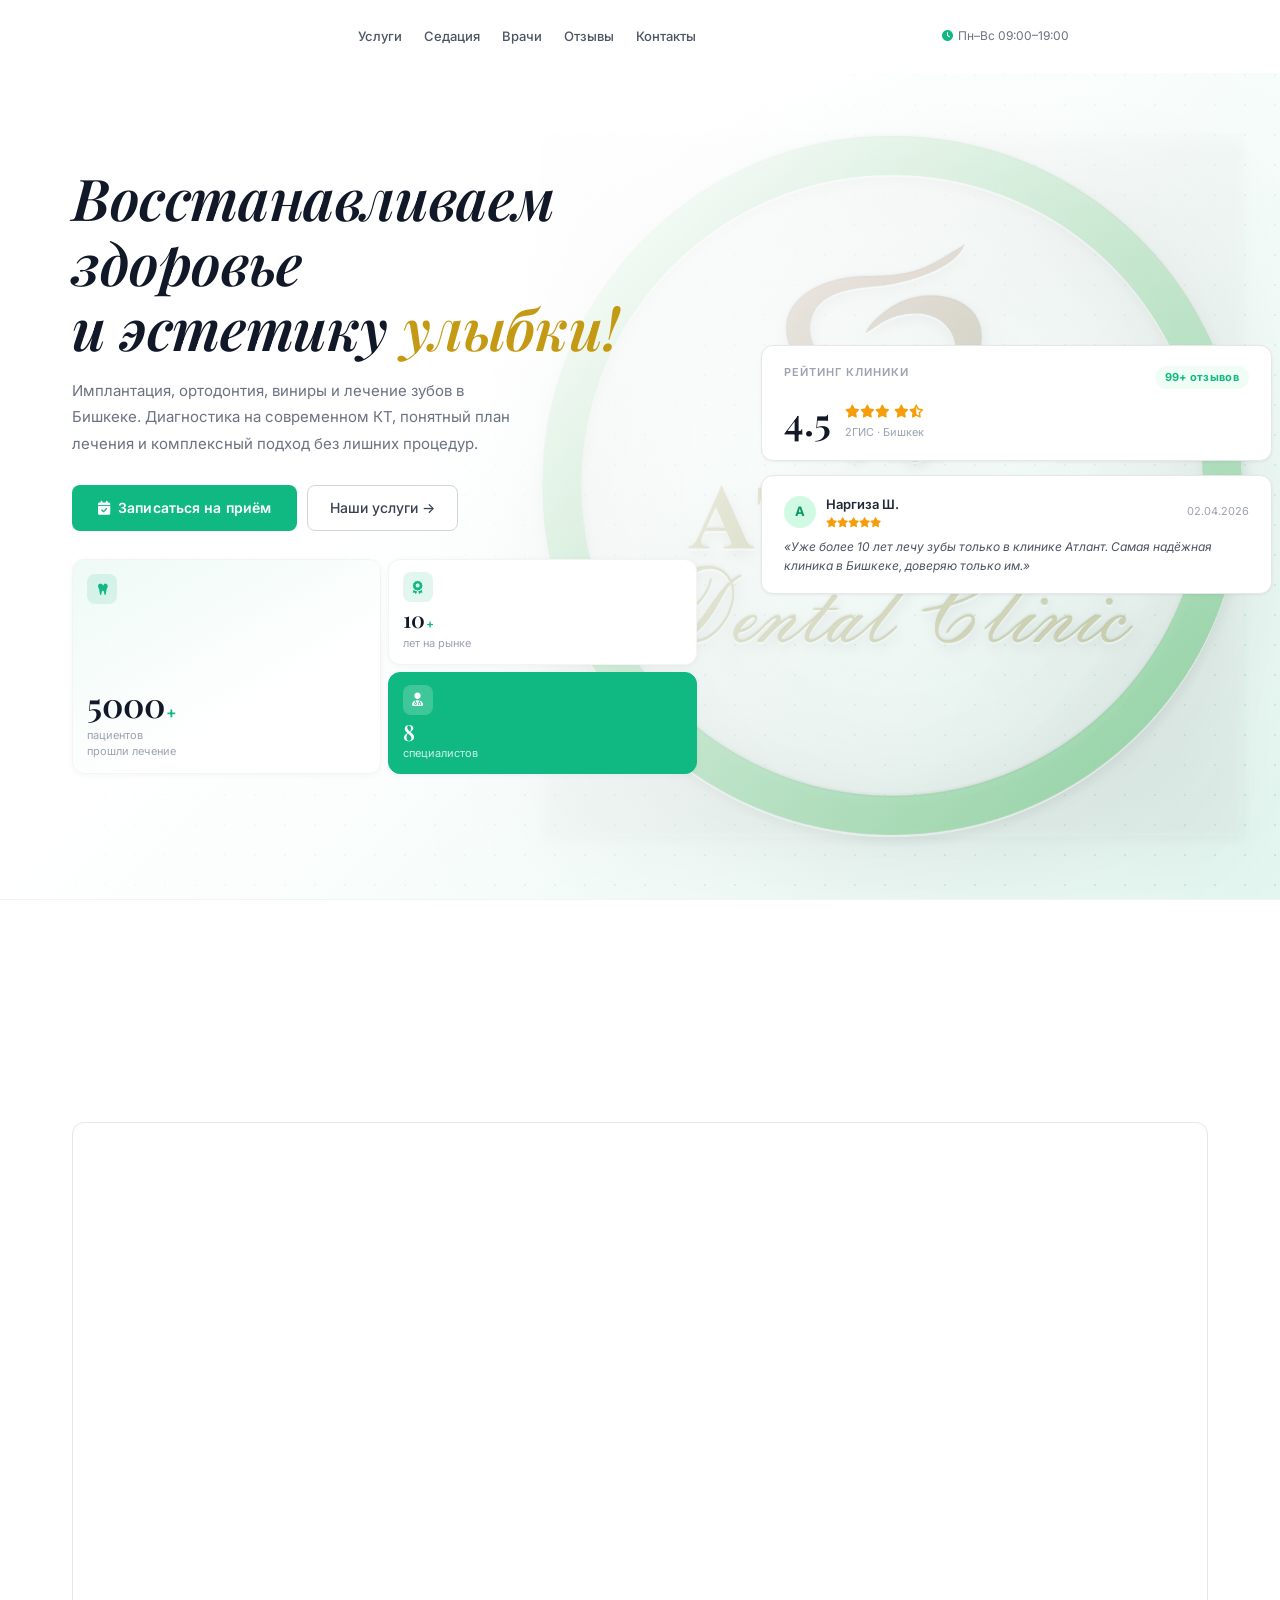
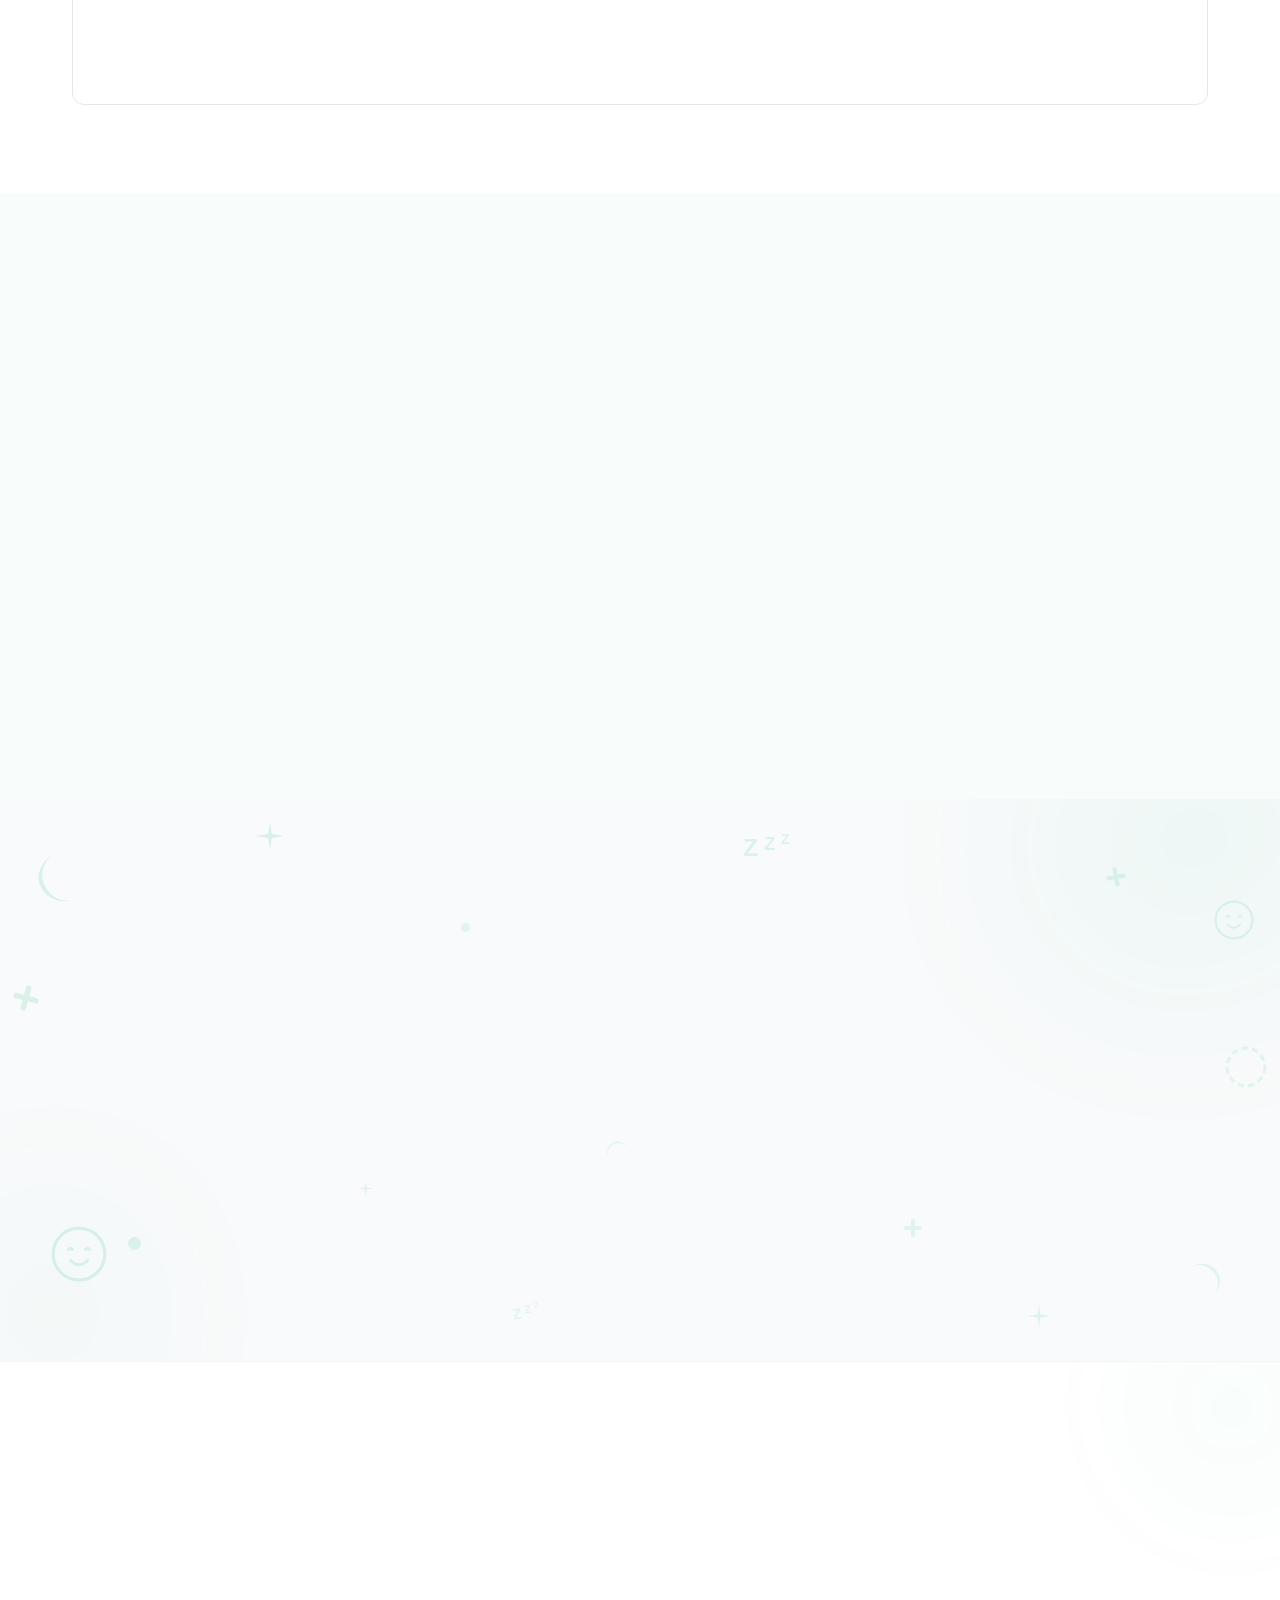
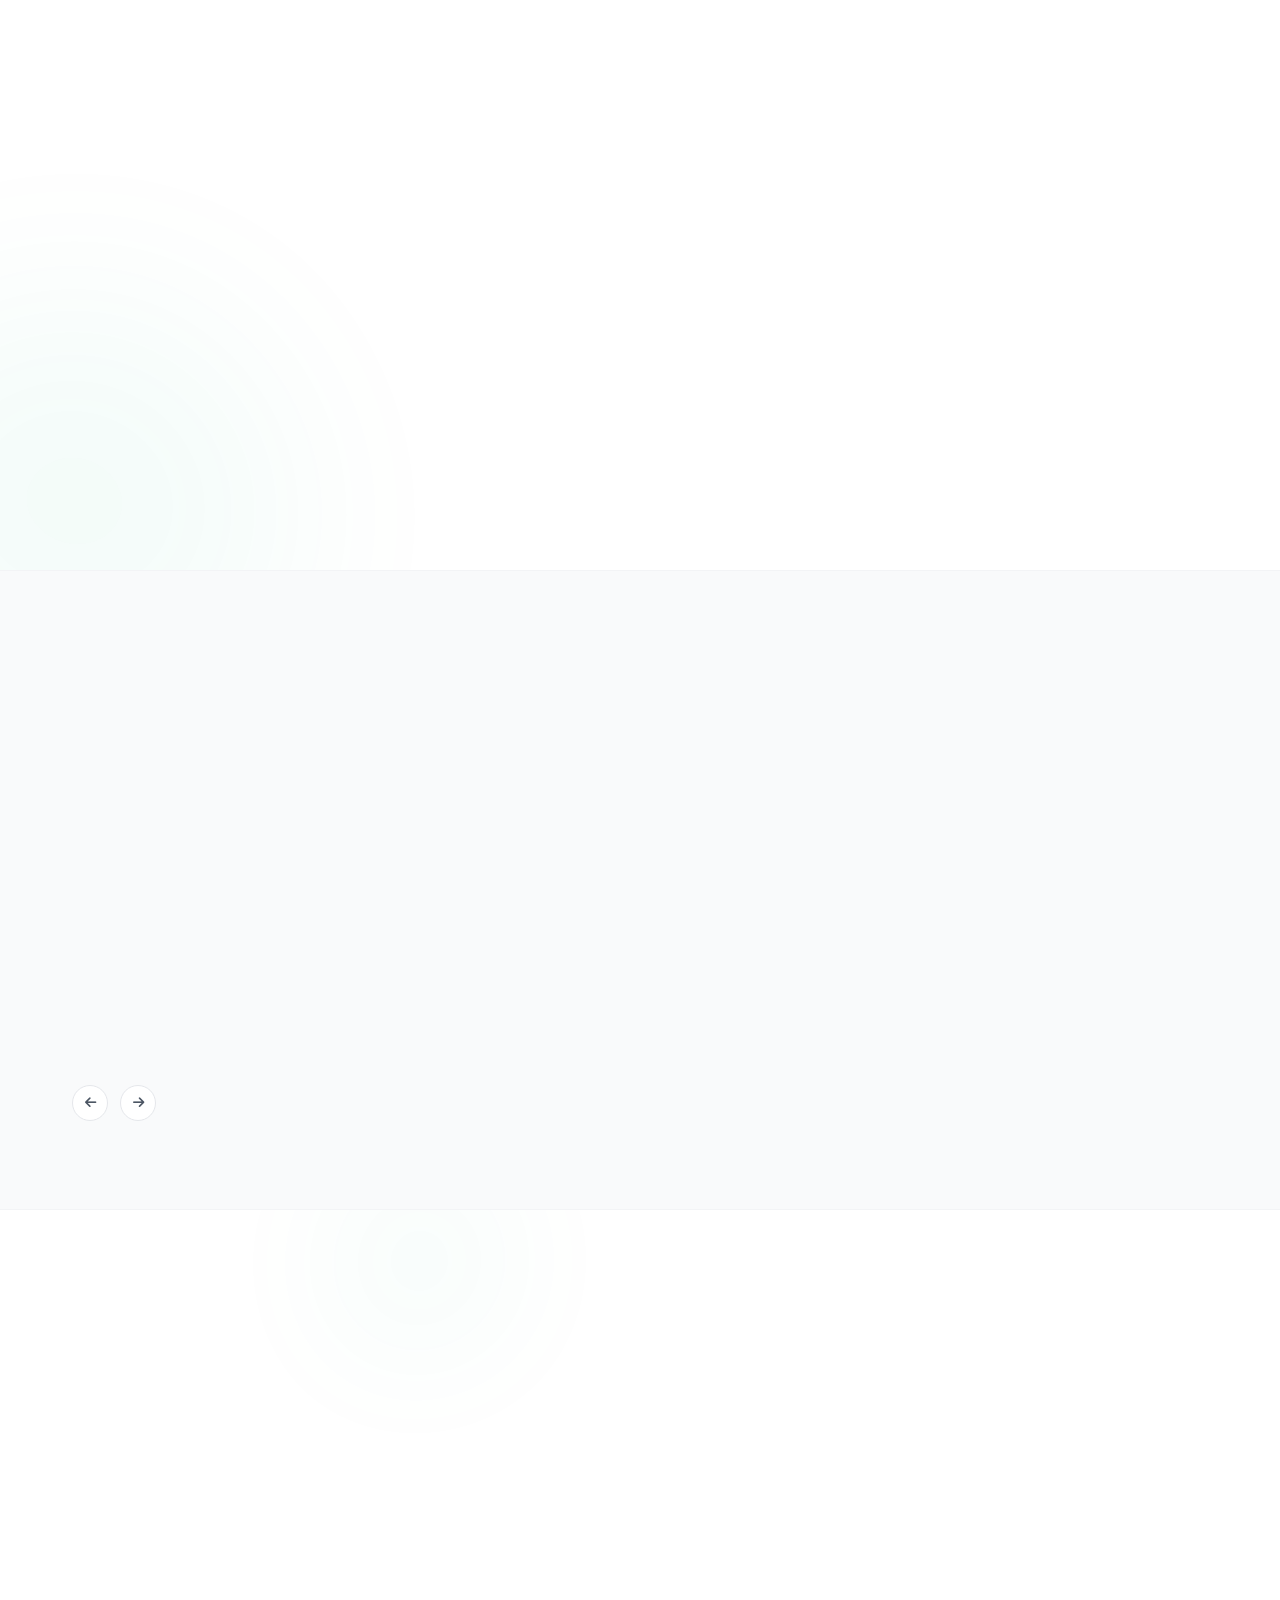
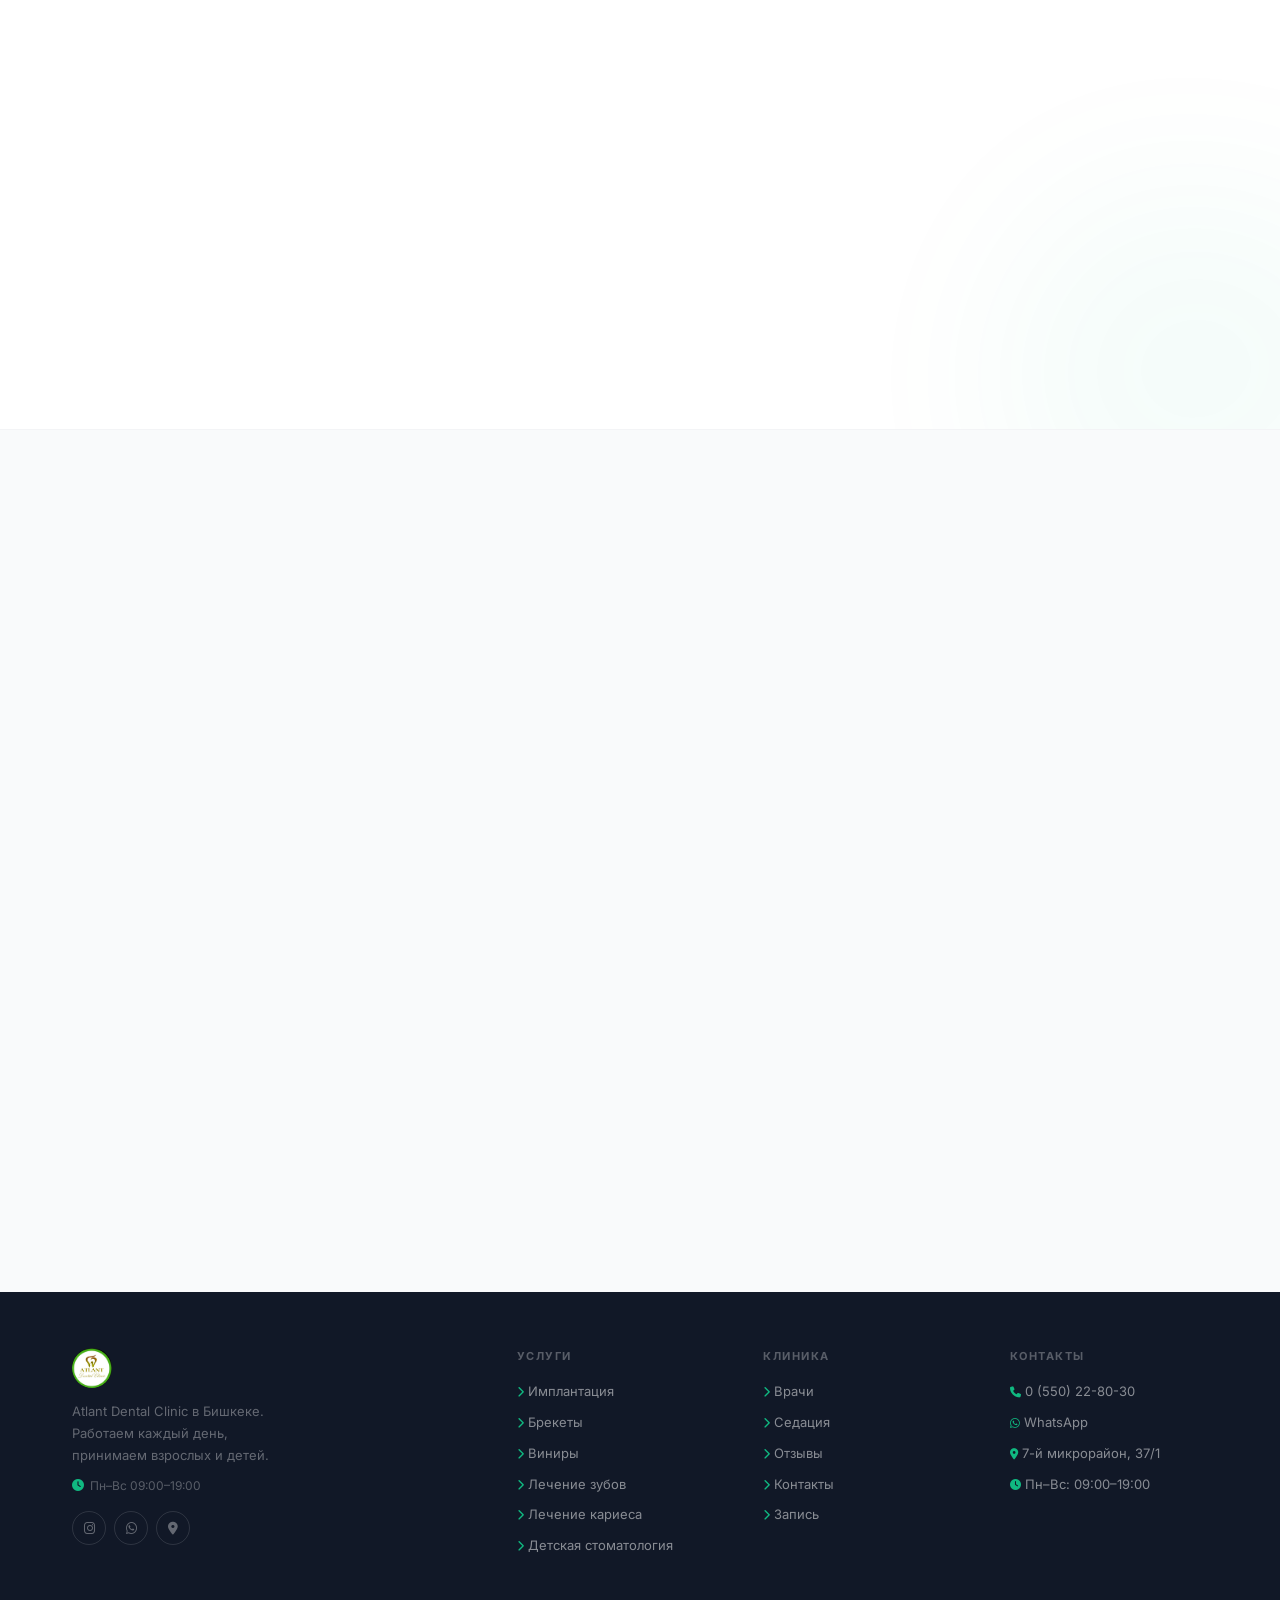
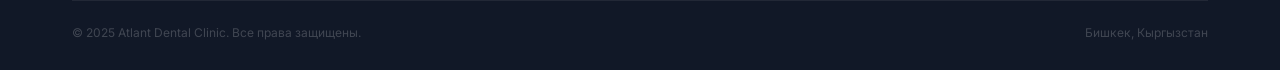
==== index.html @ 53e2f142 "Fix visibility, stats redesign, favicon, burger, footer" ====
<!DOCTYPE html>
<html lang="ru">
<head>
  <meta charset="UTF-8"/>
  <meta name="viewport" content="width=device-width, initial-scale=1.0"/>
  <title>Atlant Dental Clinic — Стоматология в Бишкеке</title>
  <link rel="preconnect" href="https://fonts.googleapis.com"/>
  <link rel="preconnect" href="https://fonts.gstatic.com" crossorigin/>
  <link href="https://fonts.googleapis.com/css2?family=Playfair+Display:ital,wght@0,600;1,600&family=Inter:wght@300;400;500;600;700&display=swap" rel="stylesheet"/>
  <link rel="stylesheet" href="https://cdnjs.cloudflare.com/ajax/libs/font-awesome/6.5.0/css/all.min.css"/>
  <link rel="icon" href="images/Megalogo.png" type="image/png"/>
  <link rel="stylesheet" href="style.css"/>
</head>
<body>

<!-- ═══ NAVBAR ═══ -->
<nav id="navbar">
  <div class="nav-inner">
    <a href="#hero" class="logo">
      <img src="images/Truelogo.png" alt="Atlant Dental Clinic" class="logo-img"/>
    </a>
    <ul class="nav-links">
      <li><a href="#services">Услуги</a></li>
      <li><a href="#sedation">Седация</a></li>
      <li><a href="#doctors">Врачи</a></li>
      <li><a href="#testimonials">Отзывы</a></li>
      <li><a href="#contacts">Контакты</a></li>
    </ul>
    <div class="nav-hours"><i class="fas fa-clock"></i> Пн–Вс 09:00–19:00</div>
    <a href="#appointment" class="btn-nav">Записаться</a>
    <div class="burger" id="burger"><span></span><span></span><span></span></div>
  </div>
</nav>

<!-- ═══ MOBILE MENU ═══ -->
<div class="mobile-menu" id="mobileMenu">
  <button class="close-menu" id="closeMenu"><i class="fas fa-times"></i></button>
  <a href="#services"      class="mob-link">Услуги</a>
  <a href="#sedation"      class="mob-link">Седация</a>
  <a href="#doctors"       class="mob-link">Врачи</a>
  <a href="#testimonials"  class="mob-link">Отзывы</a>
  <a href="#contacts"      class="mob-link">Контакты</a>
  <a href="#appointment"   class="mob-link mob-cta">Записаться</a>
  <div class="mob-hours"><i class="fas fa-phone"></i> 0 (550) 22-80-30</div>
</div>

<!-- ═══ HERO ═══ -->
<section id="hero">
  <div class="hero-bg">
    <!-- subtle corner wash -->
    <div style="position:absolute;inset:0;background:linear-gradient(135deg,rgba(255,255,255,0) 40%,rgba(16,185,129,0.05) 100%);pointer-events:none;z-index:0;"></div>
    <!-- decorative logo watermark -->
    <div class="hero-deco-logo-wrap">
      <div class="hero-deco-logo">
        <img src="images/Truelogo.png" alt="" aria-hidden="true" class="hero-deco-logo-img"/>
        <div class="hero-deco-logo-veil"></div>
      </div>
    </div>
  </div>
  <div class="container">
    <div class="hero-inner">
      <div class="hero-left">
<h1 class="hero-title reveal delay-1">Восстанавливаем здоровье<br>и эстетику <em>улыбки!</em></h1>
        <p class="hero-desc reveal delay-2">Имплантация, ортодонтия, виниры и лечение зубов в Бишкеке. Диагностика на современном КТ, понятный план лечения и комплексный подход без лишних процедур.</p>
        <div class="hero-btns reveal delay-3">
          <a href="#appointment" class="btn-green"><i class="fas fa-calendar-check"></i> Записаться на приём</a>
          <a href="#services" class="btn-hero-outline">Наши услуги →</a>
        </div>
        <div class="hero-stats reveal delay-4">
          <div class="hstat-card hstat-main">
            <div class="hstat-icon-wrap"><i class="fas fa-tooth"></i></div>
            <div class="hstat-val">
              <span class="hero-stat-num" data-target="5000">0</span><span class="hero-stat-suf">+</span>
            </div>
            <div class="hstat-lbl">пациентов<br>прошли лечение</div>
          </div>
          <div class="hstat-card hstat-sm">
            <div class="hstat-icon-wrap"><i class="fas fa-award"></i></div>
            <div class="hstat-val">
              <span class="hero-stat-num" data-target="10">0</span><span class="hero-stat-suf">+</span>
            </div>
            <div class="hstat-lbl">лет на рынке</div>
          </div>
          <div class="hstat-card hstat-sm hstat-accent">
            <div class="hstat-icon-wrap"><i class="fas fa-user-md"></i></div>
            <div class="hstat-val">
              <span class="hero-stat-num" data-target="8">0</span><span class="hero-stat-suf"></span>
            </div>
            <div class="hstat-lbl">специалистов</div>
          </div>
        </div>
      </div>

      <div class="hero-right reveal delay-2">
        <div class="hv-stack">
          <!-- Rating card -->
          <div class="hv-card hv-rating">
            <div class="hv-rating-top">
              <div class="hv-label">Рейтинг клиники</div>
              <span class="hv-pill">99+ отзывов</span>
            </div>
            <div class="hv-rating-row">
              <span class="hv-score">4.5</span>
              <div>
                <div class="hv-stars">
                  <i class="fas fa-star"></i><i class="fas fa-star"></i><i class="fas fa-star"></i>
                  <i class="fas fa-star"></i><i class="fas fa-star-half-alt"></i>
                </div>
                <div class="hv-city">2ГИС · Бишкек</div>
              </div>
            </div>
          </div>
          <!-- Review card -->
          <div class="hv-card hv-review">
            <div class="hv-review-head">
              <div class="hv-ava">А</div>
              <div>
                <div class="hv-reviewer">Наргиза Ш.</div>
                <div class="hv-rev-stars"><i class="fas fa-star"></i><i class="fas fa-star"></i><i class="fas fa-star"></i><i class="fas fa-star"></i><i class="fas fa-star"></i></div>
              </div>
              <div class="hv-ago">02.04.2026</div>
            </div>
            <p class="hv-review-text">«Уже более 10 лет лечу зубы только в клинике Атлант. Самая надёжная клиника в Бишкеке, доверяю только им.»</p>
          </div>
        </div><!-- /hv-stack -->
      </div><!-- /hero-right -->
    </div><!-- /hero-inner -->
  </div><!-- /container -->
</section>

<!-- ═══ SERVICES ═══ -->
<section id="services">
  <div class="container">
    <div class="idx-head reveal">
      <div>
        <h2>Услуги</h2>
        <div class="idx-head-sub">Основной спектр стоматологии в одном месте</div>
      </div>
      <a href="#appointment" class="idx-head-link">Записаться <i class="fas fa-arrow-right"></i></a>
    </div>

    <div class="svc2-grid">
      <a href="implants.html" class="svc2-card reveal delay-1" style="--card-img:url('images/Implantation.jpg')">
        <div class="svc2-icon" style="background:#f0fffe;color:#059669"><i class="fas fa-tooth"></i></div>
        <div class="svc2-body">
          <div class="svc2-name">Имплантация</div>
          <div class="svc2-desc">Системы Straumann (Швейцария), Osstem и MegaGen. КТ делаем прямо в клинике, не нужно ехать в другое место. При наличии достаточной кости ставим имплант и временную коронку за один визит.</div>
          <div class="svc2-price">от 35 200 сом</div>
        </div>
        <div class="svc2-arrow"><i class="fas fa-arrow-right"></i></div>
      </a>

      <a href="braces.html" class="svc2-card reveal delay-3" style="--card-img:url('images/Ortodont.jpg')">
        <div class="svc2-icon" style="background:#fef9f0;color:#f59e0b"><i class="fas fa-teeth"></i></div>
        <div class="svc2-body">
          <div class="svc2-name">Ортодонтия</div>
          <div class="svc2-desc">Металлические и керамические брекеты, самолигирующие системы. Средний срок лечения: 12–24 месяца. На консультации показываем прогноз и обсуждаем план до начала лечения.</div>
          <div class="svc2-price">от 60 000 сом</div>
        </div>
        <div class="svc2-arrow"><i class="fas fa-arrow-right"></i></div>
      </a>
      <a href="veneers.html" class="svc2-card reveal delay-1" style="--card-img:url('images/Aesthetic.jpg')">
        <div class="svc2-icon" style="background:#fdf4ff;color:#a855f7"><i class="fas fa-star"></i></div>
        <div class="svc2-body">
          <div class="svc2-name">Эстетика улыбки</div>
          <div class="svc2-desc">Виниры E.max, тонкие как линза: скрывают потемнения, сколы и промежутки. Отбеливание Opalescence Boost: до 8 тонов светлее за один час в кресле. Художественная реставрация без обточки.</div>
          <div class="svc2-price">от 8 800 сом</div>
        </div>
        <div class="svc2-arrow"><i class="fas fa-arrow-right"></i></div>
      </a>
      <a href="dentheal.html" class="svc2-card reveal delay-2" style="--card-img:url('images/Surgeon.jpg')">
        <div class="svc2-icon" style="background:#fff7ed;color:#f97316"><i class="fas fa-briefcase-medical"></i></div>
        <div class="svc2-body">
          <div class="svc2-name">Лечение и хирургия</div>
          <div class="svc2-desc">Кариес за 40–60 минут. Каналы под контролем КТ, без пломбирования на глаз. Удаление восьмёрок: несложный случай за 15 минут. Начинаем только когда анестезия полностью подействовала.</div>
          <div class="svc2-price">от 3 500 сом</div>
        </div>
        <div class="svc2-arrow"><i class="fas fa-arrow-right"></i></div>
      </a>
      <a href="dentclean.html" class="svc2-card reveal delay-3" style="--card-img:url('images/Child.jpg'); --card-pos: 70% center">
        <div class="svc2-icon" style="background:#f0f9ff;color:#0ea5e9"><i class="fas fa-child"></i></div>
        <div class="svc2-body">
          <div class="svc2-name">Детская стоматология</div>
          <div class="svc2-desc">Первый приём без лечения: просто знакомство с инструментами. Если ребёнок боится, надеваем маску с Севораном. Засыпает за 1–2 минуты и не воспринимает кресло как что-то страшное.</div>
          <div class="svc2-price">от 4 300 сом</div>
        </div>
        <div class="svc2-arrow"><i class="fas fa-arrow-right"></i></div>
      </a>

      <a href="caries.html" class="svc2-card reveal delay-1" style="--card-img:url('images/Caries.jpg')">
        <div class="svc2-icon" style="background:#f0fdfa;color:#0d9488"><i class="fas fa-fill-drip"></i></div>
        <div class="svc2-body">
          <div class="svc2-name">Лечение кариеса</div>
          <div class="svc2-desc">Лечение кариеса, художественная реставрация зубов, герметизация фиссур и восстановление анатомической формы зуба современными материалами.</div>
          <div class="svc2-price">от 3 800 сом</div>
        </div>
        <div class="svc2-arrow"><i class="fas fa-arrow-right"></i></div>
      </a>
    </div>
  </div>
</section>


<!-- ═══ KT / DIAGNOSTICS ═══ -->
<section id="kt" class="kt-section">

  <div class="container">
    <div class="kt-inner">

      <!-- text -->
      <div class="reveal">
        <span class="kt-eyebrow">Диагностика</span>
        <h2 class="kt-heading">КТ-томограф<br><em>прямо в клинике</em></h2>
        <p class="kt-sub">Снимок делаем прямо в клинике, ехать никуда не надо. Расшифровку врача получаете в тот же день. Используем данные КТ для каждого случая имплантации и сложного лечения.</p>
        <ul class="kt-features">
          <li class="kt-feature"><i class="fas fa-check"></i> Снимок за 14 секунд</li>
          <li class="kt-feature"><i class="fas fa-check"></i> 3D-модель для планирования имплантов</li>
          <li class="kt-feature"><i class="fas fa-check"></i> Расшифровка врача в тот же день</li>
          <li class="kt-feature"><i class="fas fa-check"></i> Без направления к другому специалисту</li>
        </ul>
        <div class="kt-prices">
          <div class="kt-price-row">
            <span class="kt-price-name">2 челюсти с записью на флешку / диск</span>
            <span class="kt-price-dots"></span>
            <span class="kt-price-val">4 000 сом</span>
          </div>
          <div class="kt-price-row">
            <span class="kt-price-name">Без записи на флешку</span>
            <span class="kt-price-dots"></span>
            <span class="kt-price-val">2 500 сом</span>
          </div>
        </div>
      </div>

      <!-- photo -->
      <div class="kt-photo-col reveal reveal-delay-1">
        <div class="kt-photo-blob kt-blob-1"></div>
        <div class="kt-photo-blob kt-blob-2"></div>
        <div class="kt-img-frame">
          <img src="images/КТ.jpg" alt="КТ-томограф в Atlant Dental" loading="lazy"/>
        </div>
      </div>

    </div>
  </div>
</section>

<!-- ═══ SEDATION ═══ -->
<section id="sedation" class="sed-section" style="position:relative;overflow:hidden;">
  <div class="sed-bg-blob sed-blob-1"></div>
  <div class="sed-bg-blob sed-blob-2"></div>

  <!-- Декоративные узоры Седация -->
  <!-- Полумесяц 1 -->
  <svg class="sed-deco-pat" style="top:8%;left:2%;width:68px;opacity:0.13;transform:rotate(-20deg)" viewBox="0 0 64 64" fill="none"><path d="M40 8C26 8 16 19 16 32s10 24 24 24c-16 0-28-11-28-24S24 8 40 8z" fill="#10b981"/></svg>
  <!-- Полумесяц 2 -->
  <svg class="sed-deco-pat" style="bottom:10%;right:4%;width:50px;opacity:0.10;transform:rotate(140deg)" viewBox="0 0 64 64" fill="none"><path d="M40 8C26 8 16 19 16 32s10 24 24 24c-16 0-28-11-28-24S24 8 40 8z" fill="#10b981"/></svg>
  <!-- Полумесяц 3 малый -->
  <svg class="sed-deco-pat" style="top:60%;left:47%;width:30px;opacity:0.09;transform:rotate(60deg)" viewBox="0 0 64 64" fill="none"><path d="M40 8C26 8 16 19 16 32s10 24 24 24c-16 0-28-11-28-24S24 8 40 8z" fill="#10b981"/></svg>

  <!-- ZZZ большие -->
  <svg class="sed-deco-pat" style="top:5%;right:36%;width:76px;opacity:0.12" viewBox="0 0 80 40" fill="none">
    <text x="0" y="30" font-family="Arial Black,sans-serif" font-weight="900" font-size="26" fill="#10b981">Z</text>
    <text x="22" y="24" font-family="Arial Black,sans-serif" font-weight="900" font-size="20" fill="#10b981">Z</text>
    <text x="40" y="18" font-family="Arial Black,sans-serif" font-weight="900" font-size="15" fill="#10b981">Z</text>
  </svg>
  <!-- ZZZ малые -->
  <svg class="sed-deco-pat" style="bottom:7%;left:40%;width:54px;opacity:0.09;transform:rotate(-10deg)" viewBox="0 0 80 40" fill="none">
    <text x="0" y="30" font-family="Arial Black,sans-serif" font-weight="900" font-size="22" fill="#10b981">Z</text>
    <text x="18" y="24" font-family="Arial Black,sans-serif" font-weight="900" font-size="17" fill="#10b981">Z</text>
    <text x="33" y="18" font-family="Arial Black,sans-serif" font-weight="900" font-size="12" fill="#10b981">Z</text>
  </svg>

  <!-- Смайлик сна 1 -->
  <svg class="sed-deco-pat" style="bottom:14%;left:4%;width:56px;opacity:0.13" viewBox="0 0 52 52" fill="none">
    <circle cx="26" cy="26" r="24" stroke="#10b981" stroke-width="3"/>
    <path d="M16 22 Q18 19 20 22" stroke="#10b981" stroke-width="2.5" stroke-linecap="round" fill="none"/>
    <path d="M32 22 Q34 19 36 22" stroke="#10b981" stroke-width="2.5" stroke-linecap="round" fill="none"/>
    <path d="M18 32 Q26 40 34 32" stroke="#10b981" stroke-width="2.5" stroke-linecap="round" fill="none"/>
  </svg>
  <!-- Смайлик сна 2 маленький -->
  <svg class="sed-deco-pat" style="top:18%;right:2%;width:40px;opacity:0.11" viewBox="0 0 52 52" fill="none">
    <circle cx="26" cy="26" r="24" stroke="#10b981" stroke-width="3"/>
    <path d="M16 22 Q18 19 20 22" stroke="#10b981" stroke-width="2.5" stroke-linecap="round" fill="none"/>
    <path d="M32 22 Q34 19 36 22" stroke="#10b981" stroke-width="2.5" stroke-linecap="round" fill="none"/>
    <path d="M18 32 Q26 40 34 32" stroke="#10b981" stroke-width="2.5" stroke-linecap="round" fill="none"/>
  </svg>

  <!-- Плюс 1 -->
  <svg class="sed-deco-pat" style="top:33%;left:1%;width:26px;opacity:0.13;transform:rotate(15deg)" viewBox="0 0 28 28" fill="none"><rect x="11" y="0" width="6" height="28" rx="3" fill="#10b981"/><rect x="0" y="11" width="28" height="6" rx="3" fill="#10b981"/></svg>
  <!-- Плюс 2 -->
  <svg class="sed-deco-pat" style="top:12%;right:12%;width:20px;opacity:0.11;transform:rotate(-10deg)" viewBox="0 0 28 28" fill="none"><rect x="11" y="0" width="6" height="28" rx="3" fill="#10b981"/><rect x="0" y="11" width="28" height="6" rx="3" fill="#10b981"/></svg>
  <!-- Плюс 3 -->
  <svg class="sed-deco-pat" style="bottom:22%;right:28%;width:18px;opacity:0.10" viewBox="0 0 28 28" fill="none"><rect x="11" y="0" width="6" height="28" rx="3" fill="#10b981"/><rect x="0" y="11" width="28" height="6" rx="3" fill="#10b981"/></svg>

  <!-- Искра 1 -->
  <svg class="sed-deco-pat" style="top:4%;left:20%;width:28px;opacity:0.14" viewBox="0 0 30 30" fill="none"><path d="M15 0 L16.8 12.5 L30 15 L16.8 17.5 L15 30 L13.2 17.5 L0 15 L13.2 12.5 Z" fill="#10b981"/></svg>
  <!-- Искра 2 -->
  <svg class="sed-deco-pat" style="bottom:6%;right:18%;width:22px;opacity:0.11" viewBox="0 0 30 30" fill="none"><path d="M15 0 L16.8 12.5 L30 15 L16.8 17.5 L15 30 L13.2 17.5 L0 15 L13.2 12.5 Z" fill="#10b981"/></svg>
  <!-- Искра 3 -->
  <svg class="sed-deco-pat" style="top:68%;left:28%;width:15px;opacity:0.10" viewBox="0 0 30 30" fill="none"><path d="M15 0 L16.8 12.5 L30 15 L16.8 17.5 L15 30 L13.2 17.5 L0 15 L13.2 12.5 Z" fill="#10b981"/></svg>

  <!-- Пунктирный круг -->
  <svg class="sed-deco-pat" style="top:44%;right:1%;width:42px;opacity:0.09" viewBox="0 0 40 40" fill="none"><circle cx="20" cy="20" r="18" stroke="#10b981" stroke-width="3" stroke-dasharray="6 4"/></svg>
  <!-- Точки -->
  <svg class="sed-deco-pat" style="top:78%;left:10%;width:13px;opacity:0.12" viewBox="0 0 14 14" fill="none"><circle cx="7" cy="7" r="7" fill="#10b981"/></svg>
  <svg class="sed-deco-pat" style="top:22%;left:36%;width:9px;opacity:0.10" viewBox="0 0 14 14" fill="none"><circle cx="7" cy="7" r="7" fill="#10b981"/></svg>

  <div class="container">
    <div class="sed-popup-wrap reveal">
      <div class="sed-left">
        <div class="section-label">Седация</div>
        <h2 class="sed-question">Лечение зубов<br><em>без страха и боли</em></h2>
        <p class="sed-subtitle">Севоран — это газ, который вдыхается через маску. <strong>Засыпаете за 1–2 минуты</strong>, просыпаетесь с готовой работой. Подходит взрослым и детям от 3 лет. Седацию проводит группа квалифицированных анестезиологов.</p>
        <ul class="sed-for-list">
          <li><i class="fas fa-check"></i> Выраженный страх перед стоматологом</li>
          <li><i class="fas fa-check"></i> Дети, которые не могут сидеть спокойно</li>
          <li><i class="fas fa-check"></i> Сложные операции и длительные процедуры</li>
          <li><i class="fas fa-check"></i> Сильный рвотный рефлекс</li>
          <li><i class="fas fa-check"></i> Множественное лечение за один визит</li>
        </ul>

        <div class="sed-left-stats">
          <span class="sed-ls"><span class="sed-ls-num">98%</span>&nbsp;<span class="sed-ls-lbl">без боли</span></span>
          <span class="sed-ls-div">·</span>
          <span class="sed-ls"><span class="sed-ls-num">3–4 ч</span>&nbsp;<span class="sed-ls-lbl">сеанс</span></span>
          <span class="sed-ls-div">·</span>
          <span class="sed-ls"><span class="sed-ls-num">100%</span>&nbsp;<span class="sed-ls-lbl">безопасно</span></span>
        </div>
      </div>
      <div class="sed-photo-wrap reveal reveal-delay-1" id="sedPopup">
        <div class="sed-deco-blob sed-deco-1"></div>
        <div class="sed-deco-blob sed-deco-2"></div>
        <div class="sed-photo-frame">
          <img src="images/Sevoran.jpg" alt="Седация Севоран в Atlant Dental" class="sed-photo-img" loading="lazy"/>
          <div class="sed-photo-wash"></div>
          <div class="sed-photo-gradient"></div>
          <div class="sed-photo-badge">
            <div class="sed-badge-icon"><i class="fas fa-shield-halved"></i></div>
            <div class="sed-badge-text">
              <strong>Севоран</strong>
              <span>Сертифицированный препарат</span>
            </div>
          </div>
          <div class="sed-chip sed-chip-tr">
            <span class="sed-chip-num">98%</span>
            <span class="sed-chip-lbl">без боли</span>
          </div>
        </div>
      </div>
    </div>
  </div>
</section>

<!-- ═══ DOCTORS ═══ -->
<section id="doctors">
  <div class="doc-org-blob" style="width:460px;height:420px;bottom:-140px;left:-160px;opacity:0.045;border-radius:55% 45% 42% 58% / 48% 58% 42% 52%;"></div>
  <div class="doc-org-blob" style="width:200px;height:210px;top:-60px;right:-50px;opacity:0.03;filter:blur(70px);border-radius:60% 40% 50% 50% / 42% 58% 42% 58%;"></div>
  <div class="container">
    <div class="idx-head reveal">
      <div>
        <h2>Врачи клиники</h2>
        <div class="idx-head-sub">Наша команда: 7 врачей разных специализаций</div>
      </div>
    </div>
    <div class="doc2-grid">
      <div class="doc2-card reveal delay-1">
        <div class="doc2-ava"><img src="images/Kubat.jpg" alt="Сагынбеков Кубат Эркинбекович"></div>
        <div class="doc2-spec">Хирург-имплантолог</div>
        <div class="doc2-name">Сагынбеков Кубат<span class="doc2-patronymic">Эркинбекович</span></div>
        <a href="#appointment" class="doc2-btn">Записаться</a>
      </div>
      <div class="doc2-card reveal delay-2">
        <div class="doc2-ava"><img src="images/Nurbek.jpg" alt="Таалайбеков Нурбек Таалайбекович"></div>
        <div class="doc2-spec">Хирург-имплантолог</div>
        <div class="doc2-name">Таалайбеков Нурбек<span class="doc2-patronymic">Таалайбекович</span></div>
        <a href="#appointment" class="doc2-btn">Записаться</a>
      </div>
      <div class="doc2-card reveal delay-3">
        <div class="doc2-ava"><img src="images/Alisher.jpg" alt="Миналиев Алишер Бакытович"></div>
        <div class="doc2-spec">Врач-ортодонт</div>
        <div class="doc2-name">Миналиев Алишер<span class="doc2-patronymic">Бакытович</span></div>
        <a href="#appointment" class="doc2-btn">Записаться</a>
      </div>
      <div class="doc2-card reveal delay-4">
        <div class="doc2-ava"><img src="images/Bekzat.jpg" alt="Асылбеков Бекзат Асылбекович"></div>
        <div class="doc2-spec">Стоматолог-терапевт, ортопед</div>
        <div class="doc2-name">Асылбеков Бекзат<span class="doc2-patronymic">Асылбекович</span></div>
        <a href="#appointment" class="doc2-btn">Записаться</a>
      </div>
      <div class="doc2-card reveal delay-1">
        <div class="doc2-ava"><img src="images/Renat.jpg" alt="Машалаев Ринат Хакимович"></div>
        <div class="doc2-spec">Стоматолог-терапевт</div>
        <div class="doc2-name">Машалаев Ринат<span class="doc2-patronymic">Хакимович</span></div>
        <a href="#appointment" class="doc2-btn">Записаться</a>
      </div>
      <div class="doc2-card reveal delay-2">
        <div class="doc2-ava"><img src="images/Akmaral.jpg" alt="Дюшебаева Акмарал Нурлановна"></div>
        <div class="doc2-spec">Детский и взрослый стоматолог-терапевт</div>
        <div class="doc2-name">Дюшебаева Акмарал<span class="doc2-patronymic">Нурлановна</span></div>
        <a href="#appointment" class="doc2-btn">Записаться</a>
      </div>
      <div class="doc2-card reveal delay-3">
        <div class="doc2-ava"><img src="images/Gulzhan.jpg" alt="Тыналиева Гульжан Шайкидиновна"></div>
        <div class="doc2-spec">Стоматолог-терапевт</div>
        <div class="doc2-name">Тыналиева Гульжан<span class="doc2-patronymic">Шайкидиновна</span></div>
        <a href="#appointment" class="doc2-btn">Записаться</a>
      </div>
    </div>
  </div>
</section>


<!-- ═══ TESTIMONIALS ═══ -->
<section id="testimonials" class="section-dark">
  <div class="container">
    <div class="idx-head reveal">
      <div>
        <h2 class="title-white">Отзывы пациентов</h2>
        <div class="idx-head-sub">99+ отзывов на 2ГИС</div>
      </div>
      <a href="https://2gis.kg/bishkek/firm/70000001019327883/tab/reviews" target="_blank" class="idx-head-link">Все отзывы <i class="fas fa-arrow-right"></i></a>
    </div>
    <div class="slider-wrap reveal">
      <div class="slider-track" id="sliderTrack">
        <div class="review-card">
          <div class="review-stars"><i class="fas fa-star"></i><i class="fas fa-star"></i><i class="fas fa-star"></i><i class="fas fa-star"></i><i class="fas fa-star"></i></div>
          <p class="review-text">«Пришла удалять зуб мудрости, очень боялась. Врач сначала объяснил каждый шаг, потом начал. Не почувствовала ничего, буквально. Уже записалась на имплант.»</p>
          <div class="review-author"><div class="author-ava">А</div><div><div class="author-name">Айнура М.</div><div class="author-date">3 дня назад · 2ГИС</div></div></div>
        </div>
        <div class="review-card">
          <div class="review-stars"><i class="fas fa-star"></i><i class="fas fa-star"></i><i class="fas fa-star"></i><i class="fas fa-star"></i><i class="fas fa-star"></i></div>
          <p class="review-text">«Ставили имплант на нижней челюсти. КТ сделали тут же в клинике, объяснили на снимке где и что. Через 3 месяца поставили коронку. Не отличить от родного зуба.»</p>
          <div class="review-author"><div class="author-ava">С</div><div><div class="author-name">Сергей В.</div><div class="author-date">2 недели назад · 2ГИС</div></div></div>
        </div>
        <div class="review-card">
          <div class="review-stars"><i class="fas fa-star"></i><i class="fas fa-star"></i><i class="fas fa-star"></i><i class="fas fa-star"></i><i class="fas fa-star"></i></div>
          <p class="review-text">«Делала 6 виниров E.max на верхние зубы. Зубы у меня от природы с желтизной, ничего не помогало. После этого улыбка совершенно другая. Носить не мешает, еду чувствую нормально.»</p>
          <div class="review-author"><div class="author-ava">М</div><div><div class="author-name">Мария С.</div><div class="author-date">1 месяц назад · 2ГИС</div></div></div>
        </div>
        <div class="review-card">
          <div class="review-stars"><i class="fas fa-star"></i><i class="fas fa-star"></i><i class="fas fa-star"></i><i class="fas fa-star"></i><i class="fas fa-star-half-alt"></i></div>
          <p class="review-text">«Дочке 14 лет, поставили металлические брекеты. Ортодонт сразу показал прогноз на экране, объяснил сроки. Ходим на контроль раз в 5–6 недель, всё по плану.»</p>
          <div class="review-author"><div class="author-ava">К</div><div><div class="author-name">Константин Л.</div><div class="author-date">1 месяц назад · 2ГИС</div></div></div>
        </div>
        <div class="review-card">
          <div class="review-stars"><i class="fas fa-star"></i><i class="fas fa-star"></i><i class="fas fa-star"></i><i class="fas fa-star"></i><i class="fas fa-star"></i></div>
          <p class="review-text">«Пришла на отбеливание Opalescence Boost. Врач сначала проверила противопоказания, объяснила что будет. Час в кресле, результат реальный, не фотошоп. Довольна.»</p>
          <div class="review-author"><div class="author-ava">Е</div><div><div class="author-name">Екатерина Н.</div><div class="author-date">2 месяца назад · 2ГИС</div></div></div>
        </div>
      </div>
    </div>
    <div class="slider-controls">
      <button class="slider-btn" id="sliderPrev"><i class="fas fa-arrow-left"></i></button>
      <button class="slider-btn" id="sliderNext"><i class="fas fa-arrow-right"></i></button>
      <div class="slider-dots" id="sliderDots"></div>
    </div>
  </div>
</section>

<!-- ═══ APPOINTMENT ═══ -->
<section id="appointment">
  <div class="appt-org-blob" style="width:420px;height:380px;bottom:-130px;right:-130px;opacity:0.04;border-radius:40% 60% 52% 48% / 58% 42% 58% 42%;"></div>
  <div class="appt-org-blob" style="width:200px;height:220px;top:-60px;left:25%;opacity:0.03;filter:blur(70px);border-radius:55% 45% 60% 40% / 50% 55% 45% 50%;"></div>
  <div class="container">
    <div class="appt-wrap">
      <div>
<h2 class="section-title reveal delay-1">Запишитесь<br>на приём</h2>
        <p class="section-sub reveal delay-2">Оставьте номер, напишем в WhatsApp и подберём удобное время.</p>
        <div class="appt-features">
          <div class="appt-feat reveal delay-1">
            <div class="appt-feat-icon"><i class="fab fa-whatsapp"></i></div>
            <div><strong>Ответим в WhatsApp</strong><span>в течение 15 минут</span></div>
          </div>
          <div class="appt-feat reveal delay-2">
            <div class="appt-feat-icon"><i class="fas fa-clock"></i></div>
            <div><strong>Режим работы</strong><span>Пн–Вс, 09:00–19:00</span></div>
          </div>
          <div class="appt-feat reveal delay-3">
            <div class="appt-feat-icon"><i class="fas fa-map-marker-alt"></i></div>
            <div><strong>Адрес</strong><span>7-й микрорайон, 37/1, Бишкек</span></div>
          </div>
        </div>
      </div>
      <div class="appt-form reveal delay-2">
        <div class="form-header">
          <h3>Заявка на приём</h3>
          <p>Заполните форму, и мы свяжемся с вами в WhatsApp</p>
        </div>
        <div class="form-row">
          <div class="form-group">
            <label>Ваше имя *</label>
            <input type="text" id="f-name" placeholder="Алибек Иванов" required/>
          </div>
          <div class="form-group">
            <label>Телефон (WhatsApp) *</label>
            <input type="tel" id="f-phone" placeholder="+996 (500) 00-00-00" required/>
          </div>
          <div class="form-group">
            <label>Предпочтительная дата</label>
            <input type="date" id="f-date"/>
          </div>
          <div class="form-group">
            <label>Удобное время</label>
            <select id="f-time">
              <option value="">Выберите время</option>
              <option>09:00 – 11:00</option>
              <option>11:00 – 13:00</option>
              <option>13:00 – 15:00</option>
              <option>15:00 – 17:00</option>
              <option>17:00 – 19:00</option>
            </select>
          </div>
          <div class="form-group full">
            <label>Услуга</label>
            <select id="f-service">
              <option value="">Выберите услугу</option>
              <option>Имплантация</option>
              <option>Брекеты / ортодонтия</option>
              <option>Виниры / эстетика</option>
              <option>Лечение и хирургия</option>
              <option>Лечение кариеса</option>
              <option>Детская стоматология</option>
              <option>Седация</option>
              <option>КТ-диагностика</option>
              <option>Другое</option>
            </select>
          </div>
          <div class="form-group full">
            <label>Опишите проблему</label>
            <textarea id="f-problem" placeholder="Что беспокоит или что хотите сделать?"></textarea>
          </div>
        </div>
        <div id="form-error" style="display:none;color:#e53e3e;font-size:13px;margin-bottom:12px;padding:10px 14px;background:#fff5f5;border-radius:8px;border:1px solid #fed7d7;">
          <i class="fas fa-exclamation-circle"></i> <span id="form-error-text"></span>
        </div>
        <button class="btn-submit" id="submitBtn">
          <i class="fab fa-whatsapp"></i> Отправить заявку в WhatsApp
        </button>
        <div class="form-note">
          <i class="fas fa-lock" style="font-size:11px;color:var(--gray-400)"></i>
          Данные используются только для записи
        </div>
      </div>
    </div>
  </div>
</section>

<!-- ═══ CONTACTS ═══ -->
<section id="contacts" class="section-alt">
  <div class="container">
    <div class="idx-head reveal">
      <div><h2>Контакты</h2></div>
    </div>
    <div class="contacts-grid">
      <div class="contacts-info">
        <div class="contact-cards reveal delay-1">
          <a href="tel:+996550228030" class="contact-card">
            <div class="contact-card-icon"><i class="fas fa-phone"></i></div>
            <div><strong>Телефон</strong><span>0 (550) 22-80-30</span></div>
          </a>
          <a href="https://wa.me/996550228030" target="_blank" class="contact-card">
            <div class="contact-card-icon wa"><i class="fab fa-whatsapp"></i></div>
            <div><strong>WhatsApp</strong><span>0 (550) 22-80-30</span></div>
          </a>
          <div class="contact-card">
            <div class="contact-card-icon"><i class="fas fa-map-marker-alt"></i></div>
            <div><strong>Адрес</strong><span>7-й микрорайон, 37/1, Бишкек</span></div>
          </div>
          <a href="mailto:atlant.kg@mail.ru" class="contact-card">
            <div class="contact-card-icon"><i class="fas fa-envelope"></i></div>
            <div><strong>Email</strong><span>atlant.kg@mail.ru</span></div>
          </a>
        </div>
        <div class="hours-card reveal delay-2">
          <div class="hours-title"><i class="fas fa-clock"></i> График работы</div>
          <div class="hours-row"><span>Понедельник – Пятница</span><span class="hours-time">09:00 – 19:00</span></div>
          <div class="hours-row"><span>Суббота</span><span class="hours-time">09:00 – 19:00</span></div>
          <div class="hours-row"><span>Воскресенье</span><span class="hours-time">09:00 – 19:00</span></div>
          <div class="hours-note"><i class="fas fa-circle-check"></i> Работаем без выходных</div>
        </div>
      </div>
      <div class="map-wrap reveal delay-2">
        <a href="https://2gis.kg/bishkek/firm/70000001019327883" target="_blank" class="map-img-link" title="Открыть в 2ГИС">
          <img src="images/map.png" alt="Атлант Дентал на карте" class="map-img" onerror="this.parentElement.classList.add('map-no-img')"/>
          <span class="map-img-overlay"><i class="fas fa-map-marker-alt"></i> Открыть в 2ГИС</span>
        </a>
      </div>
    </div>
  </div>
</section>

<!-- ═══ FOOTER ═══ -->
<footer>
  <div class="footer-inner">
    <div class="footer-top">
      <div class="footer-brand">
        <a href="#hero" class="logo">
          <img src="images/logo.png" alt="Atlant Dental Clinic" class="logo-img"/>
        </a>
        <p>Atlant Dental Clinic в Бишкеке. Работаем каждый день, принимаем взрослых и детей.</p>
        <div class="footer-hours"><i class="fas fa-clock"></i> Пн–Вс 09:00–19:00</div>
        <div class="footer-socials">
          <a href="https://www.instagram.com/atlant.kg" target="_blank" class="footer-social-btn"><i class="fab fa-instagram"></i></a>
          <a href="https://wa.me/996550228030" target="_blank" class="footer-social-btn"><i class="fab fa-whatsapp"></i></a>
          <a href="https://2gis.kg/bishkek/firm/70000001019327883" target="_blank" class="footer-social-btn"><i class="fas fa-map-marker-alt"></i></a>
        </div>
      </div>
      <div class="footer-col">
        <div class="footer-col-title">Услуги</div>
        <ul class="footer-links">
          <li><a href="implants.html"><i class="fas fa-chevron-right"></i> Имплантация</a></li>
          <li><a href="braces.html"><i class="fas fa-chevron-right"></i> Брекеты</a></li>
          <li><a href="veneers.html"><i class="fas fa-chevron-right"></i> Виниры</a></li>
          <li><a href="dentheal.html"><i class="fas fa-chevron-right"></i> Лечение зубов</a></li>
          <li><a href="caries.html"><i class="fas fa-chevron-right"></i> Лечение кариеса</a></li>
          <li><a href="dentclean.html"><i class="fas fa-chevron-right"></i> Детская стоматология</a></li>
        </ul>
      </div>
      <div class="footer-col">
        <div class="footer-col-title">Клиника</div>
        <ul class="footer-links">
          <li><a href="#doctors"><i class="fas fa-chevron-right"></i> Врачи</a></li>
          <li><a href="#sedation"><i class="fas fa-chevron-right"></i> Седация</a></li>
          <li><a href="#testimonials"><i class="fas fa-chevron-right"></i> Отзывы</a></li>
          <li><a href="#contacts"><i class="fas fa-chevron-right"></i> Контакты</a></li>
          <li><a href="#appointment"><i class="fas fa-chevron-right"></i> Запись</a></li>
        </ul>
      </div>
      <div class="footer-col">
        <div class="footer-col-title">Контакты</div>
        <ul class="footer-links">
          <li><a href="tel:+996550228030"><i class="fas fa-phone"></i> 0 (550) 22-80-30</a></li>
          <li><a href="https://wa.me/996550228030" target="_blank"><i class="fab fa-whatsapp"></i> WhatsApp</a></li>
          <li><a href="https://2gis.kg/bishkek/firm/70000001019327883" target="_blank"><i class="fas fa-map-marker-alt"></i> 7-й микрорайон, 37/1</a></li>
          <li><a href="#"><i class="fas fa-clock"></i> Пн–Вс: 09:00–19:00</a></li>
        </ul>
      </div>
    </div>
    <div class="footer-bottom">
      <span>© 2025 Atlant Dental Clinic. Все права защищены.</span>
      <span>Бишкек, Кыргызстан</span>
    </div>
  </div>
</footer>


<script>
  const navbar = document.getElementById('navbar');
  window.addEventListener('scroll', () => navbar.classList.toggle('scrolled', window.scrollY > 60));
  const burger = document.getElementById('burger');
  const mobileMenu = document.getElementById('mobileMenu');
  function closeMobile() { burger.classList.remove('active'); mobileMenu.classList.remove('active'); document.body.classList.remove('no-scroll'); }
  document.getElementById('closeMenu').addEventListener('click', closeMobile);
  burger.addEventListener('click', () => { burger.classList.toggle('active'); mobileMenu.classList.toggle('active'); document.body.classList.toggle('no-scroll'); });
  document.querySelectorAll('.mob-link').forEach(l => l.addEventListener('click', closeMobile));

  // Hide logo + btn when hero is visible
  const heroEl = document.getElementById('hero');
  if (heroEl) {
    const heroObs = new IntersectionObserver(entries => {
      navbar.classList.toggle('logo-hidden', entries[0].isIntersecting);
    }, { threshold: 0.1 });
    heroObs.observe(heroEl);
  }

  const revealObs = new IntersectionObserver(entries => entries.forEach(e => {
    if (e.isIntersecting) { e.target.classList.add('visible'); revealObs.unobserve(e.target); }
  }), { threshold: 0.08 });
  document.querySelectorAll('.reveal').forEach(el => revealObs.observe(el));

  // Counter animation
  const countObs = new IntersectionObserver(entries => entries.forEach(e => {
    if (!e.isIntersecting) return;
    const el = e.target;
    const target = +el.dataset.target;
    const duration = 1400;
    const step = target / (duration / 16);
    let current = 0;
    const timer = setInterval(() => {
      current = Math.min(current + step, target);
      el.textContent = Math.floor(current);
      if (current >= target) clearInterval(timer);
    }, 16);
    countObs.unobserve(el);
  }), { threshold: 0.3 });
  document.querySelectorAll('.hero-stat-num[data-target]').forEach(el => countObs.observe(el));

  // Review slider
  const track = document.querySelector('.reviews-track');
  if (track) {
    let idx = 0;
    const cards = track.querySelectorAll('.review-card');
    function goTo(n) {
      idx = (n + cards.length) % cards.length;
      track.scrollTo({ left: cards[idx].offsetLeft - 16, behavior: 'smooth' });
    }
    const prev = document.querySelector('.rev-prev');
    const next = document.querySelector('.rev-next');
    if (prev) prev.addEventListener('click', () => goTo(idx - 1));
    if (next) next.addEventListener('click', () => goTo(idx + 1));
  }

  // FAQ accordion
  document.querySelectorAll('.impl-faq-q, .faq-q').forEach(btn => {
    btn.addEventListener('click', () => {
      const item = btn.parentElement;
      const isOpen = item.classList.contains('open');
      document.querySelectorAll('.impl-faq-item, .faq-item').forEach(i => i.classList.remove('open'));
      if (!isOpen) item.classList.add('open');
    });
  });

  // Sedation popup
  const sedPopup = document.getElementById('sedPopup');
  if (sedPopup) {
    sedPopup.addEventListener('click', () => sedPopup.classList.toggle('expanded'));
  }
</script>
</body>
</html>
---- style.css ----
/* ═══════════════════════════════════════════════════════
   ATLANT DENTAL CLINIC — Professional Clean Design v3
   White-first, minimal, no glassmorphism, no AI patterns
═══════════════════════════════════════════════════════ */

/* ── RESET ── */
*, *::before, *::after { box-sizing: border-box; margin: 0; padding: 0; }
html { scroll-behavior: smooth; font-size: 16px; overflow-x: hidden; }
body {
  font-family: 'Inter', -apple-system, system-ui, sans-serif;
  background: #fff;
  color: #1f2937;
  overflow-x: hidden;
  overflow-y: auto;
  line-height: 1.6;
  -webkit-font-smoothing: antialiased;
  -moz-osx-font-smoothing: grayscale;
}
body.no-scroll { overflow: hidden; }
a { text-decoration: none; color: inherit; }
button { font-family: inherit; }
img { max-width: 100%; display: block; }
ul { list-style: none; }

::-webkit-scrollbar { width: 4px; }
::-webkit-scrollbar-track { background: #f3f4f6; }
::-webkit-scrollbar-thumb { background: #10b981; border-radius: 2px; }

/* ── VARIABLES ── */
:root {
  --primary: #10b981;
  --primary-dark: #059669;
  --primary-light: #34d399;
  --primary-soft: #f0fdf4;
  --primary-100: #d1fae5;

  --gold: #9a7b14;
  --gold-light: #c49a14;
  --gold-soft: #fefce8;

  --white: #ffffff;
  --gray-50: #f9fafb;
  --gray-100: #f3f4f6;
  --gray-200: #e5e7eb;
  --gray-300: #d1d5db;
  --gray-400: #9ca3af;
  --gray-500: #6b7280;
  --gray-600: #4b5563;
  --gray-700: #374151;
  --gray-800: #1f2937;
  --gray-900: #111827;

  --font-head: 'Playfair Display', Georgia, 'Times New Roman', serif;
  --font-body: 'Inter', -apple-system, system-ui, sans-serif;

  --radius: 8px;
  --radius-lg: 12px;

  --shadow-sm: 0 1px 3px rgba(0,0,0,0.06);
  --shadow: 0 4px 12px rgba(0,0,0,0.08);
  --shadow-lg: 0 8px 24px rgba(0,0,0,0.10);

  --transition: 0.2s ease;
  --section-v: 88px;
}

/* ── CONTAINER ── */
.container { max-width: 1200px; margin: 0 auto; padding: 0 32px; }

/* ══════════════════════════════════════
   BUTTONS
══════════════════════════════════════ */
.btn-green {
  display: inline-flex; align-items: center; gap: 8px;
  background: var(--primary);
  color: #fff;
  padding: 12px 26px;
  border-radius: var(--radius);
  font-size: 14px; font-weight: 600; font-family: var(--font-body);
  border: none; cursor: pointer;
  transition: background var(--transition), transform var(--transition);
  letter-spacing: 0.1px;
  white-space: nowrap;
}
.btn-green:hover { background: var(--primary-dark); transform: translateY(-1px); }

.btn-hero-outline {
  display: inline-flex; align-items: center; gap: 8px;
  border: 1.5px solid var(--gray-300);
  color: var(--gray-700);
  padding: 11px 22px;
  border-radius: var(--radius);
  font-size: 14px; font-weight: 500;
  background: #fff;
  transition: border-color var(--transition), color var(--transition);
  white-space: nowrap;
}
.btn-hero-outline:hover { border-color: var(--primary); color: var(--primary); }

.btn-white-outline {
  display: inline-flex; align-items: center; gap: 8px;
  border: 1.5px solid rgba(255,255,255,0.4);
  color: #fff;
  padding: 11px 22px;
  border-radius: var(--radius);
  font-size: 14px; font-weight: 500;
  background: transparent;
  transition: background var(--transition), border-color var(--transition);
}
.btn-white-outline:hover { background: rgba(255,255,255,0.12); border-color: rgba(255,255,255,0.7); }

.btn-nav {
  display: inline-flex; align-items: center; gap: 6px;
  background: var(--primary);
  color: #fff;
  padding: 9px 18px;
  border-radius: var(--radius);
  font-size: 13px; font-weight: 600;
  transition: background var(--transition);
  white-space: nowrap;
  border: none; cursor: pointer;
}
.btn-nav:hover { background: var(--primary-dark); }

.btn-sed {
  display: inline-flex; align-items: center; gap: 10px;
  background: var(--primary);
  color: #fff; padding: 12px 26px;
  border-radius: var(--radius); font-size: 14px; font-weight: 600;
  transition: background var(--transition), transform var(--transition);
  border: none; cursor: pointer;
  font-family: var(--font-body);
}
.btn-sed:hover { background: var(--primary-dark); transform: translateY(-1px); }
.btn-sed-arrow { opacity: 0.55; }

.btn-submit {
  width: 100%; padding: 13px;
  background: var(--primary); color: #fff;
  border: none; border-radius: var(--radius);
  font-size: 14px; font-weight: 600; cursor: pointer;
  transition: background var(--transition), transform var(--transition);
  font-family: var(--font-body);
  display: flex; align-items: center; justify-content: center; gap: 8px;
}
.btn-submit:hover { background: var(--primary-dark); transform: translateY(-1px); }
.btn-submit:disabled { opacity: 0.6; cursor: not-allowed; transform: none; }

/* ══════════════════════════════════════
   NAVIGATION
══════════════════════════════════════ */
nav {
  position: fixed; top: 0; left: 0; right: 0; z-index: 1000;
  padding: 16px 0;
  background: rgba(255,255,255,0.96);
  border-bottom: 1px solid transparent;
  backdrop-filter: blur(6px);
  transition: padding 0.25s ease, border-color 0.25s ease, box-shadow 0.25s ease;
}
nav.scrolled {
  padding: 11px 0;
  border-bottom-color: var(--gray-200);
  box-shadow: 0 1px 8px rgba(0,0,0,0.05);
}
.nav-inner {
  max-width: 1200px; margin: 0 auto; padding: 0 32px;
  display: flex; align-items: center; gap: 28px;
}
.logo { display: flex; align-items: center; gap: 10px; flex-shrink: 0; }
.logo-img {
  height: 40px !important; width: 40px !important;
  max-width: 40px !important; max-height: 40px !important;
  border-radius: 50%; object-fit: cover; display: block; flex-shrink: 0;
  opacity: 1;
  transform: scale(1);
  transition: opacity 0.35s ease, transform 0.35s ease;
}
/* Hide logo + btn-nav while hero is in view (index.html only) */
#navbar.logo-hidden .logo-img {
  opacity: 0;
  transform: scale(0.8);
  pointer-events: none;
}
.btn-nav {
  opacity: 1;
  transform: scale(1);
  transition: background var(--transition), opacity 0.35s ease, transform 0.35s ease;
}
#navbar.logo-hidden .btn-nav {
  opacity: 0;
  transform: scale(0.8);
  pointer-events: none;
}
.logo-text-wrap { display: flex; flex-direction: column; line-height: 1.2; }
.logo-main { font-size: 14px; font-weight: 700; color: var(--gray-900); letter-spacing: 0.2px; }
.logo-sub { font-size: 9px; font-weight: 600; color: var(--gray-400); letter-spacing: 1.8px; text-transform: uppercase; }
.logo-icon { display: none; }

.nav-links { display: flex; gap: 22px; flex: 1; justify-content: center; }
.nav-links li { list-style: none; }
.nav-links li a {
  font-size: 13px; font-weight: 500; color: var(--gray-600);
  transition: color var(--transition);
  padding: 4px 0;
}
.nav-links li a:hover { color: var(--primary); }

.nav-hours {
  font-size: 12px; color: var(--gray-500);
  display: flex; align-items: center; gap: 5px; white-space: nowrap;
}
.nav-hours i { color: var(--primary); font-size: 11px; }

.nav-right { display: flex; align-items: center; gap: 12px; }

.burger { display: none; flex-direction: column; gap: 5px; cursor: pointer; padding: 4px; background: none; border: none; }
.burger span { display: block; width: 22px; height: 2px; background: var(--gray-700); border-radius: 1px; transition: var(--transition); }

/* ── Mobile Menu ── */
.mobile-menu {
  position: fixed; inset: 0; z-index: 1100;
  background: #fff;
  display: flex; flex-direction: column; padding: 80px 28px 32px;
  gap: 0;
  transform: translateX(-100%);
  transition: transform 0.3s cubic-bezier(0.4,0,0.2,1);
}
.mobile-menu.active { transform: translateX(0); }
.close-menu {
  position: absolute; top: 18px; right: 20px;
  background: none; border: none; font-size: 18px; cursor: pointer; color: var(--gray-500);
  width: 36px; height: 36px; display: flex; align-items: center; justify-content: center;
  border-radius: var(--radius);
}
.close-menu:hover { background: var(--gray-100); }
.mob-link {
  font-size: 17px; font-weight: 500; color: var(--gray-800);
  padding: 13px 0; border-bottom: 1px solid var(--gray-100);
  display: block; transition: color var(--transition);
}
.mob-link:hover { color: var(--primary); }
.mob-cta {
  margin-top: 20px; background: var(--primary); color: #fff;
  padding: 14px 24px; border-radius: var(--radius); text-align: center;
  font-weight: 600; font-size: 15px; border: none; cursor: pointer; font-family: var(--font-body);
}
.mob-hours { margin-top: 14px; font-size: 13px; color: var(--gray-400); }

/* ══════════════════════════════════════
   HERO
══════════════════════════════════════ */
#hero {
  min-height: 100vh;
  background: #fff;
  background-image: radial-gradient(circle, rgba(16,185,129,0.18) 1px, transparent 1px);
  background-size: 30px 30px;
  position: relative; overflow: hidden;
  display: flex; align-items: center;
  padding: 130px 0 90px;
  border-bottom: 1px solid var(--gray-100);
}
.hero-bg { position: absolute; inset: 0; pointer-events: none; overflow: hidden; }
/* corner gradient — green tint on right side */
.hero-bg::after {
  content: '';
  position: absolute; inset: 0;
  background: linear-gradient(135deg, rgba(255,255,255,0.92) 38%, rgba(16,185,129,0.07) 100%);
  pointer-events: none;
}

/* ── DECORATIVE LOGO WATERMARK ── */
.hero-deco-logo-wrap {
  position: absolute;
  inset: 0;
  pointer-events: none;
  overflow: hidden; /* hard clip — logo never exits hero */
  z-index: 0;
}
.hero-deco-logo {
  position: absolute;
  right: 3%;
  top: 54%; /* shifted down to leave buffer above */
  transform: translateY(-50%);
  width: 700px;
  height: 700px;
  pointer-events: none;
  animation: heroDrift 9s ease-in-out infinite;
  filter:
    drop-shadow(0 2px 0px rgba(255,255,255,0.9))
    drop-shadow(0 -2px 0px rgba(0,0,0,0.08))
    drop-shadow(2px 4px 6px rgba(0,0,0,0.18))
    drop-shadow(0 16px 40px rgba(0,0,0,0.14))
    drop-shadow(0 40px 80px rgba(0,0,0,0.10));
}
.hero-deco-logo-img {
  width: 100%;
  height: 100%;
  object-fit: contain;
  opacity: 0.55;
  display: block;
}
.hero-deco-logo-veil {
  position: absolute;
  inset: 0;
  background: radial-gradient(ellipse at center, rgba(255,255,255,0) 20%, rgba(255,255,255,0.15) 100%);
  pointer-events: none;
}
@keyframes heroDrift {
  0%   { transform: translateY(-50%); }
  50%  { transform: translateY(calc(-50% - 20px)); }
  100% { transform: translateY(-50%); }
}
@media (max-width: 992px) {
  .hero-deco-logo-wrap { display: none; }
}
.hero-shape {
  position: absolute; border-radius: 50%;
  background: var(--primary);
  filter: blur(70px); opacity: 0.22;
}
/* large circle arc accents */
.hero-arc {
  position: absolute; pointer-events: none; z-index: 0;
  border-radius: 50%;
  border: 2px solid rgba(16,185,129,0.32);
}
.hero-inner {
  display: grid; grid-template-columns: 55% 45%;
  gap: 64px; align-items: center;
  position: relative; z-index: 1;
}
.hero-left { display: flex; flex-direction: column; }
.hero-right { }
.hero-tag { display: none; }

.hero-title {
  font-family: var(--font-head);
  font-size: clamp(34px, 4.5vw, 58px);
  font-weight: 600; font-style: italic;
  color: var(--gray-900); line-height: 1.13;
  margin-bottom: 18px; letter-spacing: -0.4px;
}
.hero-title em { font-style: italic; color: var(--gold-light); }

.hero-desc {
  font-size: 15px; color: var(--gray-500);
  line-height: 1.75; max-width: 450px; margin-bottom: 28px;
  font-weight: 400;
}

.hero-btns { display: flex; gap: 10px; flex-wrap: wrap; }

.hero-stats {
  display: grid;
  grid-template-columns: 1fr 1fr;
  gap: 7px;
  margin-top: 28px;
}
.hstat-card {
  border-radius: 12px;
  padding: 12px 14px;
  display: flex;
  flex-direction: column;
  border: 1px solid var(--gray-100);
  background: #fff;
  box-shadow: 0 1px 6px rgba(0,0,0,0.04);
}
.hstat-main {
  grid-row: span 2;
  padding: 14px;
  background: linear-gradient(150deg, rgba(16,185,129,0.07) 0%, #fff 65%);
  justify-content: space-between;
}
.hstat-icon-wrap {
  width: 30px; height: 30px;
  border-radius: 8px;
  display: flex; align-items: center; justify-content: center;
  background: rgba(16,185,129,0.12);
  color: var(--primary);
  font-size: 13px;
  flex-shrink: 0;
}
.hstat-val { display: flex; align-items: baseline; gap: 1px; margin-top: 6px; }
.hstat-main .hstat-val { margin-top: auto; padding-top: 10px; }
.hero-stat-num {
  font-family: var(--font-head);
  font-weight: 600; color: var(--gray-900); line-height: 1;
  display: inline;
}
.hstat-main .hero-stat-num { font-size: 34px; }
.hstat-sm .hero-stat-num { font-size: 22px; }
.hero-stat-suf { font-weight: 600; color: var(--primary); }
.hstat-main .hero-stat-suf { font-size: 16px; }
.hstat-sm .hero-stat-suf { font-size: 12px; }
.hstat-lbl {
  font-size: 11px; color: var(--gray-400);
  line-height: 1.4; margin-top: 3px; letter-spacing: 0.05px;
}
.hstat-accent {
  background: var(--primary);
  border-color: var(--primary);
}
.hstat-accent .hstat-icon-wrap {
  background: rgba(255,255,255,0.2);
  color: #fff;
}
.hstat-accent .hero-stat-num,
.hstat-accent .hero-stat-suf { color: #fff; }
.hstat-accent .hstat-lbl { color: rgba(255,255,255,0.8); }

/* ── HV Cards (hero right) ── */
.hv-stack { display: flex; flex-direction: column; gap: 14px; }
.hv-card {
  background: #fff;
  border: 1px solid var(--gray-200);
  border-radius: var(--radius-lg);
  padding: 18px 22px;
  box-shadow: var(--shadow-sm);
}
.hv-label {
  font-size: 11px; font-weight: 600; color: var(--gray-400);
  text-transform: uppercase; letter-spacing: 1px; margin-bottom: 10px;
}
.hv-rating-top { display: flex; justify-content: space-between; align-items: center; margin-bottom: 10px; }
.hv-pill {
  font-size: 11px; font-weight: 700; color: var(--primary);
  background: var(--primary-soft); padding: 3px 10px;
  border-radius: 20px; letter-spacing: 0.3px;
}
.hv-rating-row { display: flex; align-items: center; gap: 14px; }
.hv-score { font-family: var(--font-head); font-size: 38px; font-weight: 600; color: var(--gray-900); line-height: 1; }
.hv-stars { color: #f59e0b; font-size: 13px; margin-bottom: 2px; }
.hv-city { font-size: 11px; color: var(--gray-400); }

.hv-review-head { display: flex; align-items: center; gap: 10px; margin-bottom: 8px; }
.hv-ava {
  width: 32px; height: 32px; border-radius: 50%;
  background: var(--primary-100); color: var(--primary-dark);
  display: flex; align-items: center; justify-content: center;
  font-size: 13px; font-weight: 700; flex-shrink: 0;
}
.hv-reviewer { font-size: 13px; font-weight: 600; color: var(--gray-800); }
.hv-rev-stars { color: #f59e0b; font-size: 10px; }
.hv-ago { font-size: 11px; color: var(--gray-400); margin-left: auto; }
.hv-review-text { font-size: 12px; color: var(--gray-600); line-height: 1.55; font-style: italic; }

.hv-slot { display: flex; align-items: center; gap: 14px; }
.hv-slot-icon {
  width: 38px; height: 38px; border-radius: var(--radius);
  background: var(--primary-soft); color: var(--primary);
  display: flex; align-items: center; justify-content: center;
  font-size: 15px; flex-shrink: 0;
  border: 1px solid var(--primary-100);
}
.hv-slot-label { font-size: 11px; color: var(--gray-400); font-weight: 500; margin-bottom: 2px; }
.hv-slot-time { font-size: 14px; font-weight: 600; color: var(--gray-900); display: flex; align-items: center; gap: 7px; }
.hv-dot {
  display: inline-block; width: 7px; height: 7px;
  border-radius: 50%; background: #22c55e;
  animation: pulse-dot 2s ease infinite;
}
@keyframes pulse-dot {
  0%,100% { opacity: 1; transform: scale(1); }
  50% { opacity: 0.7; transform: scale(1.25); }
}

/* ══════════════════════════════════════
   SECTION COMMON
══════════════════════════════════════ */
.section-title {
  font-family: var(--font-head);
  font-size: clamp(26px, 3.5vw, 42px);
  font-weight: 600; font-style: italic;
  color: var(--gray-900); line-height: 1.2;
  margin-bottom: 14px;
}
.section-title em { color: var(--gold-light); font-style: italic; }
.section-sub { font-size: 15px; color: var(--gray-500); line-height: 1.75; max-width: 560px; }
.section-label {
  display: inline-block;
  font-size: 11px; font-weight: 700; letter-spacing: 1.8px; text-transform: uppercase;
  color: var(--primary); margin-bottom: 10px;
}
.title-white { color: #fff; }
.label-light { color: rgba(255,255,255,0.45) !important; }
.section-head { margin-bottom: 44px; }
.section-head.centered { text-align: center; }
.section-head.centered .section-sub { margin: 0 auto; }

/* IDX-HEAD */
.idx-head {
  display: flex; justify-content: space-between; align-items: flex-end;
  margin-bottom: 36px;
}
.idx-head h2 {
  font-family: var(--font-head); font-style: italic; font-weight: 600;
  font-size: clamp(24px, 3vw, 38px); color: var(--gray-900);
}
.idx-head-sub { font-size: 13px; color: var(--gray-400); margin-top: 4px; }
.idx-head-link {
  font-size: 13px; font-weight: 600; color: var(--primary);
  display: flex; align-items: center; gap: 5px; white-space: nowrap;
  transition: color var(--transition);
}
.idx-head-link:hover { color: var(--primary-dark); }

/* ══════════════════════════════════════
   SERVICES
══════════════════════════════════════ */
#services { padding: var(--section-v) 0; background: #fff; }

.svc2-grid {
  display: grid; grid-template-columns: repeat(3, 1fr);
  border: 1px solid var(--gray-200);
  border-radius: var(--radius-lg); overflow: hidden;
}
.svc2-card {
  display: flex; flex-direction: column;
  background: #fff;
  padding: 24px 20px;
  border-right: 1px solid var(--gray-200);
  border-bottom: 1px solid var(--gray-200);
  cursor: pointer;
  position: relative;
  overflow: hidden;
  transition: box-shadow 0.45s ease, border-color 0.45s ease;
}
.svc2-card:nth-child(3n) { border-right: none; }
.svc2-card:nth-last-child(-n+3):not(:nth-child(3n+1):nth-last-child(-n+3) ~ *),
.svc2-card:last-child,
.svc2-card:nth-last-child(2),
.svc2-card:nth-last-child(3) { border-bottom: none; }
/* last card alone on row — span to fill empty slot */
.svc2-card:last-child:nth-child(3n - 1) { grid-column: span 2; }

/* ── background image layer ── */
.svc2-card::before {
  content: '';
  position: absolute; inset: 0; z-index: 0;
  background-image: var(--card-img);
  background-size: cover;
  background-position: var(--card-pos, center top);
  opacity: 0;
  transform: scale(1.07);
  transition: opacity 0.55s ease, transform 0.55s ease;
}
/* ── dark + brand colour overlay ── */
.svc2-card::after {
  content: '';
  position: absolute; inset: 0; z-index: 1;
  background: linear-gradient(
    160deg,
    rgba(4, 26, 18, 0.58) 0%,
    rgba(16, 185, 129, 0.28) 100%
  );
  opacity: 0;
  transition: opacity 0.55s ease;
}
/* lift all direct children above overlays */
.svc2-icon,
.svc2-body,
.svc2-arrow { position: relative; z-index: 2; }

/* smooth colour transitions on inner elements */
.svc2-icon  { transition: background 0.45s ease, border-color 0.45s ease, color 0.45s ease; }
.svc2-name  { transition: color 0.45s ease; }
.svc2-desc  { transition: color 0.45s ease; }
.svc2-price { transition: color 0.45s ease; }
.svc2-arrow { transition: color 0.45s ease, transform 0.45s ease; margin-top: 14px; font-size: 11px; color: var(--gray-300); }

/* ── hover state ── */
.svc2-card:hover {
  box-shadow: 0 12px 40px rgba(16,185,129,0.22), 0 2px 10px rgba(0,0,0,0.14);
  border-color: transparent;
  z-index: 2;
}
.svc2-card:hover::before { opacity: 1; transform: scale(1); }
.svc2-card:hover::after  { opacity: 1; }

.svc2-card:hover .svc2-icon {
  background: rgba(255,255,255,0.15) !important;
  border-color: rgba(255,255,255,0.25) !important;
  color: #fff !important;
}
.svc2-card:hover .svc2-name  { color: #fff; }
.svc2-card:hover .svc2-desc  { color: rgba(255,255,255,0.80); }
.svc2-card:hover .svc2-price { color: #6ee7b7; }
.svc2-card:hover .svc2-arrow { color: rgba(255,255,255,0.65); transform: translateX(4px); }

.svc2-icon {
  width: 38px; height: 38px; border-radius: var(--radius);
  border: 1px solid var(--gray-200);
  display: flex; align-items: center; justify-content: center;
  font-size: 16px; margin-bottom: 14px; flex-shrink: 0;
  background: var(--gray-50);
}
.svc2-body { flex: 1; }
.svc2-name { font-size: 15px; font-weight: 600; color: var(--gray-900); margin-bottom: 6px; }
.svc2-desc { font-size: 13px; color: var(--gray-400); line-height: 1.6; margin-bottom: 14px; }
.svc2-price { font-size: 13px; font-weight: 700; color: var(--primary); }

/* ══════════════════════════════════════
   SEDATION
══════════════════════════════════════ */
.sed-section {
  padding: 56px 0;
  background: var(--gray-50);
  border-bottom: 1px solid var(--gray-100);
  position: relative; overflow: hidden;
}
.sed-deco-pat {
  position: absolute;
  pointer-events: none;
  user-select: none;
  z-index: 0;
}
.sed-section .container { position: relative; z-index: 1; }
.sed-bg-blob {
  position: absolute; pointer-events: none; z-index: 0;
  background: var(--primary); filter: blur(90px);
}
.sed-blob-1 {
  width: 400px; height: 360px;
  top: -140px; right: -120px; opacity: 0.04;
  border-radius: 40% 60% 55% 45% / 60% 40% 60% 40%;
}
.sed-blob-2 {
  width: 220px; height: 260px;
  bottom: -80px; left: -60px; opacity: 0.03;
  border-radius: 60% 40% 40% 60% / 50% 55% 45% 50%;
}
.sed-blob-3 { display: none; }

.sed-popup-wrap { display: grid; grid-template-columns: 1fr 1fr; gap: 52px; align-items: center; }
.sed-left {}

.sed-question {
  font-family: var(--font-head);
  font-size: clamp(22px, 2.8vw, 34px);
  font-weight: 600; font-style: italic;
  color: var(--gray-900); line-height: 1.2; margin-bottom: 10px;
}
.sed-question em { color: var(--gold-light); font-style: italic; }
.sed-subtitle { font-size: 13.5px; color: var(--gray-600); line-height: 1.7; margin-bottom: 16px; }
.sed-subtitle strong { color: var(--gray-900); font-weight: 600; }

/* feature list — minimal divider style */
.sed-for-list { list-style: none; margin: 0 0 20px; padding: 0; }
.sed-for-list li {
  display: flex; align-items: center; gap: 10px;
  padding: 7px 0;
  border-bottom: 1px solid var(--gray-100);
  font-size: 13.5px; color: var(--gray-700);
}
.sed-for-list li:first-child { border-top: 1px solid var(--gray-100); }
.sed-for-list li i { color: var(--primary); font-size: 10px; flex-shrink: 0; }

/* ── photo column ── */
.sed-photo-wrap { position: relative; display: flex; flex-direction: column; }
.sed-photo-frame { flex: 1; }

.sed-deco-blob {
  position: absolute; pointer-events: none; z-index: 0;
  background: var(--primary); border-radius: 50%;
}
.sed-deco-1 {
  width: 160px; height: 150px;
  bottom: -30px; right: -30px;
  opacity: 0.08; filter: blur(44px);
  border-radius: 42% 58% 60% 40% / 48% 55% 45% 52%;
}
.sed-deco-2 {
  width: 90px; height: 85px;
  top: -18px; left: -18px;
  opacity: 0.06; filter: blur(28px);
}

.sed-photo-frame {
  position: relative; z-index: 1;
  border-radius: 14px 14px 44px 14px;
  overflow: hidden;
  max-height: 310px;
  background: #0a3324;
  box-shadow: 0 12px 40px rgba(0,0,0,0.10);
}
.sed-photo-img {
  width: 100%; height: 100%;
  object-fit: cover; object-position: center top;
  display: block;
  transition: transform 0.8s ease;
}
.sed-photo-wash {
  position: absolute; inset: 0; z-index: 1;
  background: rgba(16,185,129,0.08);
  pointer-events: none;
}
.sed-photo-frame:hover .sed-photo-img { transform: scale(1.02); }

.sed-photo-wrap.visible .sed-photo-img {
  animation: sedPhotoIn 0.9s cubic-bezier(0.25, 0.46, 0.45, 0.94) both;
}
@keyframes sedPhotoIn {
  from { transform: scale(1.05); opacity: 0; }
  to   { transform: scale(1);    opacity: 1; }
}

.sed-photo-gradient {
  position: absolute; bottom: 0; left: 0; right: 0;
  height: 38%;
  background: linear-gradient(to top, rgba(4,18,12,0.5) 0%, transparent 100%);
  pointer-events: none;
}

/* badge — compact */
.sed-photo-badge {
  position: absolute; bottom: 14px; left: 14px;
  display: flex; align-items: center; gap: 9px;
  background: rgba(255,255,255,0.93);
  border-radius: 10px;
  padding: 8px 12px 8px 10px;
  box-shadow: 0 3px 14px rgba(0,0,0,0.10);
  backdrop-filter: blur(8px);
  -webkit-backdrop-filter: blur(8px);
}
.sed-badge-icon {
  width: 28px; height: 28px; border-radius: 7px;
  background: var(--primary-soft); color: var(--primary);
  display: flex; align-items: center; justify-content: center;
  font-size: 12px; flex-shrink: 0;
}
.sed-badge-text strong { font-size: 12px; font-weight: 700; color: var(--gray-900); display: block; line-height: 1.2; }
.sed-badge-text span { font-size: 10px; color: var(--gray-500); }

/* chips — only one, smaller */
.sed-chip {
  position: absolute; z-index: 3;
  background: rgba(255,255,255,0.93);
  border-radius: 8px;
  padding: 6px 11px;
  box-shadow: 0 2px 10px rgba(0,0,0,0.10);
  text-align: center;
  backdrop-filter: blur(6px);
  -webkit-backdrop-filter: blur(6px);
}
.sed-chip-tr { top: 14px; right: 14px; }
.sed-chip-br { display: none; }
.sed-chip-num {
  font-family: var(--font-head);
  font-size: 15px; font-weight: 600; color: var(--primary);
  display: block; line-height: 1;
}
.sed-chip-lbl { font-size: 9px; color: var(--gray-400); display: block; margin-top: 1px; }

/* stats — compact inline */
.sed-left-stats {
  display: flex; align-items: center; gap: 10px;
  margin-top: 16px; padding-top: 14px;
  border-top: 1px solid var(--gray-100);
  font-size: 13px; color: var(--gray-500);
}
.sed-ls { display: contents; }
.sed-ls-num { font-weight: 700; color: var(--gray-900); font-size: 13px; font-family: inherit; }
.sed-ls-lbl { color: var(--gray-500); }
.sed-ls-div { color: var(--gray-300); }

.sed-stats-row { display: none; }
.sed-stat { display: none; }
.sed-stat-num { display: none; }
.sed-stat-lbl { display: none; }
.sed-stat-div { display: none; }

/* ══════════════════════════════════════
   KT SECTION
══════════════════════════════════════ */
.kt-section {
  background: #f8fdfb;
  padding: 56px 0;
  position: relative;
  overflow: hidden;
}
.kt-deco {
  position: absolute;
  pointer-events: none;
  user-select: none;
  z-index: 0;
}
.kt-section .container { position: relative; z-index: 1; }
.kt-inner {
  display: grid;
  grid-template-columns: 1fr 1fr;
  gap: 52px;
  align-items: center;
}
/* eyebrow label */
.kt-eyebrow {
  display: inline-flex; align-items: center; gap: 8px;
  font-size: 11px; font-weight: 600;
  letter-spacing: 0.1em; text-transform: uppercase;
  color: var(--primary); margin-bottom: 10px;
}
.kt-eyebrow::before {
  content: ''; display: block;
  width: 20px; height: 2px;
  background: var(--primary); border-radius: 2px;
}
/* heading */
.kt-heading {
  font-family: var(--font-head);
  font-size: clamp(22px, 2.4vw, 30px);
  font-weight: 600; color: var(--gray-900);
  line-height: 1.2; margin-bottom: 10px;
}
.kt-heading em { color: var(--primary); font-style: italic; }
/* description */
.kt-sub {
  font-size: 14px; color: var(--gray-500);
  line-height: 1.7; margin-bottom: 18px;
}
/* minimal feature list — divider lines only, no cards */
.kt-features { list-style: none; margin: 0 0 22px; padding: 0; }
.kt-feature {
  display: flex; align-items: center; gap: 10px;
  padding: 8px 0;
  border-bottom: 1px solid var(--gray-100);
  font-size: 13.5px; color: var(--gray-700);
}
.kt-feature:first-child { border-top: 1px solid var(--gray-100); }
.kt-feature i { color: var(--primary); font-size: 10px; flex-shrink: 0; }
/* CTA */
.btn-kt {
  display: inline-flex; align-items: center; gap: 8px;
  background: var(--primary); color: #fff;
  font-size: 14px; font-weight: 600;
  padding: 11px 22px; border-radius: 8px;
  text-decoration: none; transition: var(--transition);
  margin-bottom: 18px;
}
.btn-kt:hover { background: #059669; transform: translateY(-1px); }
.btn-kt i { font-size: 11px; opacity: 0.7; }
/* price rows */
.kt-prices {
  margin-bottom: 20px;
  border-top: 1px solid var(--gray-100);
  padding-top: 16px;
}
.kt-price-row {
  display: flex; align-items: baseline; gap: 6px;
  padding: 7px 0;
  border-bottom: 1px solid var(--gray-100);
  font-size: 13.5px;
}
.kt-price-name { color: var(--gray-700); white-space: nowrap; flex-shrink: 0; }
.kt-price-dots {
  flex: 1;
  border-bottom: 1.5px dotted var(--gray-300);
  margin-bottom: 4px;
  min-width: 16px;
}
.kt-price-val { font-weight: 700; color: var(--primary); white-space: nowrap; flex-shrink: 0; }

/* compact inline stats */
.kt-stats {
  display: flex; align-items: center; gap: 10px;
  font-size: 13px; color: var(--gray-500);
  padding-top: 16px;
  border-top: 1px solid var(--gray-100);
}
.kt-stats b { color: var(--gray-900); font-weight: 600; }
.kt-dot { color: var(--gray-300); }

/* photo column */
.kt-photo-col { position: relative; }
.kt-photo-blob {
  position: absolute; background: var(--primary);
  border-radius: 50%; pointer-events: none; z-index: 0;
}
.kt-blob-1 {
  width: 200px; height: 200px;
  bottom: -40px; right: -40px;
  opacity: 0.06; filter: blur(52px);
  border-radius: 48% 52% 60% 40% / 50% 55% 45% 50%;
}
.kt-blob-2 {
  width: 110px; height: 110px;
  top: -24px; left: -24px;
  opacity: 0.05; filter: blur(36px);
}
.kt-img-frame {
  position: relative; z-index: 1;
  border-radius: 14px;
  overflow: hidden;
  max-height: 300px;
  box-shadow: 0 8px 28px rgba(0,0,0,0.09);
}
.kt-img-frame img {
  width: 100%; height: 100%;
  object-fit: cover;
  object-position: center 30%;
  display: block;
  transition: transform 0.7s ease;
}
.kt-img-frame:hover img { transform: scale(1.02); }

@media (max-width: 768px) {
  .kt-section { padding: 44px 0; }
  .kt-inner { grid-template-columns: 1fr; gap: 24px; }
  .kt-photo-col { order: -1; }
  .kt-img-frame { max-height: 200px; border-radius: 10px; }
  .btn-kt { width: 100%; justify-content: center; }
  .kt-stats { flex-wrap: wrap; }
}

/* ══════════════════════════════════════
   OE — ORTHO + AESTHETIC PAGE
══════════════════════════════════════ */
.oe-section {
  padding: 72px 0 64px;
  background: #fff;
}
.oe-section--alt {
  background: #f8fdfb;
}

/* intro: text + image side by side */
.oe-intro {
  display: grid;
  grid-template-columns: 1fr 1fr;
  gap: 56px;
  align-items: center;
  margin-bottom: 48px;
}
.oe-intro--rev { direction: rtl; }
.oe-intro--rev > * { direction: ltr; }

.oe-title {
  font-family: var(--font-head);
  font-size: clamp(26px, 3vw, 38px);
  font-weight: 600;
  color: var(--gray-900);
  line-height: 1.18;
  margin: 10px 0 14px;
}
.oe-title em { color: var(--primary); font-style: italic; }

.oe-desc {
  font-size: 14.5px;
  color: var(--gray-500);
  line-height: 1.75;
  margin-bottom: 20px;
}

/* feature checklist */
.oe-features {
  list-style: none;
  margin: 0; padding: 0;
  display: grid;
  grid-template-columns: 1fr 1fr;
  gap: 6px 20px;
}
.oe-features li {
  display: flex;
  align-items: center;
  gap: 8px;
  font-size: 13.5px;
  color: var(--gray-700);
}
.oe-features li i {
  color: var(--primary);
  font-size: 10px;
  flex-shrink: 0;
}

/* image side */
.oe-intro-img { position: relative; }
.oe-img-frame {
  border-radius: 14px;
  overflow: hidden;
  max-height: 320px;
  box-shadow: 0 8px 32px rgba(0,0,0,0.08);
}
.oe-img-frame img {
  width: 100%; height: 100%;
  object-fit: cover;
  object-position: center;
  display: block;
  transition: transform 0.7s ease;
}
.oe-img-frame:hover img { transform: scale(1.02); }

/* prices sub-block */
.oe-prices { }
.oe-prices-head {
  font-size: 11px;
  font-weight: 600;
  letter-spacing: 0.09em;
  text-transform: uppercase;
  color: var(--primary);
  display: flex;
  align-items: center;
  gap: 8px;
  margin-bottom: 14px;
}
.oe-prices-head::before {
  content: '';
  display: block;
  width: 20px; height: 2px;
  background: var(--primary);
  border-radius: 2px;
}

/* section divider between ortho and aesthetic */
.oe-section + .oe-section--alt {
  border-top: 1px solid var(--gray-100);
}

@media (max-width: 900px) {
  .oe-intro { grid-template-columns: 1fr; gap: 28px; }
  .oe-intro--rev { direction: ltr; }
  .oe-intro--rev .oe-intro-img { order: -1; }
  .oe-img-frame { max-height: 220px; }
  .oe-features { grid-template-columns: 1fr; }
  .oe-section { padding: 52px 0 44px; }
  .oe-intro { margin-bottom: 32px; }
}

/* ══════════════════════════════════════
   DH PRICING CARDS
══════════════════════════════════════ */
.dh-pricing {
  background: #fff;
  padding: 64px 0 56px;
}
.dh-price-grid {
  display: grid;
  grid-template-columns: repeat(2, 1fr);
  gap: 12px;
  margin-bottom: 24px;
}
.dh-price-card {
  display: flex;
  align-items: center;
  gap: 18px;
  padding: 18px 22px;
  border: 1px solid var(--gray-100);
  border-radius: 12px;
  background: #fff;
  transition: border-color 0.2s ease, box-shadow 0.2s ease;
  cursor: default;
}
.dh-price-card:hover {
  border-color: #a7f3d0;
  box-shadow: 0 4px 16px rgba(16,185,129,0.08);
}
.dh-price-val {
  font-family: var(--font-head);
  font-size: 20px;
  font-weight: 700;
  color: var(--primary);
  white-space: nowrap;
  flex-shrink: 0;
  min-width: 108px;
}
.dh-price-divider {
  width: 1px;
  height: 32px;
  background: var(--gray-100);
  flex-shrink: 0;
}
.dh-price-name {
  font-size: 14px;
  font-weight: 500;
  color: var(--gray-800);
  line-height: 1.4;
}
.dh-price-note {
  display: flex;
  align-items: flex-start;
  gap: 9px;
  background: #f0fdf4;
  border-radius: 10px;
  padding: 11px 16px;
  font-size: 13px;
  color: var(--gray-600);
  line-height: 1.6;
}
.dh-price-note i { color: var(--primary); font-size: 13px; margin-top: 2px; flex-shrink: 0; }

@media (max-width: 768px) {
  .dh-price-grid { grid-template-columns: 1fr; gap: 8px; }
  .dh-price-card { padding: 14px 16px; gap: 14px; }
  .dh-price-val { font-size: 17px; min-width: 90px; }
  .dh-pricing { padding: 48px 0 40px; }
}

/* ══════════════════════════════════════
   DOCTORS
══════════════════════════════════════ */
#doctors { padding: var(--section-v) 0; background: #fff; }
.doc2-grid { display: grid; grid-template-columns: repeat(4, 1fr); gap: 20px; }
.doc2-card {
  background: #fff;
  border: 1px solid var(--gray-200);
  border-radius: var(--radius-lg);
  padding: 24px 18px 20px;
  text-align: center;
  transition: box-shadow var(--transition), border-color var(--transition);
}
.doc2-card:hover { box-shadow: var(--shadow); border-color: var(--gray-300); }
.doc2-ava {
  width: 68px; height: 68px; border-radius: 50%;
  display: flex; align-items: center; justify-content: center;
  font-size: 20px; font-weight: 700; color: #fff;
  margin: 0 auto 14px; font-family: var(--font-head);
}
.doc2-spec {
  font-size: 10px; font-weight: 700; letter-spacing: 1.2px; text-transform: uppercase;
  color: var(--primary); margin-bottom: 6px;
}
.doc2-name { font-size: 14px; font-weight: 600; color: var(--gray-900); margin-bottom: 6px; line-height: 1.35; display: flex; flex-direction: column; align-items: center; }
.doc2-patronymic { font-size: 14px; font-weight: 600; color: var(--gray-900); line-height: 1.35; }
.doc2-exp {
  font-size: 12px; color: var(--gray-400); margin-bottom: 14px;
  display: flex; align-items: center; gap: 4px; justify-content: center;
}
.doc2-btn {
  display: block; width: 100%;
  background: var(--gray-50); border: 1px solid var(--gray-200);
  color: var(--gray-700); padding: 8px;
  border-radius: var(--radius); font-size: 12px; font-weight: 600;
  transition: all var(--transition); text-align: center;
}
.doc2-btn:hover { background: var(--primary); border-color: var(--primary); color: #fff; }

/* ══════════════════════════════════════
   TESTIMONIALS (slider)
══════════════════════════════════════ */
.section-dark {
  padding: var(--section-v) 0;
  background: var(--gray-50);
  border-top: 1px solid var(--gray-100);
  border-bottom: 1px solid var(--gray-100);
  position: relative; overflow: hidden;
}

.slider-wrap { overflow: hidden; margin: 0 -4px; margin-top: 36px; }
.slider-track { display: flex; gap: 16px; transition: transform 0.4s cubic-bezier(0.4,0,0.2,1); padding: 4px; }
.review-card {
  flex: 0 0 calc(33.333% - 12px);
  min-width: 0;
  background: #fff;
  border: 1px solid var(--gray-200);
  border-radius: var(--radius-lg);
  padding: 24px;
  box-shadow: var(--shadow-sm);
}
.review-stars { color: #f59e0b; font-size: 13px; margin-bottom: 12px; }
.review-text {
  font-size: 14px; color: var(--gray-600); line-height: 1.7;
  margin-bottom: 18px; font-style: italic;
}
.review-author { display: flex; align-items: center; gap: 10px; }
.author-ava {
  width: 36px; height: 36px; border-radius: 50%;
  background: var(--primary-100); color: var(--primary-dark);
  display: flex; align-items: center; justify-content: center;
  font-weight: 700; font-size: 14px; flex-shrink: 0;
}
.author-name { font-size: 13px; font-weight: 600; color: var(--gray-800); }
.author-date { font-size: 12px; color: var(--gray-400); margin-top: 1px; }

.slider-controls {
  display: flex; align-items: center; gap: 12px;
  margin-top: 24px;
}
.slider-btn {
  width: 36px; height: 36px;
  border: 1px solid var(--gray-200); border-radius: 50%;
  background: #fff; color: var(--gray-600);
  display: flex; align-items: center; justify-content: center;
  cursor: pointer; font-size: 13px;
  transition: all var(--transition);
}
.slider-btn:hover { border-color: var(--primary); color: var(--primary); }
.slider-dots { display: flex; gap: 6px; }
.slider-dot, .dot {
  width: 6px; height: 6px; border-radius: 50%;
  background: var(--gray-300); cursor: pointer;
  transition: all var(--transition);
}
.slider-dot.active, .dot.active { background: var(--primary); width: 18px; border-radius: 3px; }

/* ══════════════════════════════════════
   APPOINTMENT
══════════════════════════════════════ */
#appointment { padding: var(--section-v) 0; background: #fff; }
.appt-wrap { display: grid; grid-template-columns: 1fr 1fr; gap: 72px; align-items: start; }

.appt-features { display: flex; flex-direction: column; gap: 16px; margin-top: 24px; }
.appt-feat { display: flex; align-items: flex-start; gap: 14px; }
.appt-feat-icon {
  width: 38px; height: 38px; border-radius: var(--radius);
  border: 1px solid var(--gray-200); background: #fff;
  display: flex; align-items: center; justify-content: center;
  color: var(--primary); font-size: 15px; flex-shrink: 0;
}
.appt-feat strong { font-size: 14px; font-weight: 600; color: var(--gray-900); display: block; margin-bottom: 2px; }
.appt-feat span { font-size: 13px; color: var(--gray-500); }

.appt-form {
  background: #fff;
  border: 1px solid var(--gray-200);
  border-radius: var(--radius-lg);
  padding: 32px;
  box-shadow: var(--shadow-sm);
}
.form-header { margin-bottom: 24px; padding-bottom: 20px; border-bottom: 1px solid var(--gray-100); }
.form-header h3 { font-size: 17px; font-weight: 700; color: var(--gray-900); margin-bottom: 4px; }
.form-header p { font-size: 13px; color: var(--gray-500); }

.form-row { display: grid; grid-template-columns: 1fr 1fr; gap: 14px; }
.form-group { display: flex; flex-direction: column; gap: 5px; margin-bottom: 14px; }
.form-group.full { grid-column: 1 / -1; }
.form-group label { font-size: 12px; font-weight: 600; color: var(--gray-600); letter-spacing: 0.1px; }
.form-group input,
.form-group select,
.form-group textarea {
  padding: 10px 13px;
  border: 1px solid var(--gray-200);
  border-radius: var(--radius);
  font-size: 14px; font-family: var(--font-body);
  color: var(--gray-800); background: #fff;
  transition: border-color var(--transition);
  outline: none; width: 100%;
}
.form-group input:focus,
.form-group select:focus,
.form-group textarea:focus { border-color: var(--primary); }
.form-group textarea { height: 90px; resize: vertical; }

.form-note { text-align: center; font-size: 12px; color: var(--gray-400); margin-top: 12px; display: flex; align-items: center; justify-content: center; gap: 5px; }

/* ══════════════════════════════════════
   CONTACTS
══════════════════════════════════════ */
.section-alt { background: var(--gray-50); border-top: 1px solid var(--gray-100); }
#contacts { padding: var(--section-v) 0; }

.contacts-grid { display: grid; grid-template-columns: 1fr 1.3fr; gap: 64px; align-items: start; }
.contacts-info { display: flex; flex-direction: column; gap: 16px; }

.contact-cards { display: flex; flex-direction: column; gap: 10px; }
.contact-card {
  display: flex; align-items: flex-start; gap: 14px;
  padding: 14px 18px;
  background: #fff; border: 1px solid var(--gray-200);
  border-radius: var(--radius);
  transition: border-color var(--transition), box-shadow var(--transition);
}
.contact-card:hover { border-color: var(--primary); box-shadow: var(--shadow-sm); }
.contact-card-icon {
  width: 36px; height: 36px; border-radius: var(--radius);
  background: var(--gray-50); border: 1px solid var(--gray-200);
  display: flex; align-items: center; justify-content: center;
  color: var(--primary); font-size: 14px; flex-shrink: 0;
}
.contact-card-icon.wa { background: #f0fff8; border-color: #bbf7d0; color: #16a34a; }
.contact-card strong { font-size: 13px; font-weight: 600; color: var(--gray-900); display: block; margin-bottom: 2px; }
.contact-card span { font-size: 13px; color: var(--gray-500); }

.hours-card {
  background: #fff; border: 1px solid var(--gray-200);
  border-radius: var(--radius); padding: 18px;
  margin-top: 6px;
}
.hours-title { font-size: 13px; font-weight: 600; color: var(--gray-800); margin-bottom: 14px; display: flex; align-items: center; gap: 7px; }
.hours-title i { color: var(--primary); }
.hours-row { display: flex; justify-content: space-between; font-size: 13px; color: var(--gray-600); padding: 7px 0; border-bottom: 1px solid var(--gray-50); }
.hours-row:last-of-type { border-bottom: none; }
.hours-time { font-weight: 600; color: var(--gray-900); }
.hours-note { font-size: 12px; color: var(--primary); margin-top: 12px; font-weight: 500; display: flex; align-items: center; gap: 6px; }

.map-wrap { }
.map-img-link {
  display: block; border-radius: var(--radius-lg); overflow: hidden;
  border: 1px solid var(--gray-200); position: relative;
  transition: box-shadow var(--transition);
}
.map-img-link:hover { box-shadow: var(--shadow); }
.map-img { width: 100%; aspect-ratio: 4/3; object-fit: cover; display: block; }
.map-img-overlay {
  position: absolute; bottom: 0; left: 0; right: 0;
  background: rgba(0,0,0,0.45); color: #fff;
  padding: 12px 16px; font-size: 13px; font-weight: 500;
  display: flex; align-items: center; gap: 8px;
  opacity: 0; transition: opacity var(--transition);
}
.map-img-link:hover .map-img-overlay { opacity: 1; }
.map-img-link.map-no-img {
  min-height: 200px; background: var(--gray-100);
  display: flex; align-items: center; justify-content: center;
  color: var(--gray-400); font-size: 14px;
}

/* ══════════════════════════════════════
   FOOTER
══════════════════════════════════════ */
footer { background: var(--gray-900); }
.footer-inner { max-width: 1200px; margin: 0 auto; padding: 56px 32px 28px; }
.footer-top { display: grid; grid-template-columns: 2fr 1fr 1fr 1fr; gap: 48px; margin-bottom: 44px; }
.footer-brand {}
.footer-brand .logo-main { color: #fff; }
.footer-brand .logo-sub { color: rgba(255,255,255,0.3); }
.footer-brand p { font-size: 13px; color: rgba(255,255,255,0.35); line-height: 1.7; margin-top: 12px; max-width: 220px; }
.footer-hours { font-size: 12px; color: rgba(255,255,255,0.3); margin-top: 10px; display: flex; align-items: center; gap: 6px; }
.footer-hours i { color: var(--primary); }
.footer-socials { display: flex; gap: 8px; margin-top: 16px; }
.footer-social-btn {
  width: 34px; height: 34px; border-radius: 50%;
  border: 1px solid rgba(255,255,255,0.12);
  display: flex; align-items: center; justify-content: center;
  color: rgba(255,255,255,0.35); font-size: 13px;
  transition: all var(--transition);
}
.footer-social-btn:hover { border-color: var(--primary); color: var(--primary); }
.footer-col {}
.footer-col-title { font-size: 11px; font-weight: 700; text-transform: uppercase; letter-spacing: 1.5px; color: rgba(255,255,255,0.3); margin-bottom: 16px; }
.footer-links { display: flex; flex-direction: column; gap: 10px; }
.footer-links li { font-size: 13px; color: rgba(255,255,255,0.5); display: flex; align-items: center; gap: 7px; }
.footer-links li a { color: inherit; transition: color var(--transition); }
.footer-links li a:hover { color: #fff; }
.footer-links li i { font-size: 11px; color: var(--primary); flex-shrink: 0; }
.footer-bottom {
  border-top: 1px solid rgba(255,255,255,0.07); padding-top: 22px;
  display: flex; justify-content: space-between; align-items: center; flex-wrap: wrap; gap: 8px;
}
.footer-bottom span { font-size: 12px; color: rgba(255,255,255,0.2); }

/* ══════════════════════════════════════
   NOTIFICATION (form success)
══════════════════════════════════════ */
#notif {
  display: none;
  position: fixed; bottom: 28px; left: 50%; transform: translateX(-50%);
  z-index: 1200;
  background: #fff; border: 1px solid var(--gray-200);
  border-radius: var(--radius-lg);
  padding: 14px 20px;
  align-items: center; gap: 12px;
  box-shadow: var(--shadow-lg);
  white-space: nowrap;
}
#notif.show { display: flex; }
.notif-icon {
  width: 32px; height: 32px; border-radius: 50%;
  background: var(--primary-soft); color: var(--primary);
  display: flex; align-items: center; justify-content: center;
  font-size: 14px; flex-shrink: 0;
}
.notif-text strong { font-size: 14px; font-weight: 600; color: var(--gray-900); display: block; }
.notif-text span { font-size: 12px; color: var(--gray-500); }

/* ══════════════════════════════════════
   SCROLL TOAST (WhatsApp)
══════════════════════════════════════ */
.scroll-toast {
  position: fixed; bottom: 28px; right: 28px; z-index: 999;
  transform: translateY(120px);
  opacity: 0;
  pointer-events: none;
  transition: transform 0.4s cubic-bezier(0.34,1.56,0.64,1), opacity 0.3s ease;
  text-decoration: none;
}
.scroll-toast.show {
  transform: translateY(0);
  opacity: 1;
  pointer-events: auto;
  animation: toastFloat 4s ease-in-out 1s infinite;
}
@keyframes toastFloat {
  0%,100% { transform: translateY(0); opacity: 1; }
  50% { transform: translateY(-5px); opacity: 1; }
}
.scroll-toast--wa {
  background: #25d366; color: #fff;
  display: flex; align-items: center; gap: 10px;
  padding: 12px 14px 12px 16px; border-radius: var(--radius-lg);
  box-shadow: 0 4px 20px rgba(37,211,102,0.3), 0 2px 8px rgba(0,0,0,0.12);
  white-space: nowrap;
}
.scroll-toast-icon--wa { font-size: 22px; flex-shrink: 0; line-height: 1; }
.scroll-toast--wa > div { flex: 1; }
.scroll-toast--wa strong { font-size: 13px; font-weight: 700; display: block; line-height: 1.3; }
.scroll-toast--wa span { font-size: 11px; opacity: 0.85; display: block; line-height: 1.3; }
.scroll-toast-close {
  background: none; border: none; color: rgba(255,255,255,0.65);
  cursor: pointer; font-size: 13px; padding: 4px;
  flex-shrink: 0; line-height: 1; margin-left: 2px;
}
.scroll-toast-close:hover { color: #fff; }

/* ══════════════════════════════════════
   REVEAL ANIMATIONS
══════════════════════════════════════ */
.reveal { opacity: 0; transform: translateY(18px); transition: opacity 0.5s ease, transform 0.5s ease; }
.reveal.visible { opacity: 1; transform: none; }
.delay-1 { transition-delay: 0.08s; }
.delay-2 { transition-delay: 0.16s; }
.delay-3 { transition-delay: 0.24s; }
.delay-4 { transition-delay: 0.32s; }
.reveal-delay-1 { transition-delay: 0.08s; }
.reveal-delay-2 { transition-delay: 0.16s; }
.reveal-delay-3 { transition-delay: 0.24s; }
.reveal-delay-4 { transition-delay: 0.32s; }

/* ══════════════════════════════════════
   SUBPAGE: SP HERO
══════════════════════════════════════ */
.sp-hero {
  padding: 120px 0 72px;
  background: var(--gray-50);
  border-bottom: 1px solid var(--gray-100);
  position: relative; overflow: hidden;
}
.impl-sp-hero, .dh-hero, .vc-hero, .dc-hero, .br-hero { background: var(--gray-50); }


/* inner has its own max-width — needs explicit horizontal padding like .container */
.sp-hero-inner {
  max-width: 800px;
  margin: 0 auto;
  padding: 0 32px;
}

.sp-back {
  display: inline-flex; align-items: center; gap: 7px;
  font-size: 13px; font-weight: 500; color: var(--gray-400);
  margin-bottom: 22px; transition: color var(--transition);
}
.sp-back:hover { color: var(--primary); }
.sp-hero-title {
  font-family: var(--font-head);
  font-size: clamp(28px, 4vw, 50px);
  font-weight: 600; font-style: italic;
  color: var(--gray-900); line-height: 1.15; margin-bottom: 14px;
}
.sp-hero-title em { color: var(--gold-light); font-style: italic; }
.sp-hero-sub { font-size: 15px; color: var(--gray-500); line-height: 1.75; max-width: 580px; margin-bottom: 28px; }
.sp-hero-btns { display: flex; gap: 10px; flex-wrap: wrap; margin-bottom: 36px; }

/* All sp-hero sections have light background — make phone button visible */
.sp-hero .sp-hero-btns .btn-white-outline {
  border-color: var(--gray-300);
  color: var(--gray-700);
  background: #fff;
}
.sp-hero .sp-hero-btns .btn-white-outline:hover {
  border-color: var(--primary);
  color: var(--primary);
  background: #fff;
}

.sp-hero-stats {
  display: flex; gap: 44px; flex-wrap: wrap;
  padding-top: 28px; border-top: 1px solid var(--gray-200);
}
.sp-stat {}
.sp-stat-num { font-family: var(--font-head); font-size: 26px; font-weight: 600; color: var(--gray-900); display: inline; }
.sp-stat-suf { font-size: 15px; font-weight: 600; color: var(--primary); }
.sp-stat-lbl { font-size: 12px; color: var(--gray-400); margin-top: 3px; display: block; }

/* SUBPAGE: ABOUT */
.sp-about-section { padding: var(--section-v) 0; background: #fff; }
.sp-about-grid { display: grid; grid-template-columns: 1fr 1fr; gap: 72px; align-items: start; }
.sp-about-list { display: flex; flex-direction: column; gap: 18px; margin-top: 24px; }
.sp-about-item { display: flex; gap: 14px; align-items: flex-start; }
.sp-about-icon {
  width: 38px; height: 38px; border-radius: var(--radius);
  border: 1px solid var(--gray-200); background: #fff;
  display: flex; align-items: center; justify-content: center;
  color: var(--primary); font-size: 15px; flex-shrink: 0; margin-top: 2px;
}
.sp-about-item strong { font-size: 14px; font-weight: 600; color: var(--gray-900); display: block; margin-bottom: 3px; }
.sp-about-item span { font-size: 13px; color: var(--gray-500); line-height: 1.6; }

/* SUBPAGE: COMPARE */
.sp-compare { display: flex; flex-direction: column; gap: 14px; }
.sp-compare-card {
  border: 1px solid var(--gray-200);
  border-radius: var(--radius-lg);
  padding: 18px 22px; background: #fff;
}
.sp-compare-card.sp-compare-good { border-color: var(--primary); }
.sp-compare-head { font-size: 13px; font-weight: 700; margin-bottom: 14px; display: flex; align-items: center; gap: 8px; }
.sp-compare-good .sp-compare-head { color: var(--primary); }
.sp-compare-bad .sp-compare-head { color: var(--gray-400); }
.sp-compare-card ul { display: flex; flex-direction: column; gap: 8px; }
.sp-compare-card ul li { font-size: 13px; color: var(--gray-600); display: flex; gap: 7px; align-items: flex-start; }

/* SUBPAGE: SERVICES GRID */
.sp-services { padding: var(--section-v) 0; background: var(--gray-50); border-top: 1px solid var(--gray-100); }
.sp-cards { display: grid; grid-template-columns: repeat(auto-fit, minmax(200px, 1fr)); gap: 16px; }
.sp-card {
  background: #fff; border: 1px solid var(--gray-200);
  border-radius: var(--radius-lg); padding: 22px;
  transition: box-shadow var(--transition), border-color var(--transition);
}
.sp-card:hover { box-shadow: var(--shadow); border-color: var(--gray-300); }
.sp-card-icon { font-size: 20px; color: var(--primary); margin-bottom: 12px; }
.sp-card-title { font-size: 14px; font-weight: 600; color: var(--gray-900); margin-bottom: 6px; }
.sp-card-desc { font-size: 13px; color: var(--gray-400); line-height: 1.6; margin-bottom: 10px; }
.sp-card-price { font-size: 14px; font-weight: 700; color: var(--primary); }

/* SUBPAGE: PRICING CARDS */
.sp-pricing { padding: var(--section-v) 0; background: #fff; }
.sp-price-grid { display: grid; grid-template-columns: repeat(3, 1fr); gap: 20px; margin-bottom: 20px; }
.sp-price-card {
  border: 1px solid var(--gray-200);
  border-radius: var(--radius-lg); padding: 26px 22px;
  background: #fff; position: relative;
  transition: box-shadow var(--transition);
}
.sp-price-card:hover { box-shadow: var(--shadow); }
.sp-price-card--featured { border-color: var(--primary); }
.sp-price-badge {
  position: absolute; top: -11px; left: 50%; transform: translateX(-50%);
  background: var(--primary); color: #fff;
  font-size: 10px; font-weight: 700; letter-spacing: 0.5px;
  padding: 3px 14px; border-radius: 20px; white-space: nowrap;
}
.sp-price-brand { font-size: 11px; font-weight: 700; color: var(--gray-400); text-transform: uppercase; letter-spacing: 1px; margin-bottom: 14px; }
.sp-price-val { font-family: var(--font-head); font-size: 34px; font-weight: 600; color: var(--gray-900); line-height: 1; }
.sp-price-sub { font-size: 12px; color: var(--gray-400); margin-bottom: 18px; margin-top: 4px; }
.sp-price-list { display: flex; flex-direction: column; gap: 9px; margin-bottom: 22px; }
.sp-price-list li { font-size: 13px; color: var(--gray-600); display: flex; align-items: flex-start; gap: 7px; line-height: 1.4; }
.sp-price-list li i { color: var(--primary); font-size: 11px; margin-top: 3px; flex-shrink: 0; }
.sp-installment {
  display: flex; align-items: center; gap: 14px;
  background: var(--primary-soft); border: 1px solid var(--primary-100);
  border-radius: var(--radius-lg); padding: 18px 22px;
}
.sp-installment-icon { font-size: 18px; color: var(--primary); flex-shrink: 0; }
.sp-installment strong { font-size: 14px; font-weight: 600; color: var(--gray-900); display: block; margin-bottom: 2px; }
.sp-installment span { font-size: 13px; color: var(--gray-500); }

/* SUBPAGE: PRICE TABLE */
.sp-price-table { border: 1px solid var(--gray-200); border-radius: var(--radius-lg); overflow: hidden; margin-bottom: 20px; }
.sp-price-row { display: flex; justify-content: space-between; align-items: center; padding: 13px 18px; border-bottom: 1px solid var(--gray-100); font-size: 14px; }
.sp-price-row:last-child { border-bottom: none; }
.sp-price-row-head { background: var(--gray-50); font-size: 11px; font-weight: 700; text-transform: uppercase; letter-spacing: 0.8px; color: var(--gray-400); }
.sp-price-item-name { display: flex; align-items: center; gap: 9px; color: var(--gray-700); }
.sp-price-item-name i { color: var(--primary); font-size: 12px; }
.sp-price-amount { font-weight: 700; color: var(--primary); white-space: nowrap; }

/* SUBPAGE: PROCESS STEPS */
.impl-process { padding: var(--section-v) 0; background: var(--gray-50); border-top: 1px solid var(--gray-100); border-bottom: 1px solid var(--gray-100); }
.impl-steps { display: flex; align-items: flex-start; flex-wrap: wrap; }
.impl-step {
  flex: 1; min-width: 110px; padding: 0 20px; text-align: center;
  position: relative;
}
.step-num { font-family: var(--font-head); font-size: 40px; font-weight: 600; color: var(--gray-100); line-height: 1; margin-bottom: 10px; }
.step-title { font-size: 13px; font-weight: 600; color: var(--gray-900); margin-bottom: 5px; }
.step-desc { font-size: 12px; color: var(--gray-400); line-height: 1.5; }
.impl-step-arrow { display: flex; align-items: center; padding-top: 20px; color: var(--gray-200); font-size: 13px; flex-shrink: 0; }

/* SUBPAGE: FAQ */
.impl-faq-section { padding: var(--section-v) 0; background: #fff; }
.impl-faq-list {
  display: flex; flex-direction: column;
  border: 1px solid var(--gray-200); border-radius: var(--radius-lg); overflow: hidden;
}
.impl-faq-item { border-bottom: 1px solid var(--gray-100); }
.impl-faq-item:last-child { border-bottom: none; }
.impl-faq-q {
  width: 100%; text-align: left; padding: 17px 22px;
  background: #fff; border: none; cursor: pointer;
  font-size: 14px; font-weight: 600; color: var(--gray-800);
  display: flex; justify-content: space-between; align-items: center; gap: 14px;
  transition: color var(--transition), background var(--transition);
  font-family: var(--font-body);
}
.impl-faq-q:hover { color: var(--primary); background: var(--gray-50); }
.impl-faq-q i { font-size: 11px; color: var(--gray-400); flex-shrink: 0; transition: transform 0.2s; }
.impl-faq-item.open .impl-faq-q { color: var(--primary); }
.impl-faq-item.open .impl-faq-q i { transform: rotate(180deg); color: var(--primary); }
.impl-faq-a { padding: 0 22px 16px; font-size: 14px; color: var(--gray-600); line-height: 1.7; display: none; }
.impl-faq-item.open .impl-faq-a { display: block; }

/* SUBPAGE: CTA SECTION */
.impl-cta { padding: var(--section-v) 0; background: var(--gray-900); }
.sp-cta-inner { text-align: center; max-width: 560px; margin: 0 auto; }
.sp-cta-inner h2 {
  font-family: var(--font-head); font-size: clamp(26px, 3vw, 40px);
  font-weight: 600; font-style: italic; color: #fff; margin-bottom: 14px;
}
.sp-cta-inner p { font-size: 14px; color: rgba(255,255,255,0.45); line-height: 1.75; margin-bottom: 24px; }
.sp-cta-badges { display: flex; gap: 14px; justify-content: center; flex-wrap: wrap; margin-bottom: 28px; }
.sp-cta-badges span { font-size: 12px; color: rgba(255,255,255,0.4); display: flex; align-items: center; gap: 5px; }
.sp-cta-badges span i { color: var(--primary); }
.sp-cta-btns { display: flex; gap: 10px; justify-content: center; flex-wrap: wrap; }

/* SUBPAGE: TYPE CARDS (Braces) */
.sp-type-grid { display: grid; grid-template-columns: repeat(3, 1fr); gap: 20px; }
.sp-type-card {
  border: 1px solid var(--gray-200);
  border-radius: var(--radius-lg); padding: 26px 22px;
  background: #fff; transition: box-shadow var(--transition);
}
.sp-type-card:hover { box-shadow: var(--shadow); }
.sp-type-card--featured { border-color: var(--primary); }
.sp-type-top { display: flex; align-items: center; justify-content: space-between; margin-bottom: 14px; }
.sp-type-icon { font-size: 18px; color: var(--primary); }
.sp-type-badge { font-size: 10px; font-weight: 700; text-transform: uppercase; letter-spacing: 0.5px; color: var(--primary); background: var(--primary-soft); padding: 3px 10px; border-radius: 20px; }
.sp-type-name { font-size: 17px; font-weight: 700; color: var(--gray-900); margin-bottom: 8px; }
.sp-type-desc { font-size: 13px; color: var(--gray-500); line-height: 1.6; margin-bottom: 18px; }
.sp-type-pros { display: flex; flex-direction: column; gap: 7px; margin-bottom: 18px; }
.sp-type-pro { font-size: 13px; color: var(--gray-600); display: flex; gap: 8px; align-items: flex-start; }
.sp-type-pro i { font-size: 11px; margin-top: 3px; flex-shrink: 0; }
.sp-type-pro:not(.con) i { color: var(--primary); }
.sp-type-pro.con i { color: var(--gray-300); }
.sp-type-pro.con { color: var(--gray-400); }
.sp-type-price { font-size: 17px; font-weight: 700; color: var(--primary); }
.sp-type-price span { font-size: 12px; font-weight: 400; color: var(--gray-400); }

/* SUBPAGE: WHO SECTION */
.sp-who { padding: var(--section-v) 0; background: #fff; }
.sp-who-grid { display: grid; grid-template-columns: repeat(3, 1fr); gap: 12px; }
.sp-who-item {
  display: flex; align-items: flex-start; gap: 10px;
  font-size: 14px; color: var(--gray-700);
  padding: 14px 16px; background: var(--gray-50);
  border-radius: var(--radius); border: 1px solid var(--gray-100);
}
.sp-who-item i { color: var(--primary); font-size: 14px; flex-shrink: 0; margin-top: 2px; }

/* ══════════════════════════════════════
   BRAND DECORATIVE ELEMENTS
══════════════════════════════════════ */

/* Hero blobs: organic (non-circular) border-radius */
.hero-shape { border-radius: 58% 42% 62% 38% / 48% 54% 46% 52%; }

/* Hero: floating accent rings */
.hero-ring {
  position: absolute; pointer-events: none; z-index: 0;
  border: 2.5px solid rgba(16,185,129,0.42);
  animation: driftRing 9s ease-in-out infinite;
}
.hero-ring-2 {
  border-color: rgba(16,185,129,0.28);
  animation-delay: -3.5s; animation-duration: 7s;
}
@keyframes driftRing {
  0%, 100% { transform: translateY(0) rotate(0deg); }
  50%       { transform: translateY(-14px) rotate(3.5deg); }
}

/* Hero: small organic petal/leaf accent */
.deco-petal {
  position: absolute; pointer-events: none; z-index: 0;
  background: rgba(16,185,129,0.30);
  border-radius: 0 70% 0 70%;
  transform: rotate(-35deg);
  filter: blur(0px);
}

/* Organic wave separator — absolute, sits at section top */
.brand-wave {
  position: absolute; top: 0; left: 0; right: 0;
  height: 52px; pointer-events: none; z-index: 1; overflow: hidden;
}
.brand-wave svg { display: block; width: 100%; height: 52px; }

/* Doctors section — organic blob accent */
#doctors { padding: var(--section-v) 0; position: relative; overflow: hidden; }
.doc-org-blob {
  position: absolute; pointer-events: none; z-index: 0;
  background: var(--primary); filter: blur(100px);
}

/* Doctor avatar: subtle brand glow ring + photo support */
.doc2-ava {
  box-shadow: 0 0 0 5px rgba(16,185,129,0.08), 0 0 28px rgba(16,185,129,0.14);
  overflow: hidden; padding: 0;
}
.doc2-ava img {
  width: 100%; height: 100%;
  object-fit: cover; object-position: center top;
  display: block; border-radius: 50%;
}

/* Appointment section — organic blob accent */
#appointment { position: relative; overflow: hidden; }
.appt-org-blob {
  position: absolute; pointer-events: none; z-index: 0;
  background: var(--primary); filter: blur(90px);
}

/* Section headings: thin organic accent line */
.idx-head h2, .section-title { position: relative; }
.idx-head h2::after, .section-title::after {
  content: ''; display: block;
  width: 38px; height: 2px;
  background: linear-gradient(90deg, rgba(16,185,129,0.38), rgba(16,185,129,0));
  border-radius: 2px; margin-top: 10px;
}

/* Mobile: hide decorative rings, arcs, petals */
@media (max-width: 768px) {
  .hero-ring, .hero-ring-2, .deco-petal, .hero-arc { display: none; }
  #hero { background-image: none; }
}

/* ══════════════════════════════════════
   RESPONSIVE
══════════════════════════════════════ */
@media (max-width: 1024px) {
  .doc2-grid { grid-template-columns: repeat(2, 1fr); }
  .footer-top { grid-template-columns: 1fr 1fr; gap: 36px; }
  .sp-price-grid { grid-template-columns: 1fr 1fr; }
  .impl-steps { gap: 0; }
  .sp-type-grid { grid-template-columns: 1fr 1fr; }
}

@media (max-width: 768px) {
  :root { --section-v: 56px; }
  .container { padding: 0 16px; }

  /* ── Nav ── */
  .nav-inner { padding: 0 16px; }
  .nav-links, .nav-hours { display: none; }
  .nav-right .btn-nav { display: none; }
  .burger { display: flex; margin-left: auto; margin-right: 0; }

  /* ── Hero ── */
  #hero { padding: 96px 0 52px; min-height: auto; }
  .hero-inner { grid-template-columns: 1fr; gap: 0; }
  .hero-right { display: none; }
  .hero-desc { max-width: 100%; font-size: 14px; margin-bottom: 22px; }
  .hero-btns { gap: 10px; }
  .hero-stats { margin-top: 20px; gap: 6px; }
  .hstat-main .hero-stat-num { font-size: 28px; }
  .hstat-main .hero-stat-suf { font-size: 14px; }
  .hstat-sm .hero-stat-num { font-size: 18px; }
  .hstat-card { padding: 10px 12px; border-radius: 10px; }

  /* ── Section headings ── */
  .idx-head { flex-direction: column; align-items: flex-start; gap: 10px; margin-bottom: 24px; }
  .section-head { margin-bottom: 32px; }

  /* ── Services ── */
  .svc2-grid { grid-template-columns: 1fr 1fr; }
  .svc2-card { padding: 18px 14px 16px; }
  /* reset desktop 3-col border rules, apply 2-col rules */
  .svc2-card { border-right: 1px solid var(--gray-200); border-bottom: 1px solid var(--gray-200); }
  .svc2-card:nth-child(3n) { border-right: 1px solid var(--gray-200); }
  .svc2-card:nth-child(2n) { border-right: none; }
  .svc2-card:nth-last-child(1),
  .svc2-card:nth-last-child(2) { border-bottom: none; }
  .svc2-name { font-size: 13px; }
  .svc2-desc { font-size: 12px; line-height: 1.55; }
  .svc2-price { font-size: 12px; }

  /* ── Sedation ── */
  .sed-popup-wrap { grid-template-columns: 1fr; gap: 28px; align-items: start; }
  .sed-photo-wrap { display: block; }
  .sed-photo-frame { flex: none; border-radius: 16px 16px 40px 16px; }
  .sed-photo-img { aspect-ratio: 16/7; height: auto; }
  .sed-chip { display: none; }
  .sed-deco-blob { display: none; }
  .sed-left-stats { gap: 0; }
  .btn-sed { width: 100%; justify-content: center; }
  .sed-photo-badge { padding: 10px 14px 10px 12px; }

  /* ── Doctors ── */
  .doc2-grid { grid-template-columns: 1fr 1fr; gap: 12px; }
  .doc2-card { padding: 18px 12px 16px; }
  .doc2-ava { width: 80px; height: 80px; margin-bottom: 12px; }

  /* ── Reviews / slider ── */
  .slider-wrap {
    overflow-x: auto;
    -webkit-overflow-scrolling: touch;
    scroll-snap-type: x mandatory;
    margin: 0;
    padding: 4px 0;
  }
  .slider-track { scroll-snap-align: start; padding: 4px 0; gap: 12px; }
  .review-card {
    flex: 0 0 82vw;
    max-width: 320px;
    scroll-snap-align: start;
  }
  .slider-controls { display: none; }

  /* ── Appointment ── */
  .appt-wrap { grid-template-columns: 1fr; gap: 28px; }
  .form-row { grid-template-columns: 1fr; }
  .appt-form { padding: 20px; }
  .appt-features { gap: 12px; margin-top: 16px; }
  .appt-feat-icon { width: 34px; height: 34px; font-size: 14px; }

  /* ── Contacts ── */
  .contacts-grid { grid-template-columns: 1fr; gap: 28px; }
  .map-img { aspect-ratio: 16/9; }
  .contact-cards { display: grid; grid-template-columns: 1fr 1fr; gap: 10px; }
  .contact-card { padding: 12px 14px; gap: 10px; }

  /* ── Footer ── */
  .footer-top { grid-template-columns: 1fr 1fr; gap: 24px; margin-bottom: 28px; }
  .footer-brand { grid-column: 1 / -1; }
  .footer-inner { padding: 40px 16px 20px; }
  .footer-bottom { flex-direction: column; align-items: flex-start; gap: 6px; }

  /* ── Notification toast ── */
  #notif { white-space: normal; max-width: calc(100vw - 32px); }

  /* ── WhatsApp button ── */
  .scroll-toast { bottom: 16px; right: 16px; }

  /* ── Subpages ── */
  .sp-hero { padding: 88px 0 48px; }
  .sp-hero-inner { padding: 0 16px; }
  .sp-hero-title { font-size: clamp(26px, 6.5vw, 38px); margin-bottom: 12px; }
  .sp-hero-sub { font-size: 14px; margin-bottom: 22px; }
  .sp-hero-btns { gap: 10px; margin-bottom: 28px; }
  .sp-hero-btns .btn-green,
  .sp-hero-btns .btn-white-outline { width: 100%; justify-content: center; }
  .sp-hero-stats { gap: 24px; padding-top: 22px; }

  .sp-stat-num { font-size: 22px; }
  .sp-about-grid { grid-template-columns: 1fr; gap: 32px; }
  .sp-type-grid { grid-template-columns: 1fr; }
  .sp-who-grid { grid-template-columns: 1fr 1fr; }
  .sp-price-grid { grid-template-columns: 1fr; }
  .sp-cards { grid-template-columns: 1fr 1fr; }
  .impl-steps { flex-direction: column; gap: 20px; }
  .impl-step { padding: 0; text-align: left; }
  .impl-step-arrow { display: none; }
  .sp-cta-btns { flex-direction: column; align-items: stretch; }
  .sp-cta-btns .btn-green,
  .sp-cta-btns .btn-white-outline { justify-content: center; }
  .sp-cta-badges { gap: 10px; }
}

@media (max-width: 480px) {
  :root { --section-v: 48px; }
  .container { padding: 0 14px; }
  .nav-inner { padding: 0 14px; }

  /* Hero */
  #hero { padding: 84px 0 44px; }
  .hero-title { font-size: clamp(26px, 7.5vw, 32px); margin-bottom: 14px; }
  .hero-btns { flex-direction: column; align-items: stretch; }
  .hero-btns .btn-green,
  .hero-btns .btn-hero-outline { justify-content: center; }
  .hstat-main .hero-stat-num { font-size: 24px; }
  .hstat-sm .hero-stat-num { font-size: 16px; }
  .hstat-main { padding: 10px 12px; }
  .hstat-sm { padding: 8px 10px; }

  /* Services */
  .svc2-grid { grid-template-columns: 1fr; }
  .svc2-card { border-right: none !important; padding: 18px 16px; }
  .svc2-card:nth-last-child(1),
  .svc2-card:nth-last-child(2) { border-bottom: 1px solid var(--gray-200); }
  .svc2-card:last-child { border-bottom: none; }
  .svc2-desc { display: none; } /* hide long desc on tiny screens, show name+price only */

  /* Sedation */
  .sed-cards-grid { grid-template-columns: 1fr; }
  .sed-question { font-size: clamp(22px, 7vw, 30px); }
  .sed-subtitle { font-size: 13px; }
  .sed-for-list li { font-size: 13px; }
  .sed-photo-img { aspect-ratio: 4/3; }
  .sed-photo-badge { left: 14px; bottom: 14px; padding: 9px 12px 9px 10px; gap: 8px; }
  .sed-badge-icon { width: 30px; height: 30px; font-size: 13px; }
  .sed-badge-text strong { font-size: 12px; }
  .sed-badge-text span { font-size: 10px; }
  .sed-ls-num { font-size: 18px; }

  /* Doctors */
  .doc2-grid { grid-template-columns: 1fr 1fr; gap: 10px; }
  .doc2-card { padding: 14px 10px 12px; }
  .doc2-ava { width: 72px; height: 72px; }
  .doc2-name { font-size: 13px; }
  .doc2-spec { font-size: 9px; }

  /* Reviews */
  .review-card { flex: 0 0 88vw; }

  /* Appointment */
  .appt-form { padding: 16px; }
  .section-title { font-size: clamp(24px, 7vw, 34px); }

  /* Contacts */
  .contact-cards { grid-template-columns: 1fr; }
  .hours-row { font-size: 12px; }

  /* Footer */
  .footer-top { grid-template-columns: 1fr; gap: 20px; }
  .footer-inner { padding: 32px 14px 18px; }

  /* Subpages */
  .sp-hero { padding: 80px 0 40px; }
  .sp-hero-inner { padding: 0 14px; }
  .sp-hero-title { font-size: clamp(24px, 7vw, 32px); line-height: 1.18; }
  .sp-hero-sub { font-size: 13px; line-height: 1.65; }
  .sp-back { font-size: 12px; margin-bottom: 16px; }
  .sp-hero-stats { gap: 18px; flex-wrap: wrap; padding-top: 18px; }
  .sp-stat-num { font-size: 20px; }
  .sp-stat-lbl { font-size: 11px; }
  .sp-cards { grid-template-columns: 1fr; }
  .sp-who-grid { grid-template-columns: 1fr; }
  .sp-price-grid { grid-template-columns: 1fr; }
  .sp-type-grid { grid-template-columns: 1fr; }
  .sp-about-grid { gap: 24px; }
  .sp-installment { flex-direction: column; gap: 10px; padding: 16px; }
  .sp-cta-inner { padding: 0 4px; }
}

  /* WhatsApp button smaller on tiny phones */
  .scroll-toast--wa { padding: 10px 12px; }
  .scroll-toast-icon--wa { font-size: 18px; }
  .scroll-toast--wa strong { font-size: 12px; }
  .scroll-toast--wa span { font-size: 10px; }

  /* Braces pricing v2 mobile */
  .brc-main-systems { grid-template-columns: 1fr; gap: 12px; }
  .brc-sys-card { padding: 22px 18px; }
  .brc-add-services { padding: 22px 18px; }
  .brc-add-name { font-size: 13.5px; }
  .brc-add-price { font-size: 14px; }
}

/* ══════════════════════════════════════
   BRACES ABOUT LIST (4 columns)
══════════════════════════════════════ */
.brc-about-list {
  display: grid;
  grid-template-columns: repeat(4, 1fr);
  gap: 16px;
  margin-top: 40px;
}
.brc-about-item {
  background: var(--gray-50);
  border: 1px solid var(--gray-100);
  border-radius: 16px;
  padding: 24px 20px;
  display: flex;
  flex-direction: column;
  gap: 12px;
  transition: box-shadow 0.2s, transform 0.2s;
}
.brc-about-item:hover {
  box-shadow: var(--shadow-md);
  transform: translateY(-2px);
}
.brc-about-item .sp-about-icon {
  width: 42px; height: 42px;
  background: var(--primary-soft); color: var(--primary);
  border-radius: 12px;
  display: flex; align-items: center; justify-content: center;
  font-size: 16px; flex-shrink: 0;
}
.brc-about-item strong {
  display: block;
  font-size: 15px; font-weight: 700; color: var(--gray-900);
  margin-bottom: 4px;
}
.brc-about-item span {
  font-size: 13px; color: var(--gray-500); line-height: 1.6;
}
@media (max-width: 768px) {
  .brc-about-list { grid-template-columns: 1fr 1fr; gap: 12px; }
  .brc-about-item { padding: 18px 16px; }
}
@media (max-width: 480px) {
  .brc-about-list { grid-template-columns: 1fr; }
}

/* ══════════════════════════════════════
   BRACES PRICING V2
══════════════════════════════════════ */
.brc-pricing-v2 { background: #fff; }

.brc-main-systems {
  display: grid;
  grid-template-columns: repeat(3, 1fr);
  gap: 20px;
  margin-bottom: 20px;
}
.brc-sys-card {
  position: relative;
  border: 1.5px solid var(--gray-100);
  border-radius: 20px;
  padding: 30px 26px;
  background: var(--gray-50);
  transition: box-shadow 0.25s, border-color 0.25s, transform 0.25s;
}
.brc-sys-card:hover {
  box-shadow: var(--shadow-md);
  border-color: var(--gray-200);
  transform: translateY(-3px);
}
.brc-sys-card--popular {
  border-color: var(--primary);
  background: #fff;
  box-shadow: 0 4px 24px rgba(16,185,129,0.10);
}
.brc-sys-badge-top {
  display: inline-block;
  font-size: 10.5px; font-weight: 700; letter-spacing: 0.06em;
  text-transform: uppercase; color: var(--gray-400);
  margin-bottom: 16px;
}
.brc-sys-badge-top--green { color: var(--primary); }
.brc-sys-icon {
  width: 44px; height: 44px;
  background: var(--primary-soft); color: var(--primary);
  border-radius: 12px;
  display: flex; align-items: center; justify-content: center;
  font-size: 17px; margin-bottom: 14px;
}
.brc-sys-name {
  font-size: 17px; font-weight: 700; color: var(--gray-900);
  margin-bottom: 8px; line-height: 1.3;
}
.brc-sys-desc {
  font-size: 13px; color: var(--gray-500); line-height: 1.65;
  margin-bottom: 20px;
}
.brc-sys-price {
  font-size: 13.5px; color: var(--gray-500); font-weight: 500;
  border-top: 1px solid var(--gray-100);
  padding-top: 16px;
}
.brc-sys-price span {
  font-size: 26px; font-weight: 800; color: var(--primary);
  font-family: var(--font-head);
}

.brc-add-services {
  background: var(--gray-50);
  border: 1px solid var(--gray-100);
  border-radius: 20px;
  padding: 30px 36px;
  margin-bottom: 20px;
}
.brc-add-title {
  font-size: 11px; font-weight: 700; letter-spacing: 0.08em;
  text-transform: uppercase; color: var(--gray-400);
  margin-bottom: 4px;
}
.brc-add-grid { display: flex; flex-direction: column; }
.brc-add-row {
  display: flex; align-items: baseline; gap: 8px;
  padding: 13px 0;
  border-bottom: 1px solid var(--gray-100);
}
.brc-add-row:last-child { border-bottom: none; }
.brc-add-name {
  font-size: 14.5px; color: var(--gray-700); font-weight: 500;
  flex-shrink: 0;
}
.brc-add-dots {
  flex: 1;
  border-bottom: 2px dotted var(--gray-200);
  margin-bottom: 3px;
  min-width: 20px;
}
.brc-add-price {
  font-size: 15px; font-weight: 700; color: var(--primary);
  flex-shrink: 0; white-space: nowrap;
}

.brc-price-note {
  display: flex; align-items: flex-start; gap: 10px;
  background: #f0fdf4; border: 1px solid #bbf7d0;
  border-radius: 12px;
  padding: 14px 18px;
  font-size: 13px; color: var(--gray-600); line-height: 1.65;
  margin-bottom: 24px;
}
.brc-price-note i { color: var(--primary); margin-top: 2px; flex-shrink: 0; }

@media (max-width: 768px) {
  .brc-main-systems { grid-template-columns: 1fr; gap: 12px; }
  .brc-sys-card { padding: 22px 18px; }
  .brc-add-services { padding: 22px 18px; }
  .brc-add-name { font-size: 13.5px; }
  .brc-add-price { font-size: 14px; }
}

/* ══════════════════════════════════════
   ORTHOPAEDIC DETAIL BLOCKS
══════════════════════════════════════ */
.orth-cards { grid-template-columns: repeat(4, 1fr); }
@media (max-width: 1024px) { .orth-cards { grid-template-columns: repeat(2, 1fr); } }
@media (max-width: 480px) { .orth-cards { grid-template-columns: 1fr; } }

.orth-detail-blocks {
  display: flex;
  flex-direction: column;
  gap: 20px;
  margin-top: 40px;
}
.orth-detail-block {
  display: flex;
  gap: 32px;
  align-items: flex-start;
  background: var(--gray-50);
  border: 1px solid var(--gray-100);
  border-radius: 20px;
  padding: 32px;
  transition: box-shadow 0.2s;
}
.orth-detail-block:hover { box-shadow: var(--shadow-md); }
.orth-detail-icon {
  width: 60px; height: 60px;
  background: var(--primary-soft); color: var(--primary);
  border-radius: 16px;
  display: flex; align-items: center; justify-content: center;
  font-size: 22px; flex-shrink: 0;
}
.orth-detail-icon--gray { background: var(--gray-100); color: var(--gray-500); }
.orth-detail-icon--gold { background: #fef3c7; color: #d97706; }
.orth-detail-tag {
  font-size: 11px; font-weight: 700; text-transform: uppercase;
  letter-spacing: 0.06em; color: var(--primary); margin-bottom: 8px;
}
.orth-detail-title {
  font-size: 20px; font-weight: 700; color: var(--gray-900);
  margin-bottom: 10px; line-height: 1.3;
}
.orth-detail-desc {
  font-size: 14px; color: var(--gray-600); line-height: 1.7; margin-bottom: 16px;
}
.orth-detail-list {
  list-style: none; padding: 0; margin: 0 0 20px 0;
  display: flex; flex-direction: column; gap: 8px;
}
.orth-detail-list li {
  font-size: 13.5px; color: var(--gray-600);
  display: flex; align-items: center; gap: 8px;
}
.orth-detail-list li i { color: var(--primary); font-size: 12px; flex-shrink: 0; }
.orth-detail-price {
  font-size: 24px; font-weight: 800; color: var(--primary);
  font-family: var(--font-head);
}

/* Digital scan block */
.orth-scan-block {
  display: flex; gap: 32px; align-items: flex-start;
  background: #fff;
  border: 1px solid var(--gray-100);
  border-radius: 20px;
  padding: 36px;
}
.orth-scan-icon {
  width: 56px; height: 56px;
  background: var(--primary-soft); color: var(--primary);
  border-radius: 14px;
  display: flex; align-items: center; justify-content: center;
  font-size: 22px; flex-shrink: 0;
}
.orth-scan-content h3 {
  font-size: 22px; font-weight: 700; color: var(--gray-900);
  margin-bottom: 10px; line-height: 1.3;
}
.orth-scan-content p {
  font-size: 14px; color: var(--gray-600); line-height: 1.7; margin-bottom: 20px;
}
.orth-scan-list {
  list-style: none; padding: 0; margin: 0;
  display: flex; flex-wrap: wrap; gap: 10px 28px;
}
.orth-scan-list li {
  font-size: 13.5px; color: var(--gray-600);
  display: flex; align-items: center; gap: 7px;
}
.orth-scan-list li i { color: var(--primary); }

@media (max-width: 768px) {
  .orth-detail-block { flex-direction: column; gap: 20px; padding: 22px 18px; }
  .orth-scan-block { flex-direction: column; gap: 20px; padding: 24px 18px; }
  .orth-scan-list { flex-direction: column; gap: 10px; }
  .orth-detail-title { font-size: 18px; }
}
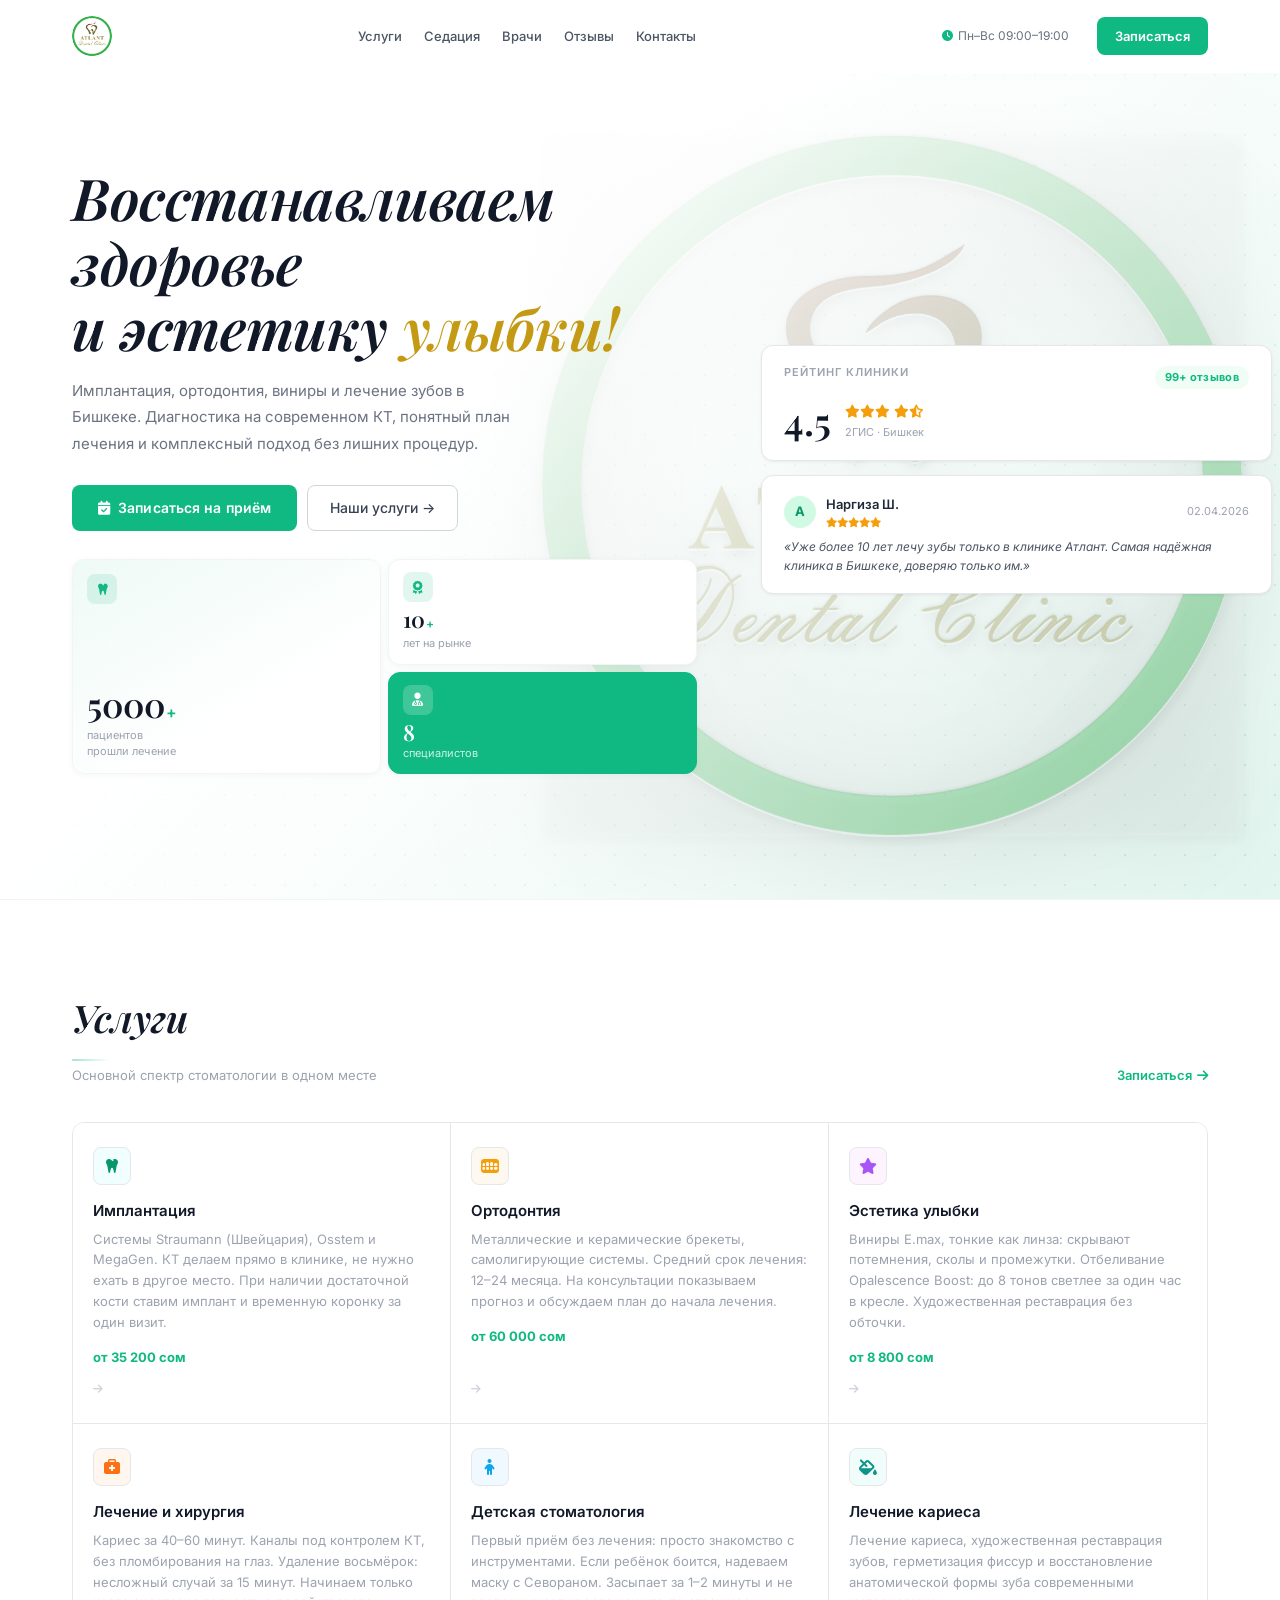
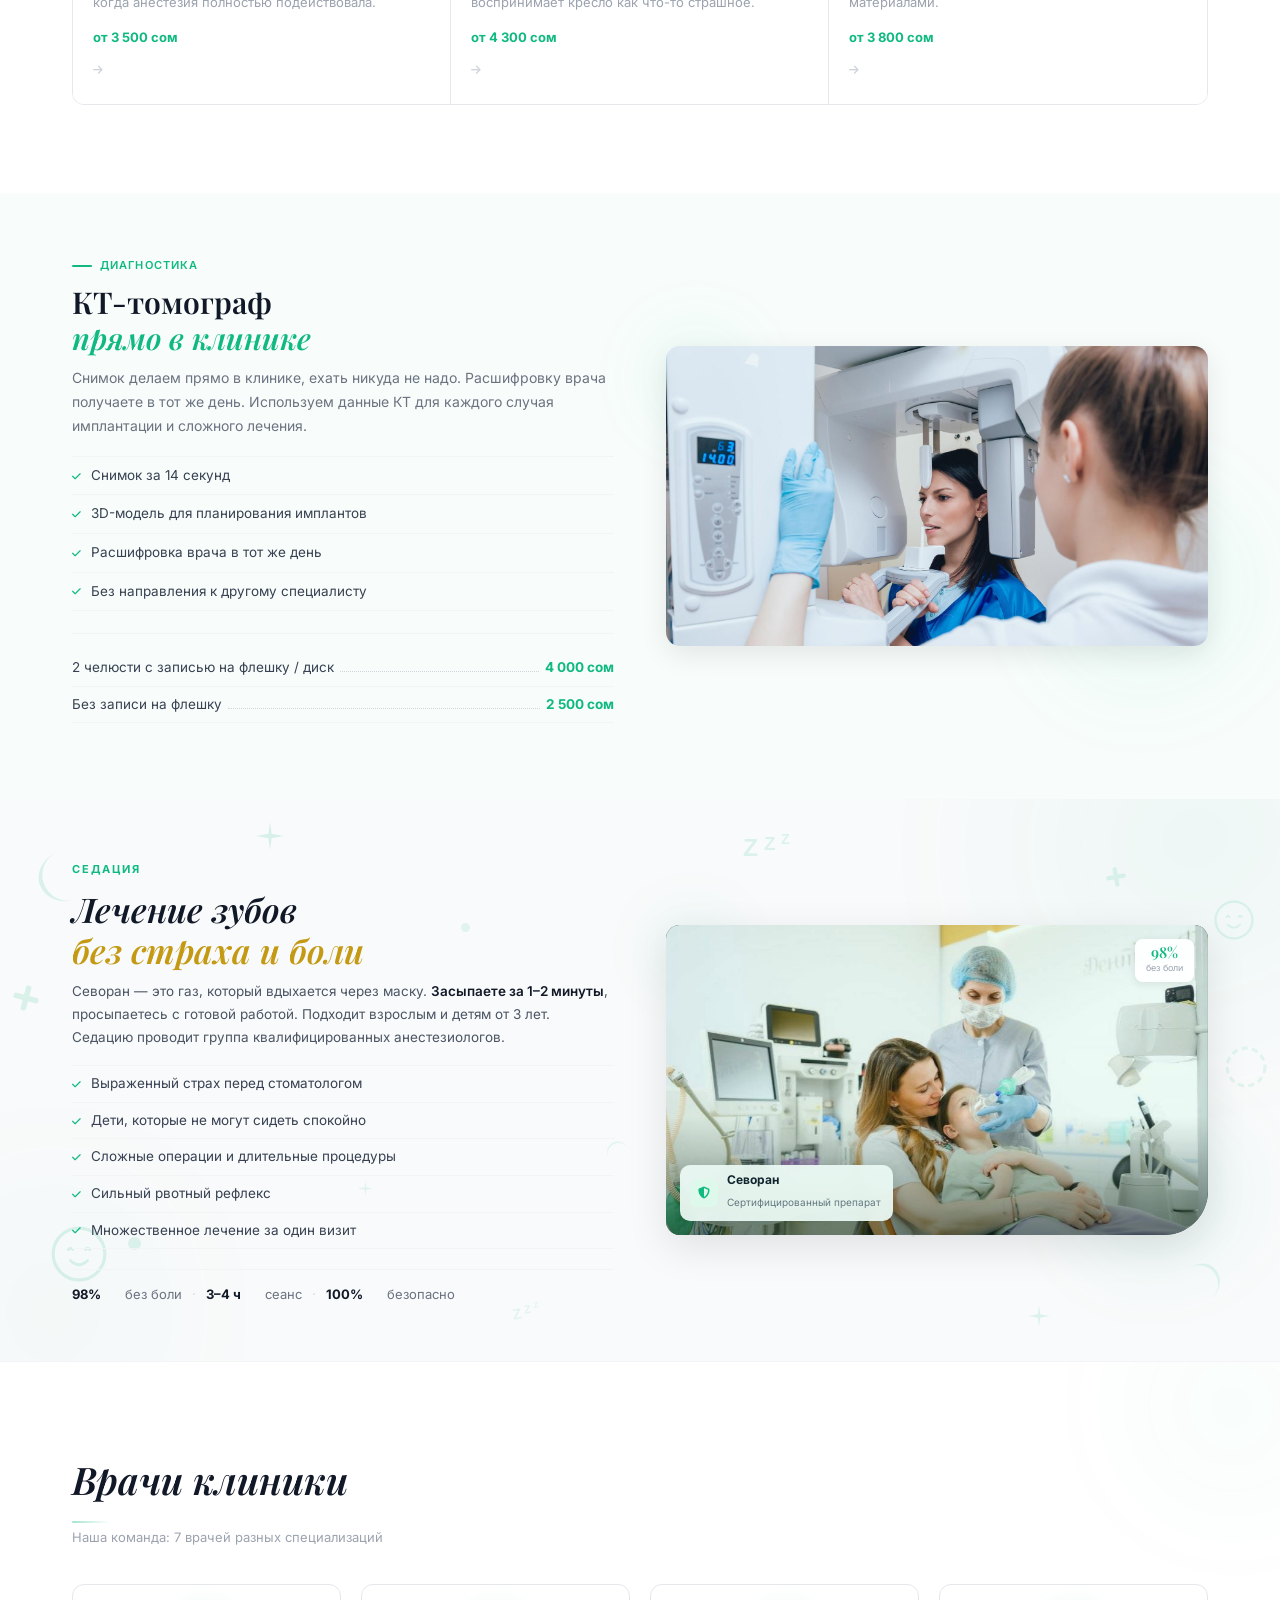
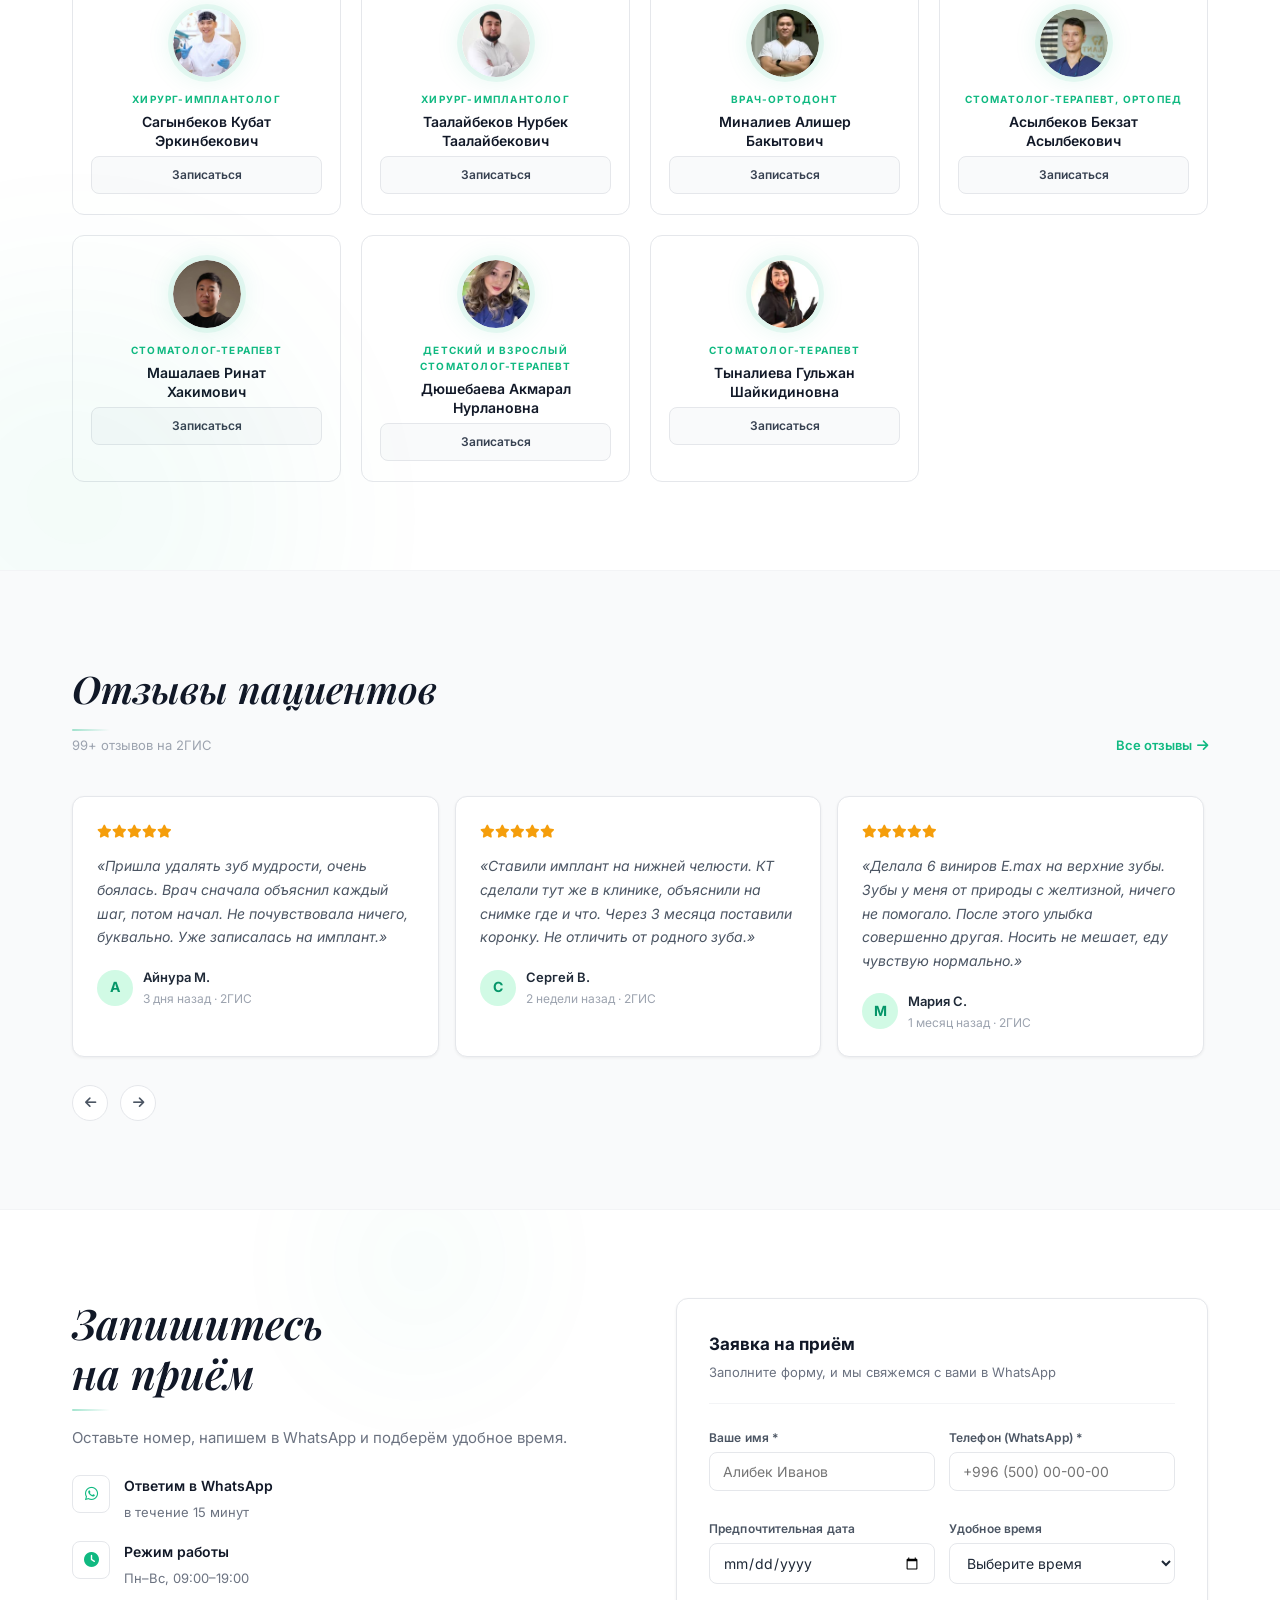
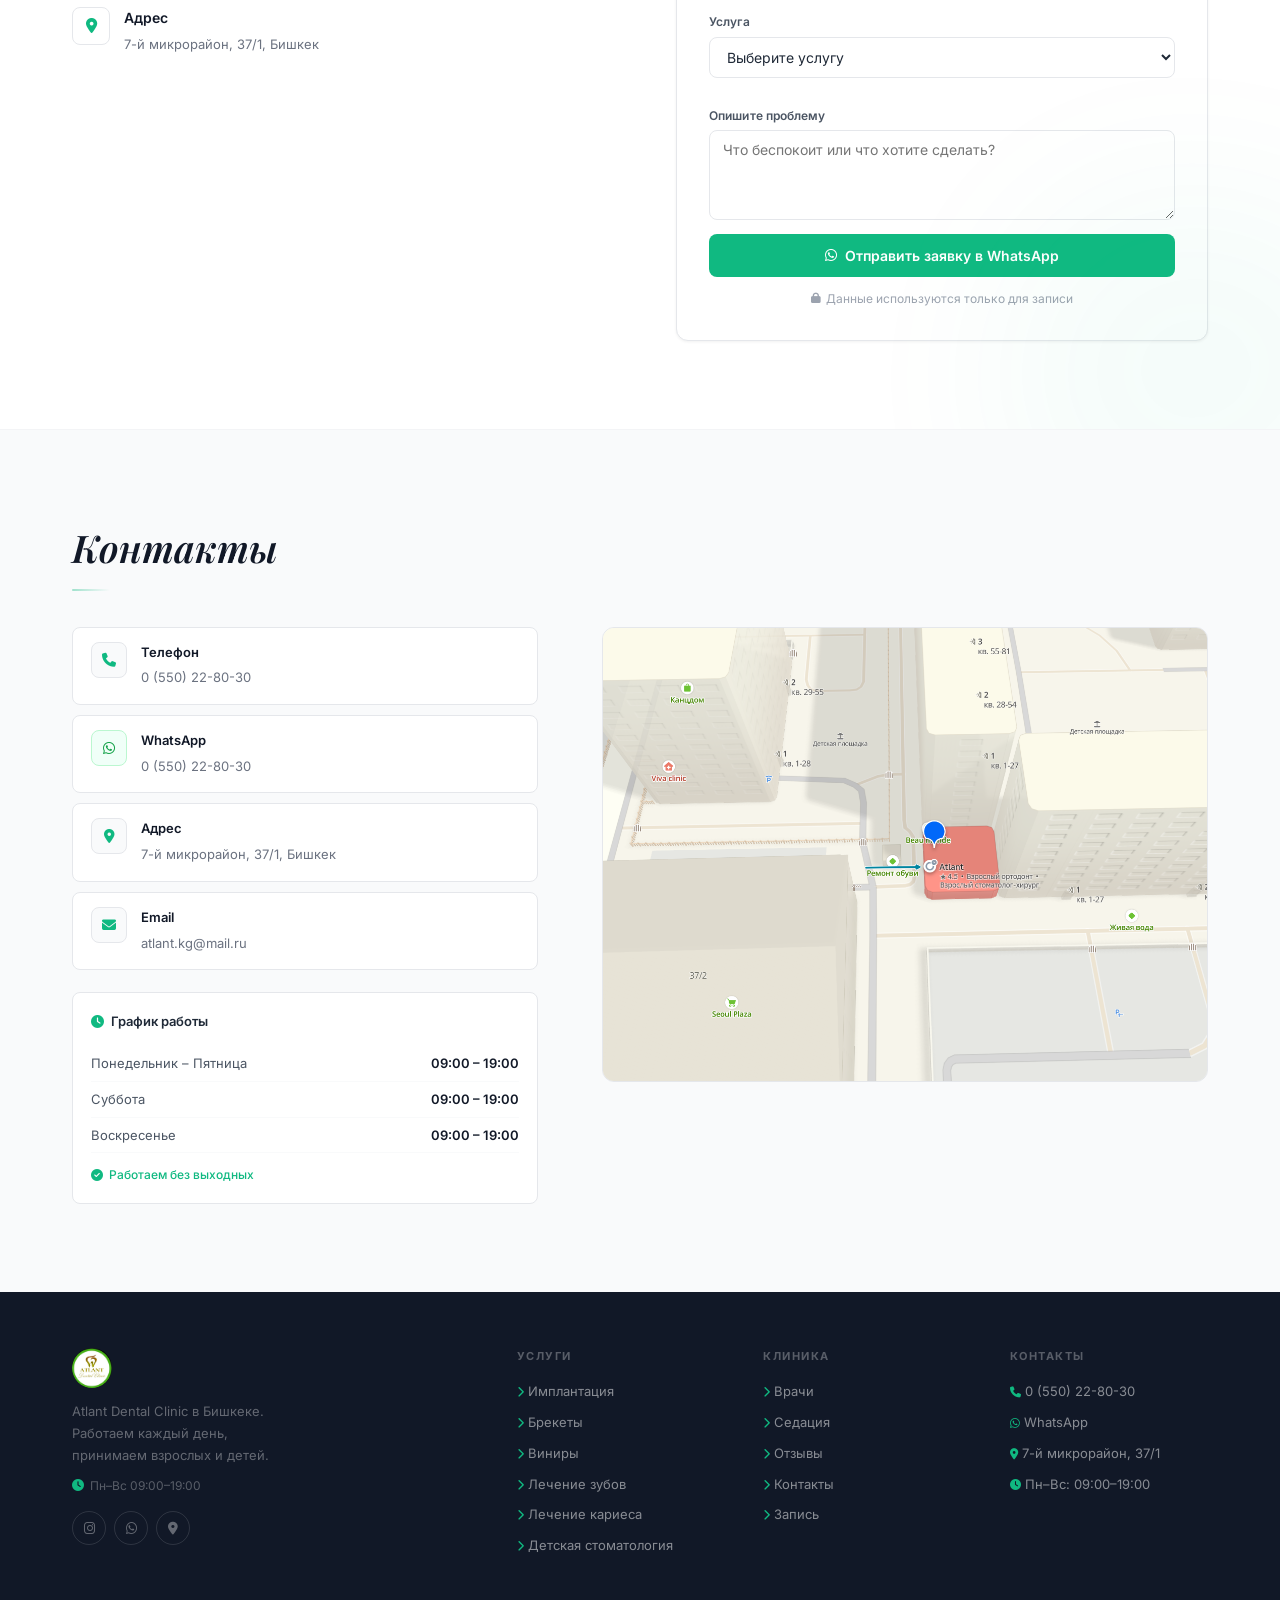
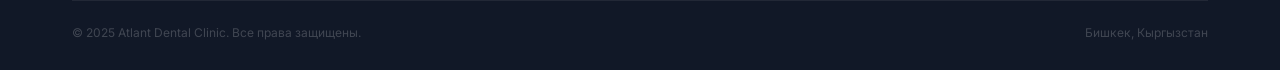
==== commit f7c1506f: "fix: restore truncated index.html script, fix logo object-fit" ====
--- a/index.html
+++ b/index.html
@@ -13,7 +13,6 @@
 </head>
 <body>
 
-<!-- ═══ NAVBAR ═══ -->
 <nav id="navbar">
   <div class="nav-inner">
     <a href="#hero" class="logo">
@@ -32,7 +31,6 @@
   </div>
 </nav>
 
-<!-- ═══ MOBILE MENU ═══ -->
 <div class="mobile-menu" id="mobileMenu">
   <button class="close-menu" id="closeMenu"><i class="fas fa-times"></i></button>
   <a href="#services"      class="mob-link">Услуги</a>
@@ -44,12 +42,11 @@
   <div class="mob-hours"><i class="fas fa-phone"></i> 0 (550) 22-80-30</div>
 </div>
 
-<!-- ═══ HERO ═══ -->
 <section id="hero">
   <div class="hero-bg">
-    <!-- subtle corner wash -->
+    
     <div style="position:absolute;inset:0;background:linear-gradient(135deg,rgba(255,255,255,0) 40%,rgba(16,185,129,0.05) 100%);pointer-events:none;z-index:0;"></div>
-    <!-- decorative logo watermark -->
+    
     <div class="hero-deco-logo-wrap">
       <div class="hero-deco-logo">
         <img src="images/Truelogo.png" alt="" aria-hidden="true" class="hero-deco-logo-img"/>
@@ -93,7 +90,7 @@
 
       <div class="hero-right reveal delay-2">
         <div class="hv-stack">
-          <!-- Rating card -->
+          
           <div class="hv-card hv-rating">
             <div class="hv-rating-top">
               <div class="hv-label">Рейтинг клиники</div>
@@ -110,7 +107,7 @@
               </div>
             </div>
           </div>
-          <!-- Review card -->
+          
           <div class="hv-card hv-review">
             <div class="hv-review-head">
               <div class="hv-ava">А</div>
@@ -122,13 +119,12 @@
             </div>
             <p class="hv-review-text">«Уже более 10 лет лечу зубы только в клинике Атлант. Самая надёжная клиника в Бишкеке, доверяю только им.»</p>
           </div>
-        </div><!-- /hv-stack -->
-      </div><!-- /hero-right -->
-    </div><!-- /hero-inner -->
-  </div><!-- /container -->
+        </div>
+      </div>
+    </div>
+  </div>
 </section>
 
-<!-- ═══ SERVICES ═══ -->
 <section id="services">
   <div class="container">
     <div class="idx-head reveal">
@@ -200,14 +196,12 @@
   </div>
 </section>
 
-
-<!-- ═══ KT / DIAGNOSTICS ═══ -->
 <section id="kt" class="kt-section">
 
   <div class="container">
     <div class="kt-inner">
 
-      <!-- text -->
+      
       <div class="reveal">
         <span class="kt-eyebrow">Диагностика</span>
         <h2 class="kt-heading">КТ-томограф<br><em>прямо в клинике</em></h2>
@@ -232,7 +226,7 @@
         </div>
       </div>
 
-      <!-- photo -->
+      
       <div class="kt-photo-col reveal reveal-delay-1">
         <div class="kt-photo-blob kt-blob-1"></div>
         <div class="kt-photo-blob kt-blob-2"></div>
@@ -245,40 +239,39 @@
   </div>
 </section>
 
-<!-- ═══ SEDATION ═══ -->
 <section id="sedation" class="sed-section" style="position:relative;overflow:hidden;">
   <div class="sed-bg-blob sed-blob-1"></div>
   <div class="sed-bg-blob sed-blob-2"></div>
 
-  <!-- Декоративные узоры Седация -->
-  <!-- Полумесяц 1 -->
+  
+  
   <svg class="sed-deco-pat" style="top:8%;left:2%;width:68px;opacity:0.13;transform:rotate(-20deg)" viewBox="0 0 64 64" fill="none"><path d="M40 8C26 8 16 19 16 32s10 24 24 24c-16 0-28-11-28-24S24 8 40 8z" fill="#10b981"/></svg>
-  <!-- Полумесяц 2 -->
+  
   <svg class="sed-deco-pat" style="bottom:10%;right:4%;width:50px;opacity:0.10;transform:rotate(140deg)" viewBox="0 0 64 64" fill="none"><path d="M40 8C26 8 16 19 16 32s10 24 24 24c-16 0-28-11-28-24S24 8 40 8z" fill="#10b981"/></svg>
-  <!-- Полумесяц 3 малый -->
+  
   <svg class="sed-deco-pat" style="top:60%;left:47%;width:30px;opacity:0.09;transform:rotate(60deg)" viewBox="0 0 64 64" fill="none"><path d="M40 8C26 8 16 19 16 32s10 24 24 24c-16 0-28-11-28-24S24 8 40 8z" fill="#10b981"/></svg>
 
-  <!-- ZZZ большие -->
+  
   <svg class="sed-deco-pat" style="top:5%;right:36%;width:76px;opacity:0.12" viewBox="0 0 80 40" fill="none">
     <text x="0" y="30" font-family="Arial Black,sans-serif" font-weight="900" font-size="26" fill="#10b981">Z</text>
     <text x="22" y="24" font-family="Arial Black,sans-serif" font-weight="900" font-size="20" fill="#10b981">Z</text>
     <text x="40" y="18" font-family="Arial Black,sans-serif" font-weight="900" font-size="15" fill="#10b981">Z</text>
   </svg>
-  <!-- ZZZ малые -->
+  
   <svg class="sed-deco-pat" style="bottom:7%;left:40%;width:54px;opacity:0.09;transform:rotate(-10deg)" viewBox="0 0 80 40" fill="none">
     <text x="0" y="30" font-family="Arial Black,sans-serif" font-weight="900" font-size="22" fill="#10b981">Z</text>
     <text x="18" y="24" font-family="Arial Black,sans-serif" font-weight="900" font-size="17" fill="#10b981">Z</text>
     <text x="33" y="18" font-family="Arial Black,sans-serif" font-weight="900" font-size="12" fill="#10b981">Z</text>
   </svg>
 
-  <!-- Смайлик сна 1 -->
+  
   <svg class="sed-deco-pat" style="bottom:14%;left:4%;width:56px;opacity:0.13" viewBox="0 0 52 52" fill="none">
     <circle cx="26" cy="26" r="24" stroke="#10b981" stroke-width="3"/>
     <path d="M16 22 Q18 19 20 22" stroke="#10b981" stroke-width="2.5" stroke-linecap="round" fill="none"/>
     <path d="M32 22 Q34 19 36 22" stroke="#10b981" stroke-width="2.5" stroke-linecap="round" fill="none"/>
     <path d="M18 32 Q26 40 34 32" stroke="#10b981" stroke-width="2.5" stroke-linecap="round" fill="none"/>
   </svg>
-  <!-- Смайлик сна 2 маленький -->
+  
   <svg class="sed-deco-pat" style="top:18%;right:2%;width:40px;opacity:0.11" viewBox="0 0 52 52" fill="none">
     <circle cx="26" cy="26" r="24" stroke="#10b981" stroke-width="3"/>
     <path d="M16 22 Q18 19 20 22" stroke="#10b981" stroke-width="2.5" stroke-linecap="round" fill="none"/>
@@ -286,23 +279,23 @@
     <path d="M18 32 Q26 40 34 32" stroke="#10b981" stroke-width="2.5" stroke-linecap="round" fill="none"/>
   </svg>
 
-  <!-- Плюс 1 -->
+  
   <svg class="sed-deco-pat" style="top:33%;left:1%;width:26px;opacity:0.13;transform:rotate(15deg)" viewBox="0 0 28 28" fill="none"><rect x="11" y="0" width="6" height="28" rx="3" fill="#10b981"/><rect x="0" y="11" width="28" height="6" rx="3" fill="#10b981"/></svg>
-  <!-- Плюс 2 -->
+  
   <svg class="sed-deco-pat" style="top:12%;right:12%;width:20px;opacity:0.11;transform:rotate(-10deg)" viewBox="0 0 28 28" fill="none"><rect x="11" y="0" width="6" height="28" rx="3" fill="#10b981"/><rect x="0" y="11" width="28" height="6" rx="3" fill="#10b981"/></svg>
-  <!-- Плюс 3 -->
+  
   <svg class="sed-deco-pat" style="bottom:22%;right:28%;width:18px;opacity:0.10" viewBox="0 0 28 28" fill="none"><rect x="11" y="0" width="6" height="28" rx="3" fill="#10b981"/><rect x="0" y="11" width="28" height="6" rx="3" fill="#10b981"/></svg>
 
-  <!-- Искра 1 -->
+  
   <svg class="sed-deco-pat" style="top:4%;left:20%;width:28px;opacity:0.14" viewBox="0 0 30 30" fill="none"><path d="M15 0 L16.8 12.5 L30 15 L16.8 17.5 L15 30 L13.2 17.5 L0 15 L13.2 12.5 Z" fill="#10b981"/></svg>
-  <!-- Искра 2 -->
+  
   <svg class="sed-deco-pat" style="bottom:6%;right:18%;width:22px;opacity:0.11" viewBox="0 0 30 30" fill="none"><path d="M15 0 L16.8 12.5 L30 15 L16.8 17.5 L15 30 L13.2 17.5 L0 15 L13.2 12.5 Z" fill="#10b981"/></svg>
-  <!-- Искра 3 -->
+  
   <svg class="sed-deco-pat" style="top:68%;left:28%;width:15px;opacity:0.10" viewBox="0 0 30 30" fill="none"><path d="M15 0 L16.8 12.5 L30 15 L16.8 17.5 L15 30 L13.2 17.5 L0 15 L13.2 12.5 Z" fill="#10b981"/></svg>
 
-  <!-- Пунктирный круг -->
+  
   <svg class="sed-deco-pat" style="top:44%;right:1%;width:42px;opacity:0.09" viewBox="0 0 40 40" fill="none"><circle cx="20" cy="20" r="18" stroke="#10b981" stroke-width="3" stroke-dasharray="6 4"/></svg>
-  <!-- Точки -->
+  
   <svg class="sed-deco-pat" style="top:78%;left:10%;width:13px;opacity:0.12" viewBox="0 0 14 14" fill="none"><circle cx="7" cy="7" r="7" fill="#10b981"/></svg>
   <svg class="sed-deco-pat" style="top:22%;left:36%;width:9px;opacity:0.10" viewBox="0 0 14 14" fill="none"><circle cx="7" cy="7" r="7" fill="#10b981"/></svg>
 
@@ -352,7 +345,6 @@
   </div>
 </section>
 
-<!-- ═══ DOCTORS ═══ -->
 <section id="doctors">
   <div class="doc-org-blob" style="width:460px;height:420px;bottom:-140px;left:-160px;opacity:0.045;border-radius:55% 45% 42% 58% / 48% 58% 42% 52%;"></div>
   <div class="doc-org-blob" style="width:200px;height:210px;top:-60px;right:-50px;opacity:0.03;filter:blur(70px);border-radius:60% 40% 50% 50% / 42% 58% 42% 58%;"></div>
@@ -410,8 +402,6 @@
   </div>
 </section>
 
-
-<!-- ═══ TESTIMONIALS ═══ -->
 <section id="testimonials" class="section-dark">
   <div class="container">
     <div class="idx-head reveal">
@@ -458,7 +448,6 @@
   </div>
 </section>
 
-<!-- ═══ APPOINTMENT ═══ -->
 <section id="appointment">
   <div class="appt-org-blob" style="width:420px;height:380px;bottom:-130px;right:-130px;opacity:0.04;border-radius:40% 60% 52% 48% / 58% 42% 58% 42%;"></div>
   <div class="appt-org-blob" style="width:200px;height:220px;top:-60px;left:25%;opacity:0.03;filter:blur(70px);border-radius:55% 45% 60% 40% / 50% 55% 45% 50%;"></div>
@@ -546,7 +535,6 @@
   </div>
 </section>
 
-<!-- ═══ CONTACTS ═══ -->
 <section id="contacts" class="section-alt">
   <div class="container">
     <div class="idx-head reveal">
@@ -590,7 +578,6 @@
   </div>
 </section>
 
-<!-- ═══ FOOTER ═══ -->
 <footer>
   <div class="footer-inner">
     <div class="footer-top">
@@ -643,7 +630,6 @@
     </div>
   </div>
 </footer>
-
 
 <script>
   const navbar = document.getElementById('navbar');
@@ -710,12 +696,6 @@
       if (!isOpen) item.classList.add('open');
     });
   });
-
-  // Sedation popup
-  const sedPopup = document.getElementById('sedPopup');
-  if (sedPopup) {
-    sedPopup.addEventListener('click', () => sedPopup.classList.toggle('expanded'));
-  }
 </script>
 </body>
 </html>
--- a/style.css
+++ b/style.css
@@ -170,7 +170,7 @@
 .logo-img {
   height: 40px !important; width: 40px !important;
   max-width: 40px !important; max-height: 40px !important;
-  border-radius: 50%; object-fit: cover; display: block; flex-shrink: 0;
+  border-radius: 50%; object-fit: contain; display: block; flex-shrink: 0;
   opacity: 1;
   transform: scale(1);
   transition: opacity 0.35s ease, transform 0.35s ease;
@@ -1918,273 +1918,3 @@
   .sp-installment { flex-direction: column; gap: 10px; padding: 16px; }
   .sp-cta-inner { padding: 0 4px; }
 }
-
-  /* WhatsApp button smaller on tiny phones */
-  .scroll-toast--wa { padding: 10px 12px; }
-  .scroll-toast-icon--wa { font-size: 18px; }
-  .scroll-toast--wa strong { font-size: 12px; }
-  .scroll-toast--wa span { font-size: 10px; }
-
-  /* Braces pricing v2 mobile */
-  .brc-main-systems { grid-template-columns: 1fr; gap: 12px; }
-  .brc-sys-card { padding: 22px 18px; }
-  .brc-add-services { padding: 22px 18px; }
-  .brc-add-name { font-size: 13.5px; }
-  .brc-add-price { font-size: 14px; }
-}
-
-/* ══════════════════════════════════════
-   BRACES ABOUT LIST (4 columns)
-══════════════════════════════════════ */
-.brc-about-list {
-  display: grid;
-  grid-template-columns: repeat(4, 1fr);
-  gap: 16px;
-  margin-top: 40px;
-}
-.brc-about-item {
-  background: var(--gray-50);
-  border: 1px solid var(--gray-100);
-  border-radius: 16px;
-  padding: 24px 20px;
-  display: flex;
-  flex-direction: column;
-  gap: 12px;
-  transition: box-shadow 0.2s, transform 0.2s;
-}
-.brc-about-item:hover {
-  box-shadow: var(--shadow-md);
-  transform: translateY(-2px);
-}
-.brc-about-item .sp-about-icon {
-  width: 42px; height: 42px;
-  background: var(--primary-soft); color: var(--primary);
-  border-radius: 12px;
-  display: flex; align-items: center; justify-content: center;
-  font-size: 16px; flex-shrink: 0;
-}
-.brc-about-item strong {
-  display: block;
-  font-size: 15px; font-weight: 700; color: var(--gray-900);
-  margin-bottom: 4px;
-}
-.brc-about-item span {
-  font-size: 13px; color: var(--gray-500); line-height: 1.6;
-}
-@media (max-width: 768px) {
-  .brc-about-list { grid-template-columns: 1fr 1fr; gap: 12px; }
-  .brc-about-item { padding: 18px 16px; }
-}
-@media (max-width: 480px) {
-  .brc-about-list { grid-template-columns: 1fr; }
-}
-
-/* ══════════════════════════════════════
-   BRACES PRICING V2
-══════════════════════════════════════ */
-.brc-pricing-v2 { background: #fff; }
-
-.brc-main-systems {
-  display: grid;
-  grid-template-columns: repeat(3, 1fr);
-  gap: 20px;
-  margin-bottom: 20px;
-}
-.brc-sys-card {
-  position: relative;
-  border: 1.5px solid var(--gray-100);
-  border-radius: 20px;
-  padding: 30px 26px;
-  background: var(--gray-50);
-  transition: box-shadow 0.25s, border-color 0.25s, transform 0.25s;
-}
-.brc-sys-card:hover {
-  box-shadow: var(--shadow-md);
-  border-color: var(--gray-200);
-  transform: translateY(-3px);
-}
-.brc-sys-card--popular {
-  border-color: var(--primary);
-  background: #fff;
-  box-shadow: 0 4px 24px rgba(16,185,129,0.10);
-}
-.brc-sys-badge-top {
-  display: inline-block;
-  font-size: 10.5px; font-weight: 700; letter-spacing: 0.06em;
-  text-transform: uppercase; color: var(--gray-400);
-  margin-bottom: 16px;
-}
-.brc-sys-badge-top--green { color: var(--primary); }
-.brc-sys-icon {
-  width: 44px; height: 44px;
-  background: var(--primary-soft); color: var(--primary);
-  border-radius: 12px;
-  display: flex; align-items: center; justify-content: center;
-  font-size: 17px; margin-bottom: 14px;
-}
-.brc-sys-name {
-  font-size: 17px; font-weight: 700; color: var(--gray-900);
-  margin-bottom: 8px; line-height: 1.3;
-}
-.brc-sys-desc {
-  font-size: 13px; color: var(--gray-500); line-height: 1.65;
-  margin-bottom: 20px;
-}
-.brc-sys-price {
-  font-size: 13.5px; color: var(--gray-500); font-weight: 500;
-  border-top: 1px solid var(--gray-100);
-  padding-top: 16px;
-}
-.brc-sys-price span {
-  font-size: 26px; font-weight: 800; color: var(--primary);
-  font-family: var(--font-head);
-}
-
-.brc-add-services {
-  background: var(--gray-50);
-  border: 1px solid var(--gray-100);
-  border-radius: 20px;
-  padding: 30px 36px;
-  margin-bottom: 20px;
-}
-.brc-add-title {
-  font-size: 11px; font-weight: 700; letter-spacing: 0.08em;
-  text-transform: uppercase; color: var(--gray-400);
-  margin-bottom: 4px;
-}
-.brc-add-grid { display: flex; flex-direction: column; }
-.brc-add-row {
-  display: flex; align-items: baseline; gap: 8px;
-  padding: 13px 0;
-  border-bottom: 1px solid var(--gray-100);
-}
-.brc-add-row:last-child { border-bottom: none; }
-.brc-add-name {
-  font-size: 14.5px; color: var(--gray-700); font-weight: 500;
-  flex-shrink: 0;
-}
-.brc-add-dots {
-  flex: 1;
-  border-bottom: 2px dotted var(--gray-200);
-  margin-bottom: 3px;
-  min-width: 20px;
-}
-.brc-add-price {
-  font-size: 15px; font-weight: 700; color: var(--primary);
-  flex-shrink: 0; white-space: nowrap;
-}
-
-.brc-price-note {
-  display: flex; align-items: flex-start; gap: 10px;
-  background: #f0fdf4; border: 1px solid #bbf7d0;
-  border-radius: 12px;
-  padding: 14px 18px;
-  font-size: 13px; color: var(--gray-600); line-height: 1.65;
-  margin-bottom: 24px;
-}
-.brc-price-note i { color: var(--primary); margin-top: 2px; flex-shrink: 0; }
-
-@media (max-width: 768px) {
-  .brc-main-systems { grid-template-columns: 1fr; gap: 12px; }
-  .brc-sys-card { padding: 22px 18px; }
-  .brc-add-services { padding: 22px 18px; }
-  .brc-add-name { font-size: 13.5px; }
-  .brc-add-price { font-size: 14px; }
-}
-
-/* ══════════════════════════════════════
-   ORTHOPAEDIC DETAIL BLOCKS
-══════════════════════════════════════ */
-.orth-cards { grid-template-columns: repeat(4, 1fr); }
-@media (max-width: 1024px) { .orth-cards { grid-template-columns: repeat(2, 1fr); } }
-@media (max-width: 480px) { .orth-cards { grid-template-columns: 1fr; } }
-
-.orth-detail-blocks {
-  display: flex;
-  flex-direction: column;
-  gap: 20px;
-  margin-top: 40px;
-}
-.orth-detail-block {
-  display: flex;
-  gap: 32px;
-  align-items: flex-start;
-  background: var(--gray-50);
-  border: 1px solid var(--gray-100);
-  border-radius: 20px;
-  padding: 32px;
-  transition: box-shadow 0.2s;
-}
-.orth-detail-block:hover { box-shadow: var(--shadow-md); }
-.orth-detail-icon {
-  width: 60px; height: 60px;
-  background: var(--primary-soft); color: var(--primary);
-  border-radius: 16px;
-  display: flex; align-items: center; justify-content: center;
-  font-size: 22px; flex-shrink: 0;
-}
-.orth-detail-icon--gray { background: var(--gray-100); color: var(--gray-500); }
-.orth-detail-icon--gold { background: #fef3c7; color: #d97706; }
-.orth-detail-tag {
-  font-size: 11px; font-weight: 700; text-transform: uppercase;
-  letter-spacing: 0.06em; color: var(--primary); margin-bottom: 8px;
-}
-.orth-detail-title {
-  font-size: 20px; font-weight: 700; color: var(--gray-900);
-  margin-bottom: 10px; line-height: 1.3;
-}
-.orth-detail-desc {
-  font-size: 14px; color: var(--gray-600); line-height: 1.7; margin-bottom: 16px;
-}
-.orth-detail-list {
-  list-style: none; padding: 0; margin: 0 0 20px 0;
-  display: flex; flex-direction: column; gap: 8px;
-}
-.orth-detail-list li {
-  font-size: 13.5px; color: var(--gray-600);
-  display: flex; align-items: center; gap: 8px;
-}
-.orth-detail-list li i { color: var(--primary); font-size: 12px; flex-shrink: 0; }
-.orth-detail-price {
-  font-size: 24px; font-weight: 800; color: var(--primary);
-  font-family: var(--font-head);
-}
-
-/* Digital scan block */
-.orth-scan-block {
-  display: flex; gap: 32px; align-items: flex-start;
-  background: #fff;
-  border: 1px solid var(--gray-100);
-  border-radius: 20px;
-  padding: 36px;
-}
-.orth-scan-icon {
-  width: 56px; height: 56px;
-  background: var(--primary-soft); color: var(--primary);
-  border-radius: 14px;
-  display: flex; align-items: center; justify-content: center;
-  font-size: 22px; flex-shrink: 0;
-}
-.orth-scan-content h3 {
-  font-size: 22px; font-weight: 700; color: var(--gray-900);
-  margin-bottom: 10px; line-height: 1.3;
-}
-.orth-scan-content p {
-  font-size: 14px; color: var(--gray-600); line-height: 1.7; margin-bottom: 20px;
-}
-.orth-scan-list {
-  list-style: none; padding: 0; margin: 0;
-  display: flex; flex-wrap: wrap; gap: 10px 28px;
-}
-.orth-scan-list li {
-  font-size: 13.5px; color: var(--gray-600);
-  display: flex; align-items: center; gap: 7px;
-}
-.orth-scan-list li i { color: var(--primary); }
-
-@media (max-width: 768px) {
-  .orth-detail-block { flex-direction: column; gap: 20px; padding: 22px 18px; }
-  .orth-scan-block { flex-direction: column; gap: 20px; padding: 24px 18px; }
-  .orth-scan-list { flex-direction: column; gap: 10px; }
-  .orth-detail-title { font-size: 18px; }
-}
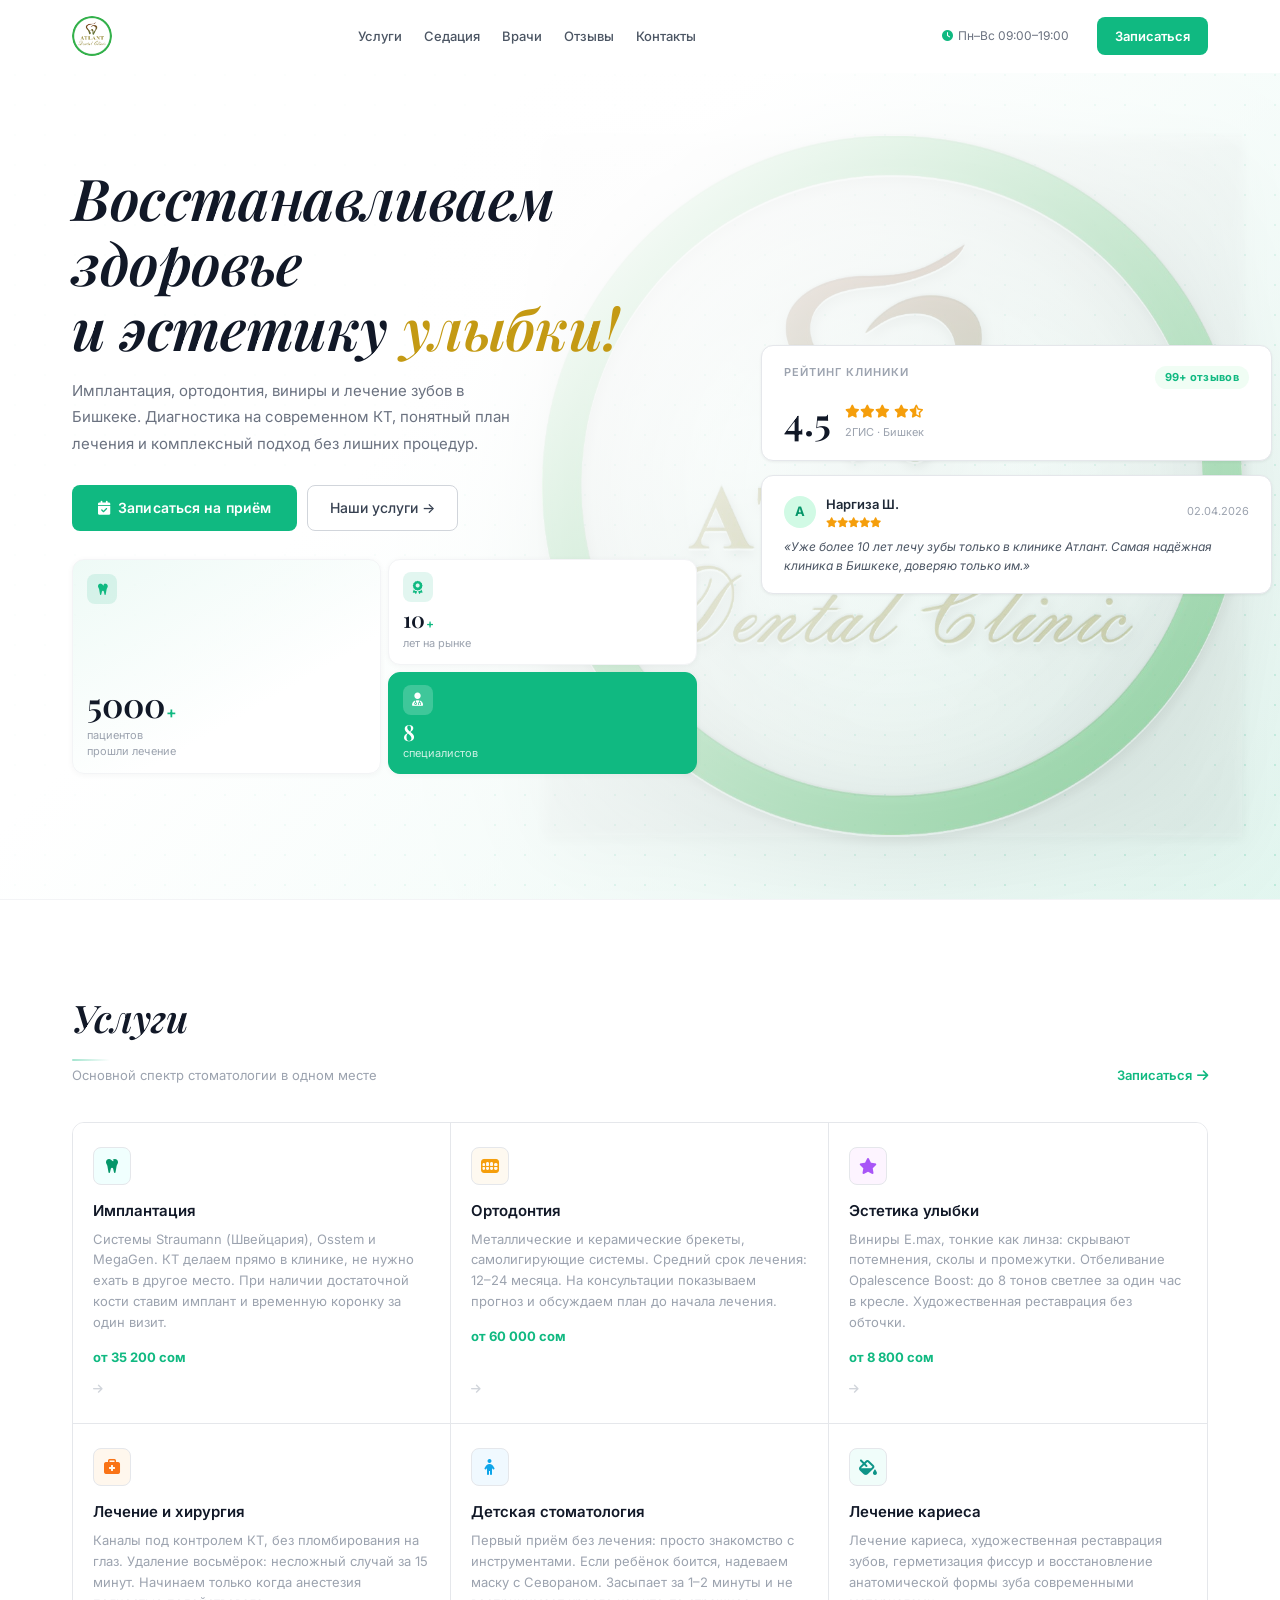
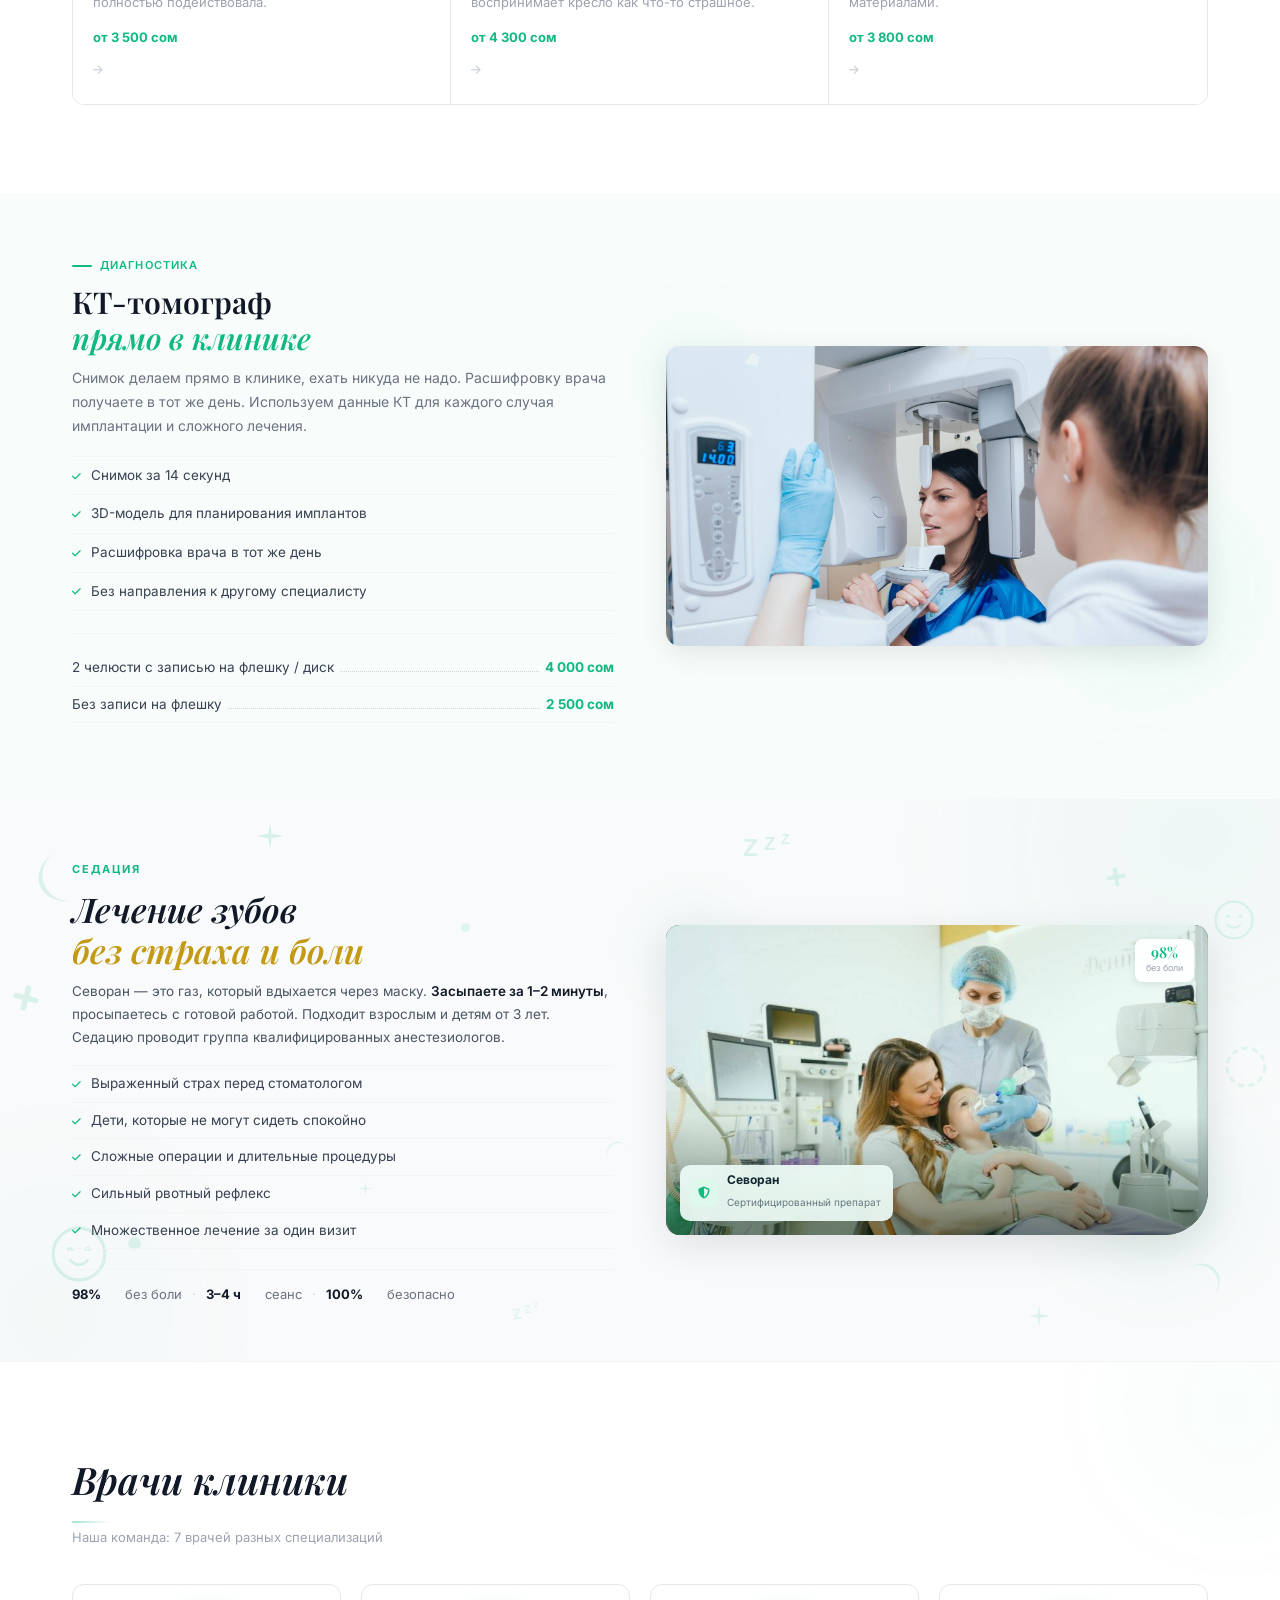
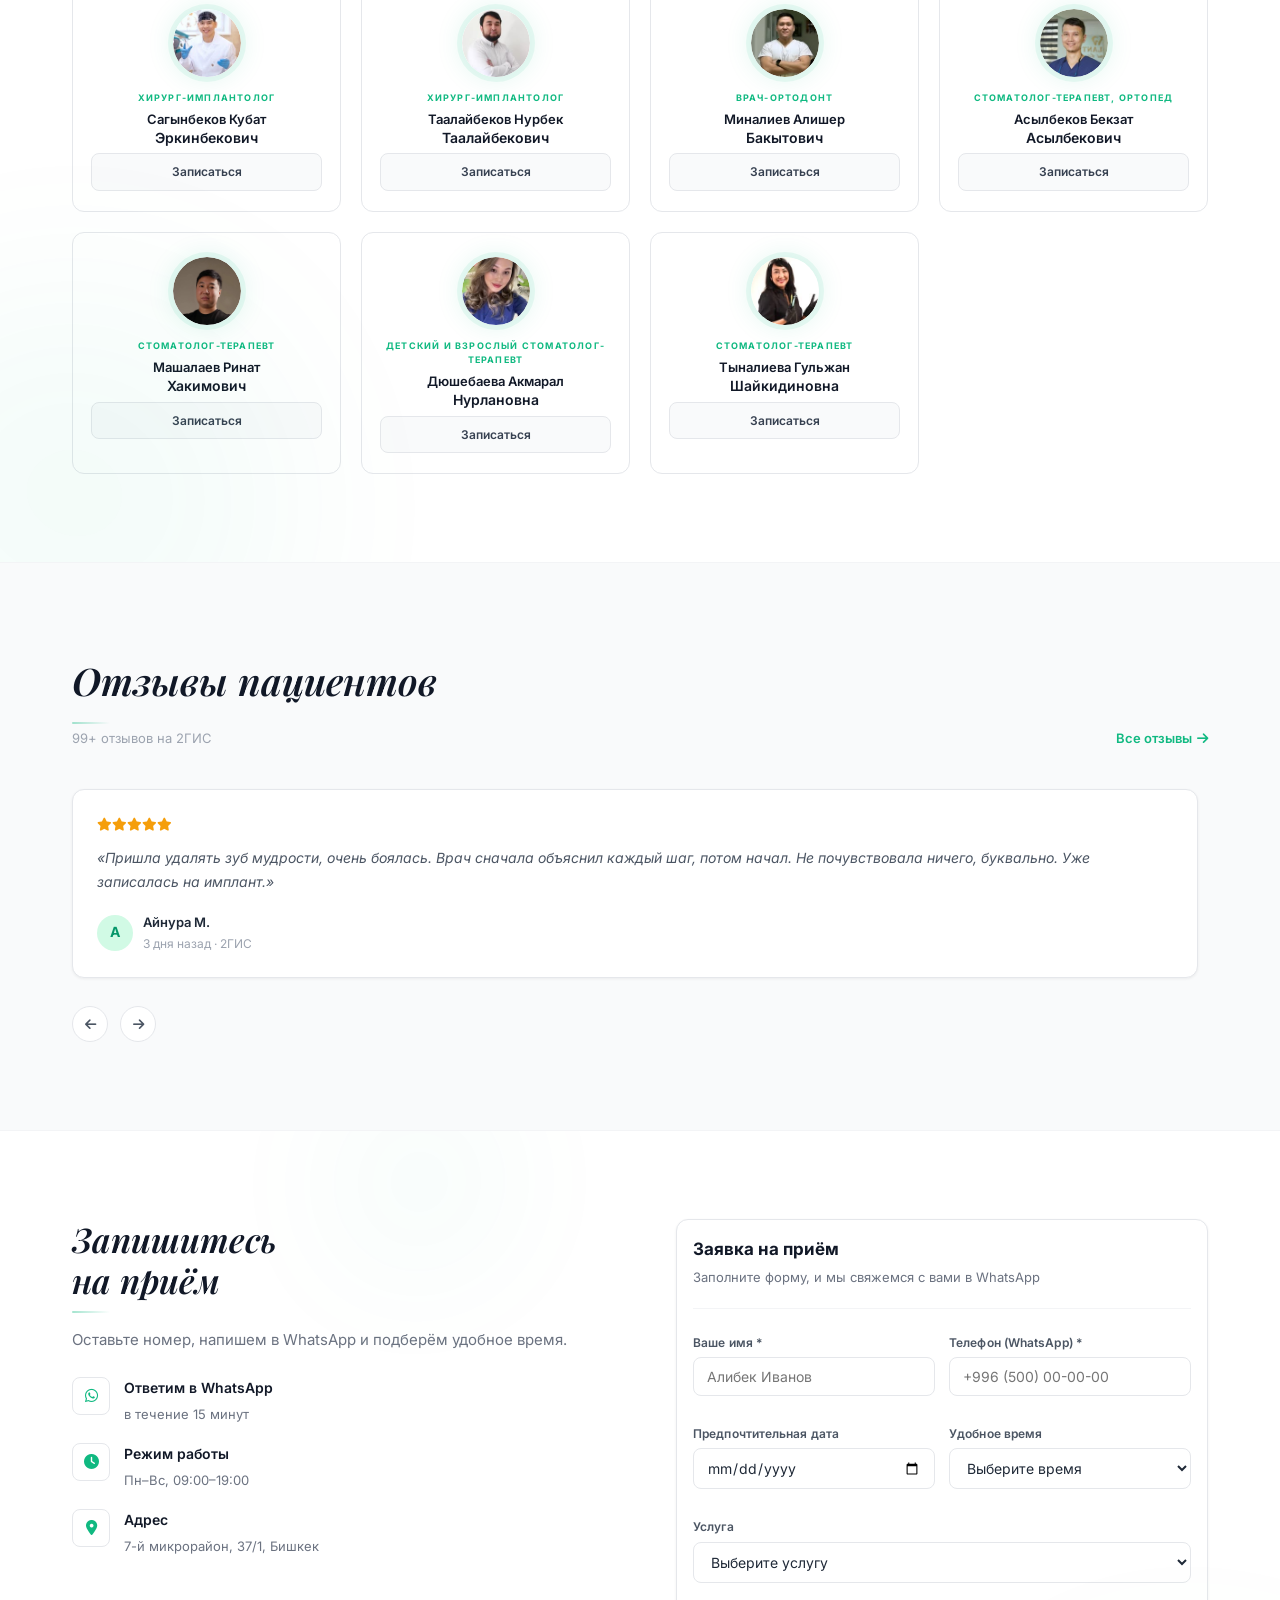
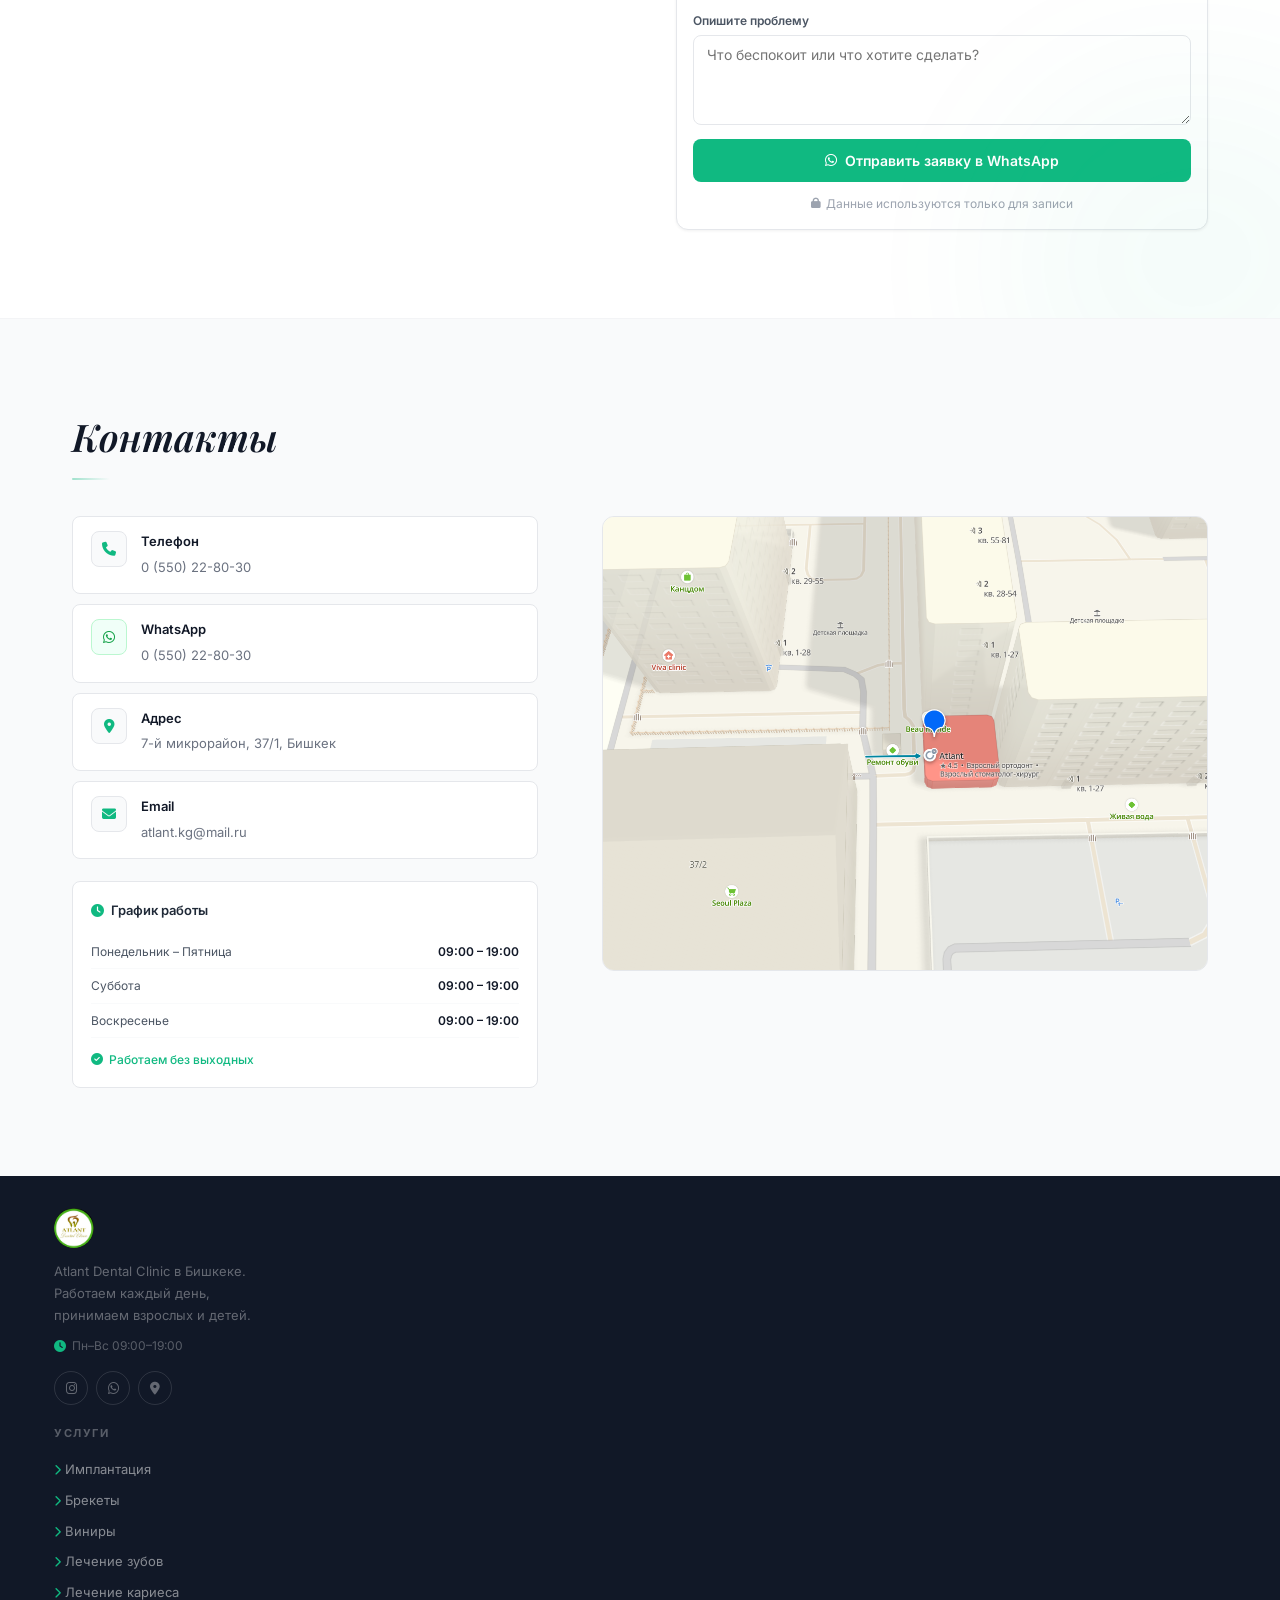
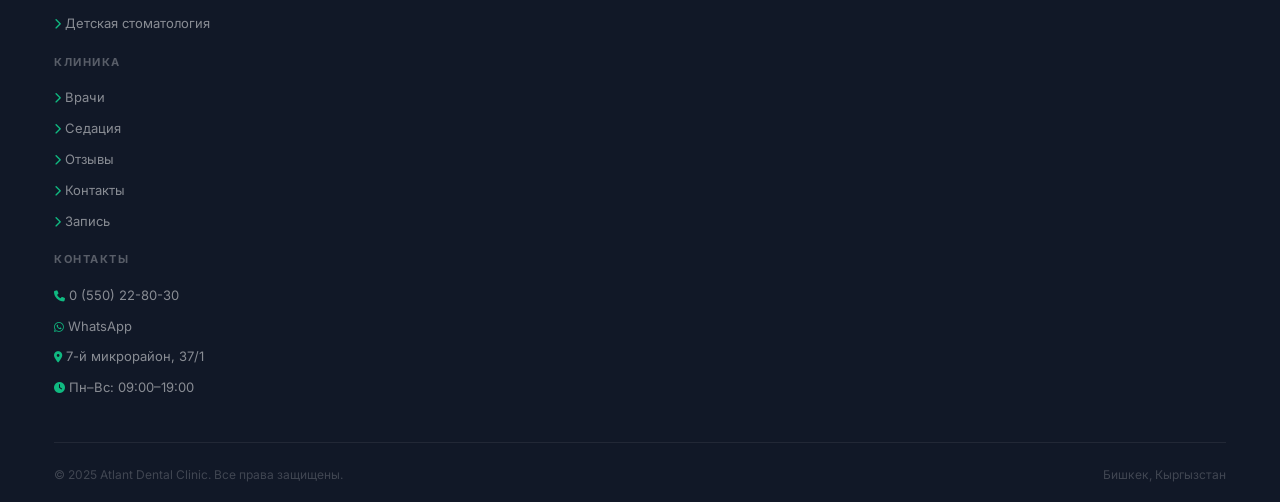
==== commit ca0f3138: "fix: remove caries content from surgery card and dentheal page" ====
--- a/index.html
+++ b/index.html
@@ -168,7 +168,7 @@
         <div class="svc2-icon" style="background:#fff7ed;color:#f97316"><i class="fas fa-briefcase-medical"></i></div>
         <div class="svc2-body">
           <div class="svc2-name">Лечение и хирургия</div>
-          <div class="svc2-desc">Кариес за 40–60 минут. Каналы под контролем КТ, без пломбирования на глаз. Удаление восьмёрок: несложный случай за 15 минут. Начинаем только когда анестезия полностью подействовала.</div>
+          <div class="svc2-desc">Каналы под контролем КТ, без пломбирования на глаз. Удаление восьмёрок: несложный случай за 15 минут. Начинаем только когда анестезия полностью подействовала.</div>
           <div class="svc2-price">от 3 500 сом</div>
         </div>
         <div class="svc2-arrow"><i class="fas fa-arrow-right"></i></div>
--- a/style.css
+++ b/style.css
@@ -1542,6 +1542,31 @@
 .sp-installment strong { font-size: 14px; font-weight: 600; color: var(--gray-900); display: block; margin-bottom: 2px; }
 .sp-installment span { font-size: 13px; color: var(--gray-500); }
 
+/* SUBPAGE: BRC PRICING (used by implants + legacy pages) */
+.brc-main-systems { display: grid; grid-template-columns: repeat(3, 1fr); gap: 18px; margin-bottom: 28px; }
+.brc-sys-card { background: #fff; border: 1px solid var(--gray-100); border-radius: 18px; padding: 24px 20px; display: flex; flex-direction: column; position: relative; transition: box-shadow 0.25s, transform 0.25s; }
+.brc-sys-card:hover { box-shadow: 0 12px 32px rgba(0,0,0,0.07); transform: translateY(-2px); }
+.brc-sys-card--popular { border-color: var(--primary); box-shadow: 0 4px 20px rgba(16,185,129,0.10); }
+.brc-sys-badge-top { font-size: 11px; font-weight: 600; letter-spacing: 0.07em; text-transform: uppercase; color: var(--gray-500); background: var(--gray-100); border-radius: 100px; padding: 3px 10px; display: inline-block; margin-bottom: 14px; }
+.brc-sys-badge-top--green { background: rgba(16,185,129,0.12); color: var(--primary); }
+.brc-sys-icon { font-size: 22px; color: var(--primary); margin-bottom: 12px; }
+.brc-sys-name { font-size: 16px; font-weight: 700; color: var(--gray-900); margin-bottom: 8px; }
+.brc-sys-desc { font-size: 13px; color: var(--gray-500); line-height: 1.6; flex: 1; margin-bottom: 16px; }
+.brc-sys-price { font-size: 14px; color: var(--gray-500); border-top: 1px solid var(--gray-100); padding-top: 14px; }
+.brc-sys-price span { font-size: 22px; font-weight: 700; color: var(--gray-900); }
+.brc-add-services { background: #fff; border: 1px solid var(--gray-100); border-radius: 18px; overflow: hidden; margin-bottom: 20px; }
+.brc-add-title { padding: 18px 24px; border-bottom: 1px solid var(--gray-100); font-size: 14px; font-weight: 600; color: var(--gray-900); }
+.brc-add-grid { display: flex; flex-direction: column; }
+.brc-add-row { display: flex; align-items: center; gap: 8px; padding: 13px 24px; border-bottom: 1px solid var(--gray-50); font-size: 14px; transition: background 0.15s; }
+.brc-add-row:last-child { border-bottom: none; }
+.brc-add-row:hover { background: var(--gray-50); }
+.brc-add-name { color: var(--gray-700); flex-shrink: 0; }
+.brc-add-dots { flex: 1; border-bottom: 1px dashed var(--gray-200); margin: 0 8px; }
+.brc-add-price { font-weight: 600; color: var(--gray-900); white-space: nowrap; }
+.brc-price-note { display: flex; align-items: flex-start; gap: 10px; background: rgba(16,185,129,0.05); border: 1px solid rgba(16,185,129,0.15); border-radius: 12px; padding: 14px 18px; font-size: 13px; color: var(--gray-500); line-height: 1.6; margin-top: 4px; }
+.brc-price-note i { color: var(--primary); font-size: 15px; flex-shrink: 0; margin-top: 1px; }
+@media (max-width: 768px) { .brc-main-systems { grid-template-columns: 1fr; } }
+
 /* SUBPAGE: PRICE TABLE */
 .sp-price-table { border: 1px solid var(--gray-200); border-radius: var(--radius-lg); overflow: hidden; margin-bottom: 20px; }
 .sp-price-row { display: flex; justify-content: space-between; align-items: center; padding: 13px 18px; border-bottom: 1px solid var(--gray-100); font-size: 14px; }
@@ -1849,49 +1874,19 @@
   .nav-inner { padding: 0 14px; }
 
   /* Hero */
-  #hero { padding: 84px 0 44px; }
-  .hero-title { font-size: clamp(26px, 7.5vw, 32px); margin-bottom: 14px; }
+  #hero { min-height: 100svh; }
+  .hero-content { padding: 0 14px; }
+  .hero-title { font-size: clamp(28px, 9vw, 38px); }
+  .hero-sub { font-size: 14px; }
   .hero-btns { flex-direction: column; align-items: stretch; }
-  .hero-btns .btn-green,
-  .hero-btns .btn-hero-outline { justify-content: center; }
-  .hstat-main .hero-stat-num { font-size: 24px; }
-  .hstat-sm .hero-stat-num { font-size: 16px; }
-  .hstat-main { padding: 10px 12px; }
-  .hstat-sm { padding: 8px 10px; }
+  .hero-btns a { justify-content: center; }
+  .hero-stats { flex-wrap: wrap; gap: 14px; }
 
   /* Services */
-  .svc2-grid { grid-template-columns: 1fr; }
-  .svc2-card { border-right: none !important; padding: 18px 16px; }
-  .svc2-card:nth-last-child(1),
-  .svc2-card:nth-last-child(2) { border-bottom: 1px solid var(--gray-200); }
-  .svc2-card:last-child { border-bottom: none; }
-  .svc2-desc { display: none; } /* hide long desc on tiny screens, show name+price only */
-
-  /* Sedation */
-  .sed-cards-grid { grid-template-columns: 1fr; }
-  .sed-question { font-size: clamp(22px, 7vw, 30px); }
-  .sed-subtitle { font-size: 13px; }
-  .sed-for-list li { font-size: 13px; }
-  .sed-photo-img { aspect-ratio: 4/3; }
-  .sed-photo-badge { left: 14px; bottom: 14px; padding: 9px 12px 9px 10px; gap: 8px; }
-  .sed-badge-icon { width: 30px; height: 30px; font-size: 13px; }
-  .sed-badge-text strong { font-size: 12px; }
-  .sed-badge-text span { font-size: 10px; }
-  .sed-ls-num { font-size: 18px; }
-
-  /* Doctors */
-  .doc2-grid { grid-template-columns: 1fr 1fr; gap: 10px; }
-  .doc2-card { padding: 14px 10px 12px; }
-  .doc2-ava { width: 72px; height: 72px; }
-  .doc2-name { font-size: 13px; }
-  .doc2-spec { font-size: 9px; }
-
-  /* Reviews */
-  .review-card { flex: 0 0 88vw; }
-
-  /* Appointment */
-  .appt-form { padding: 16px; }
-  .section-title { font-size: clamp(24px, 7vw, 34px); }
+  .services-grid { grid-template-columns: 1fr; gap: 12px; }
+
+  /* Nav */
+  .burger { display: flex; margin-left: auto; margin-right: 0; }
 
   /* Contacts */
   .contact-cards { grid-template-columns: 1fr; }
@@ -1918,3 +1913,40 @@
   .sp-installment { flex-direction: column; gap: 10px; padding: 16px; }
   .sp-cta-inner { padding: 0 4px; }
 }
+4px 10px 12px; }
+  .doc2-ava { width: 72px; height: 72px; }
+  .doc2-name { font-size: 13px; }
+  .doc2-spec { font-size: 9px; }
+
+  /* Reviews */
+  .review-card { flex: 0 0 88vw; }
+
+  /* Appointment */
+  .appt-form { padding: 16px; }
+  .section-title { font-size: clamp(24px, 7vw, 34px); }
+
+  /* Contacts */
+  .contact-cards { grid-template-columns: 1fr; }
+  .hours-row { font-size: 12px; }
+
+  /* Footer */
+  .footer-top { grid-template-columns: 1fr; gap: 20px; }
+  .footer-inner { padding: 32px 14px 18px; }
+
+  /* Subpages */
+  .sp-hero { padding: 80px 0 40px; }
+  .sp-hero-inner { padding: 0 14px; }
+  .sp-hero-title { font-size: clamp(24px, 7vw, 32px); line-height: 1.18; }
+  .sp-hero-sub { font-size: 13px; line-height: 1.65; }
+  .sp-back { font-size: 12px; margin-bottom: 16px; }
+  .sp-hero-stats { gap: 18px; flex-wrap: wrap; padding-top: 18px; }
+  .sp-stat-num { font-size: 20px; }
+  .sp-stat-lbl { font-size: 11px; }
+  .sp-cards { grid-template-columns: 1fr; }
+  .sp-who-grid { grid-template-columns: 1fr; }
+  .sp-price-grid { grid-template-columns: 1fr; }
+  .sp-type-grid { grid-template-columns: 1fr; }
+  .sp-about-grid { gap: 24px; }
+  .sp-installment { flex-direction: column; gap: 10px; padding: 16px; }
+  .sp-cta-inner { padding: 0 4px; }
+}
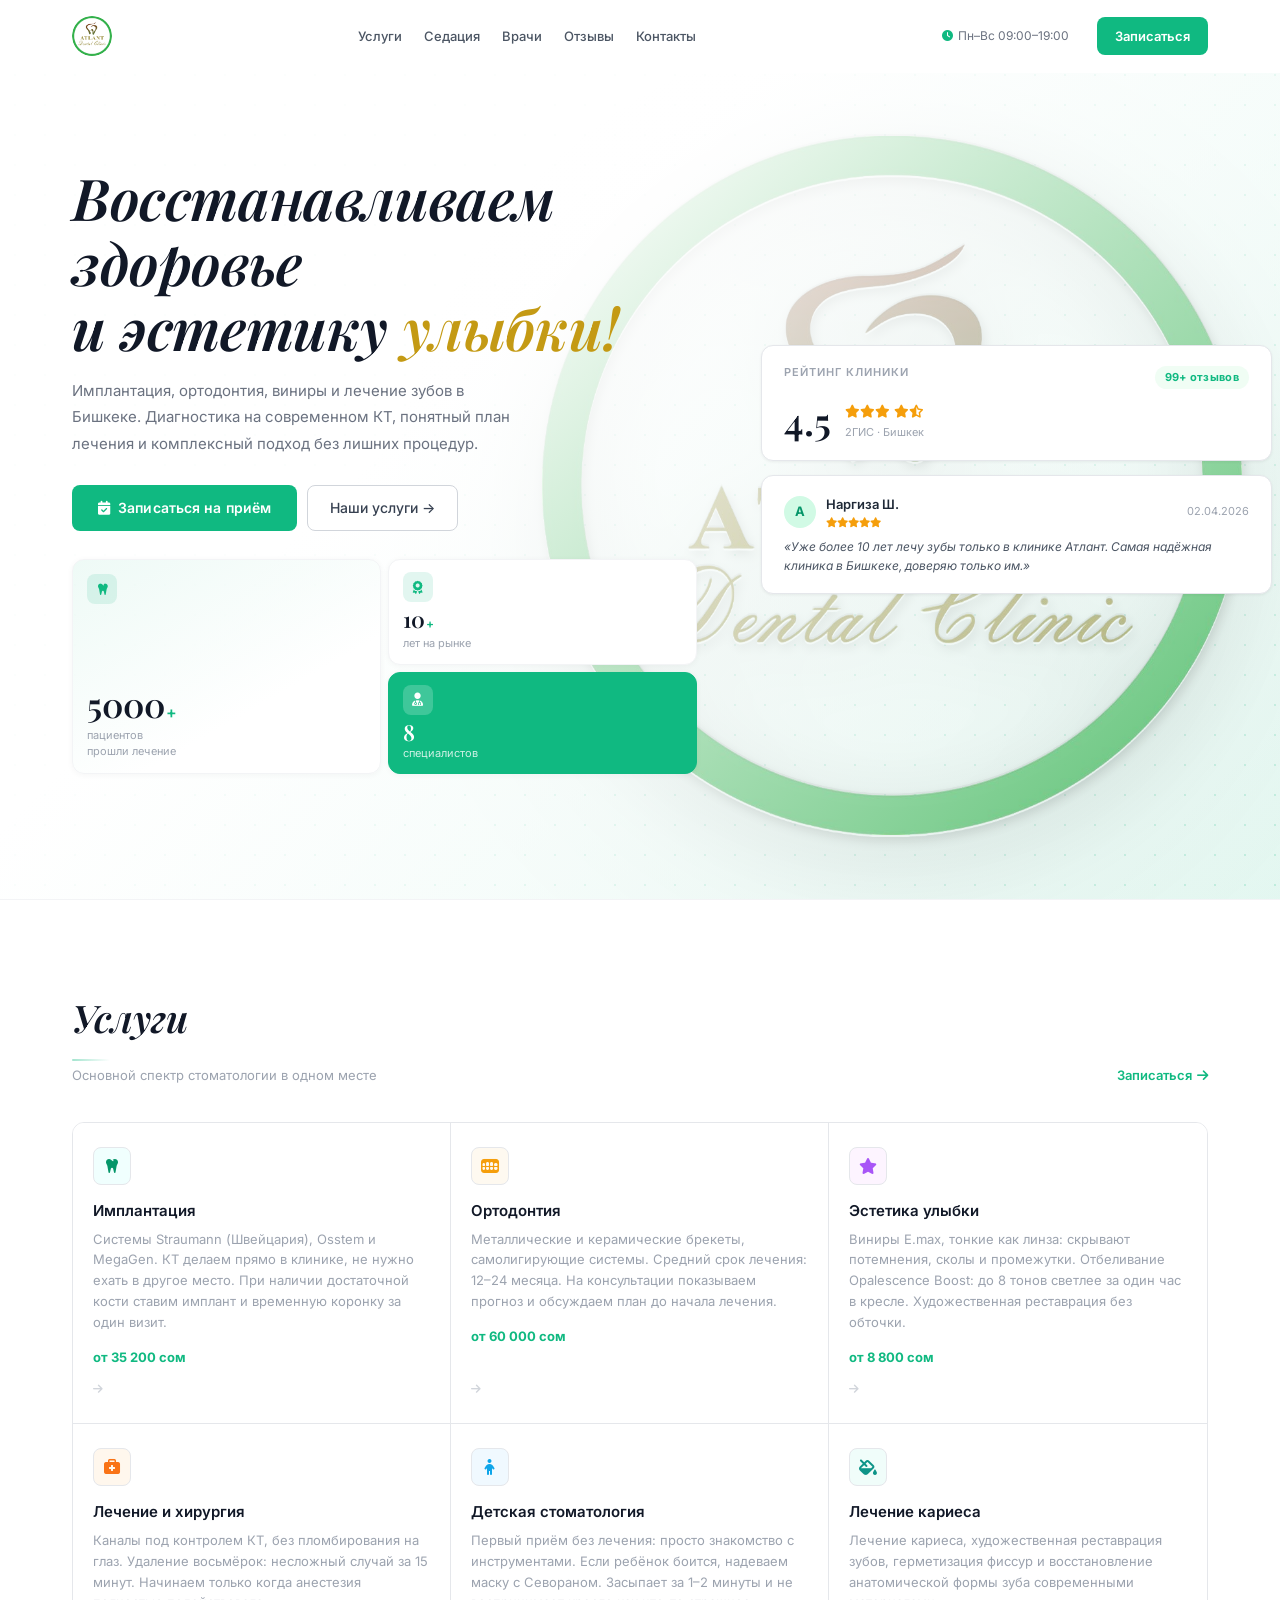
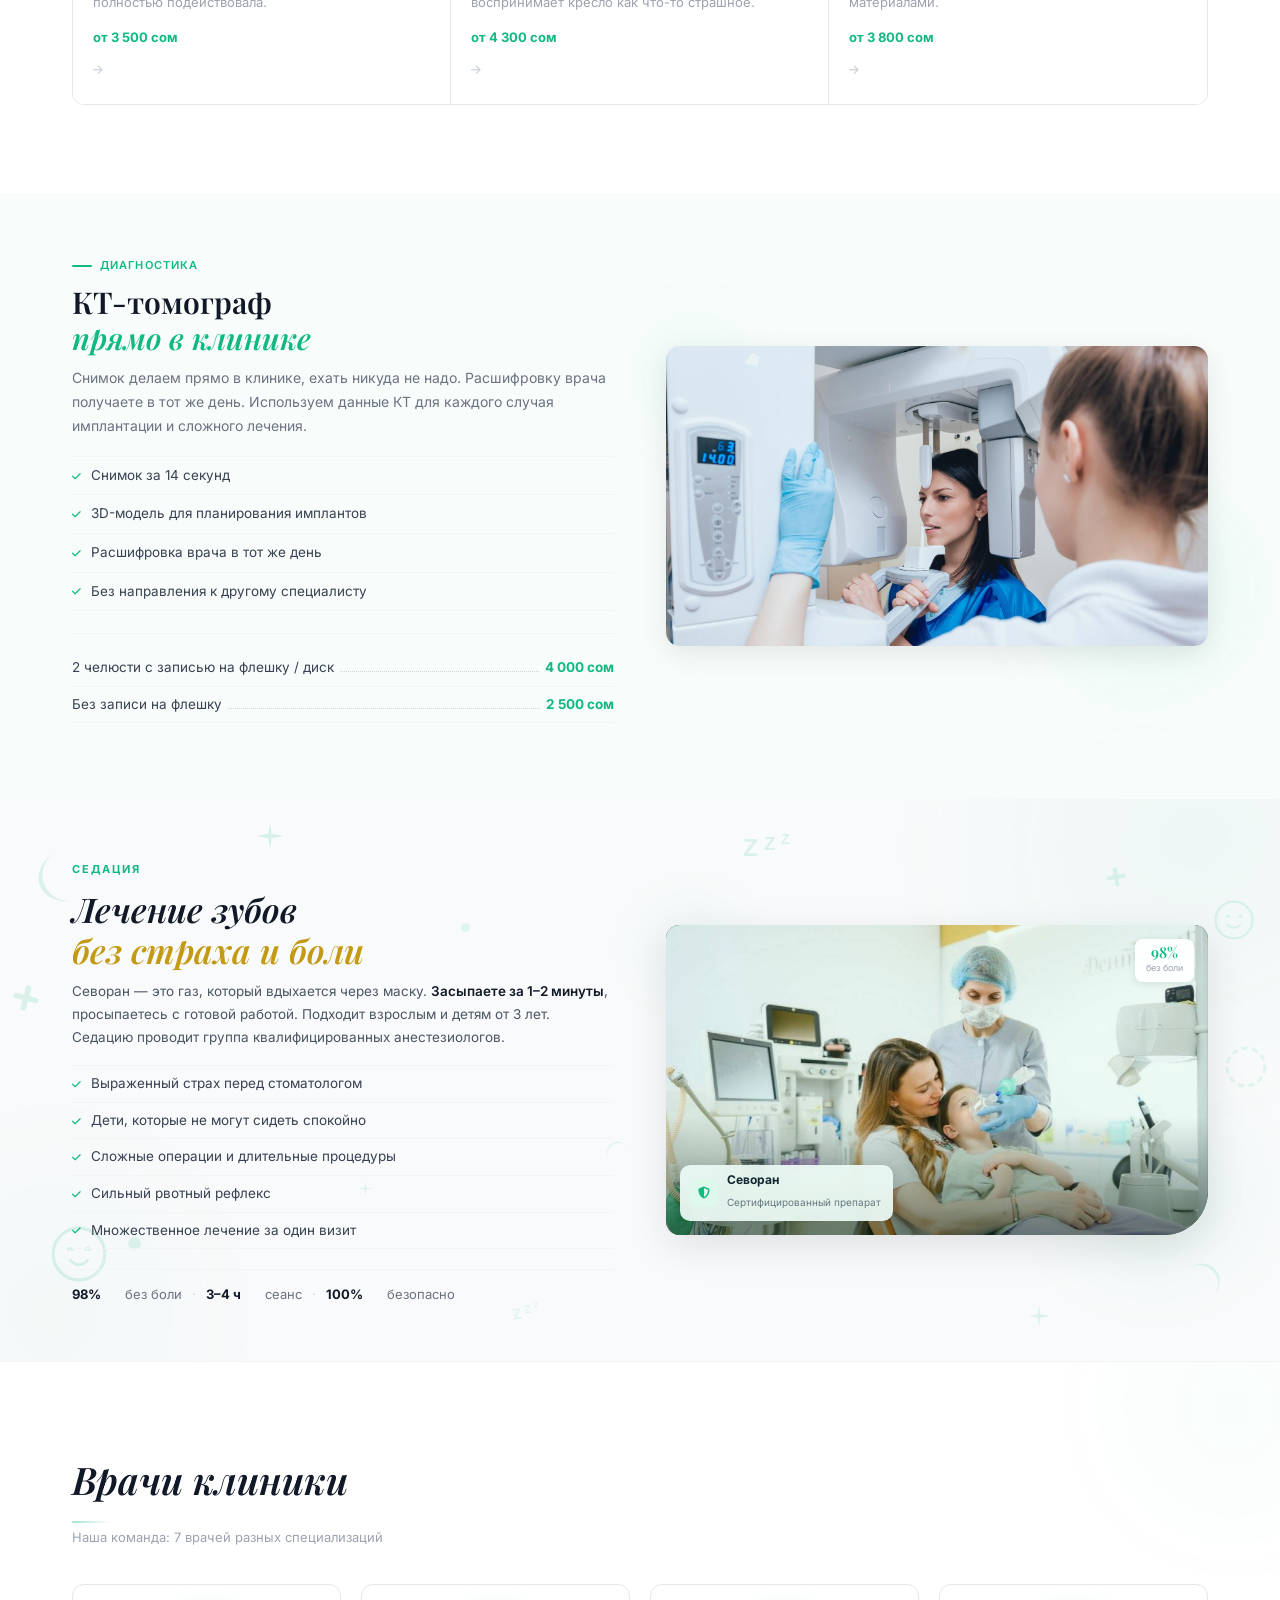
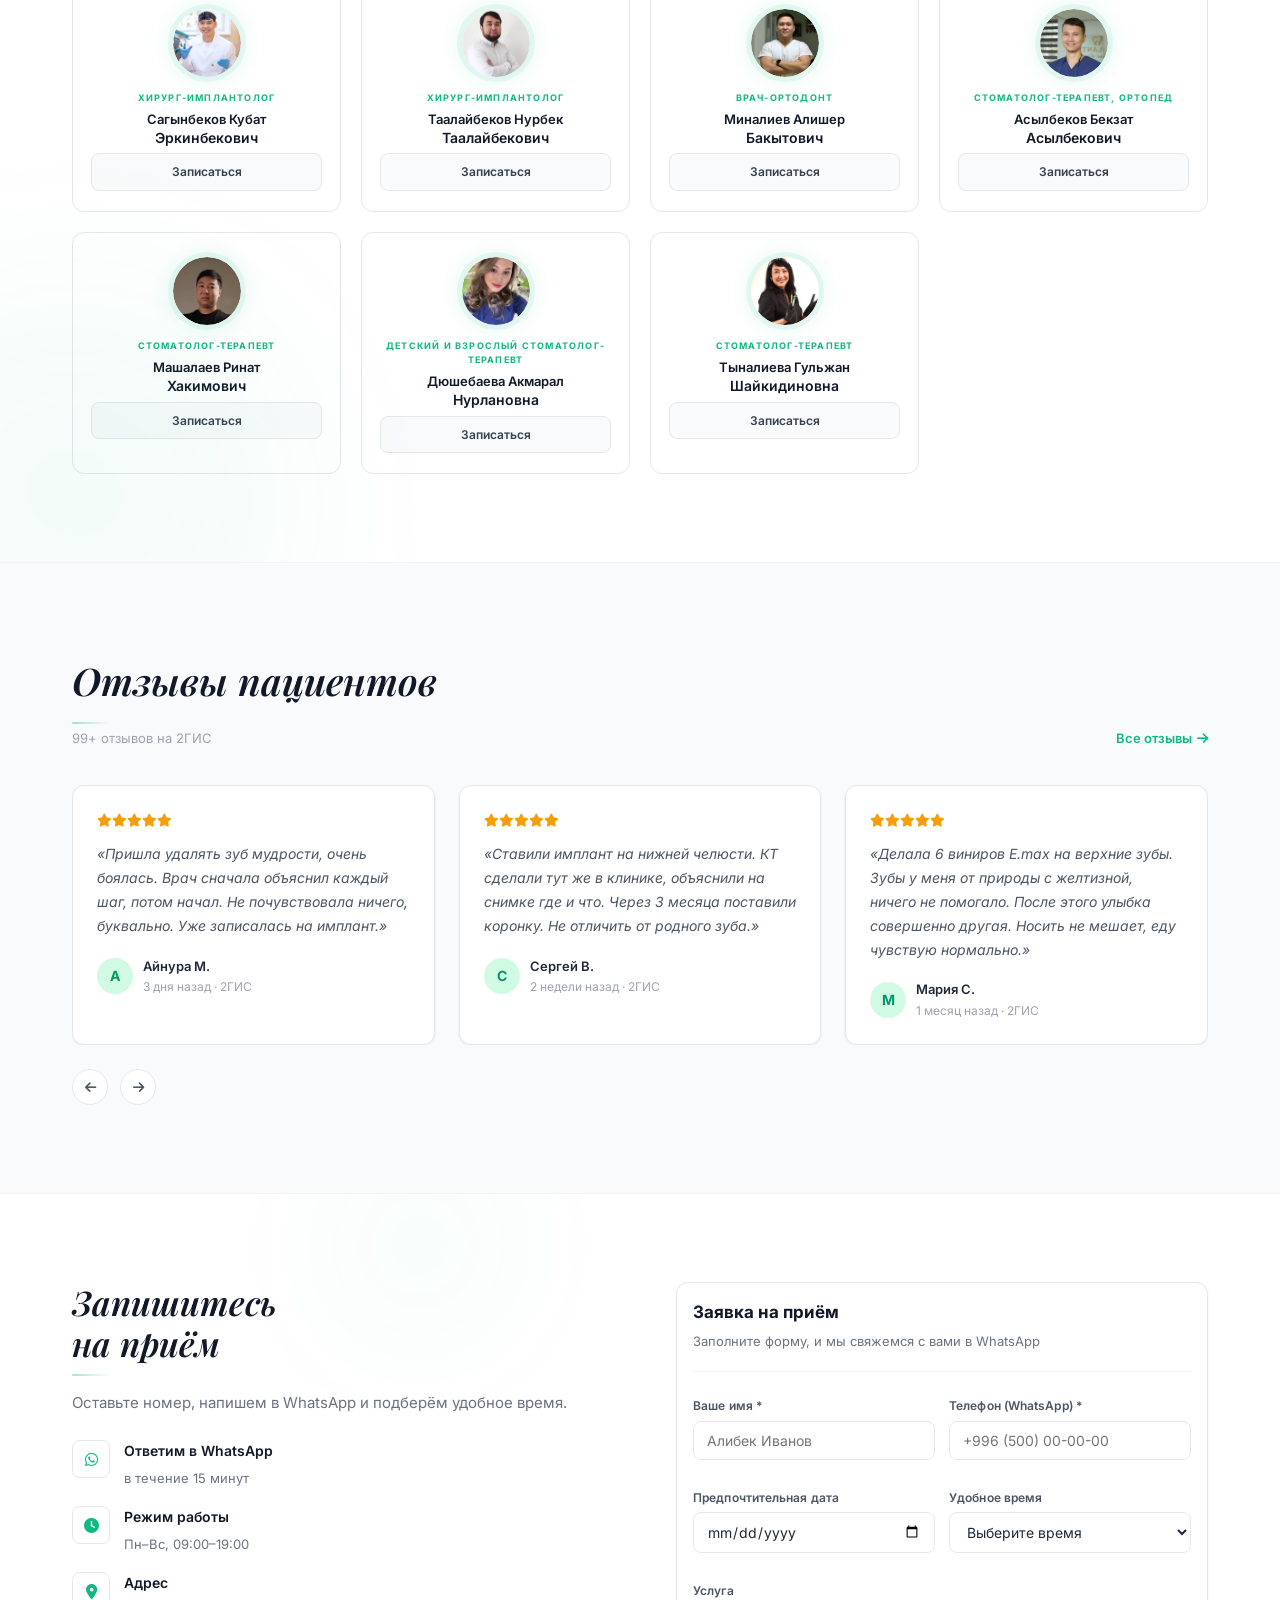
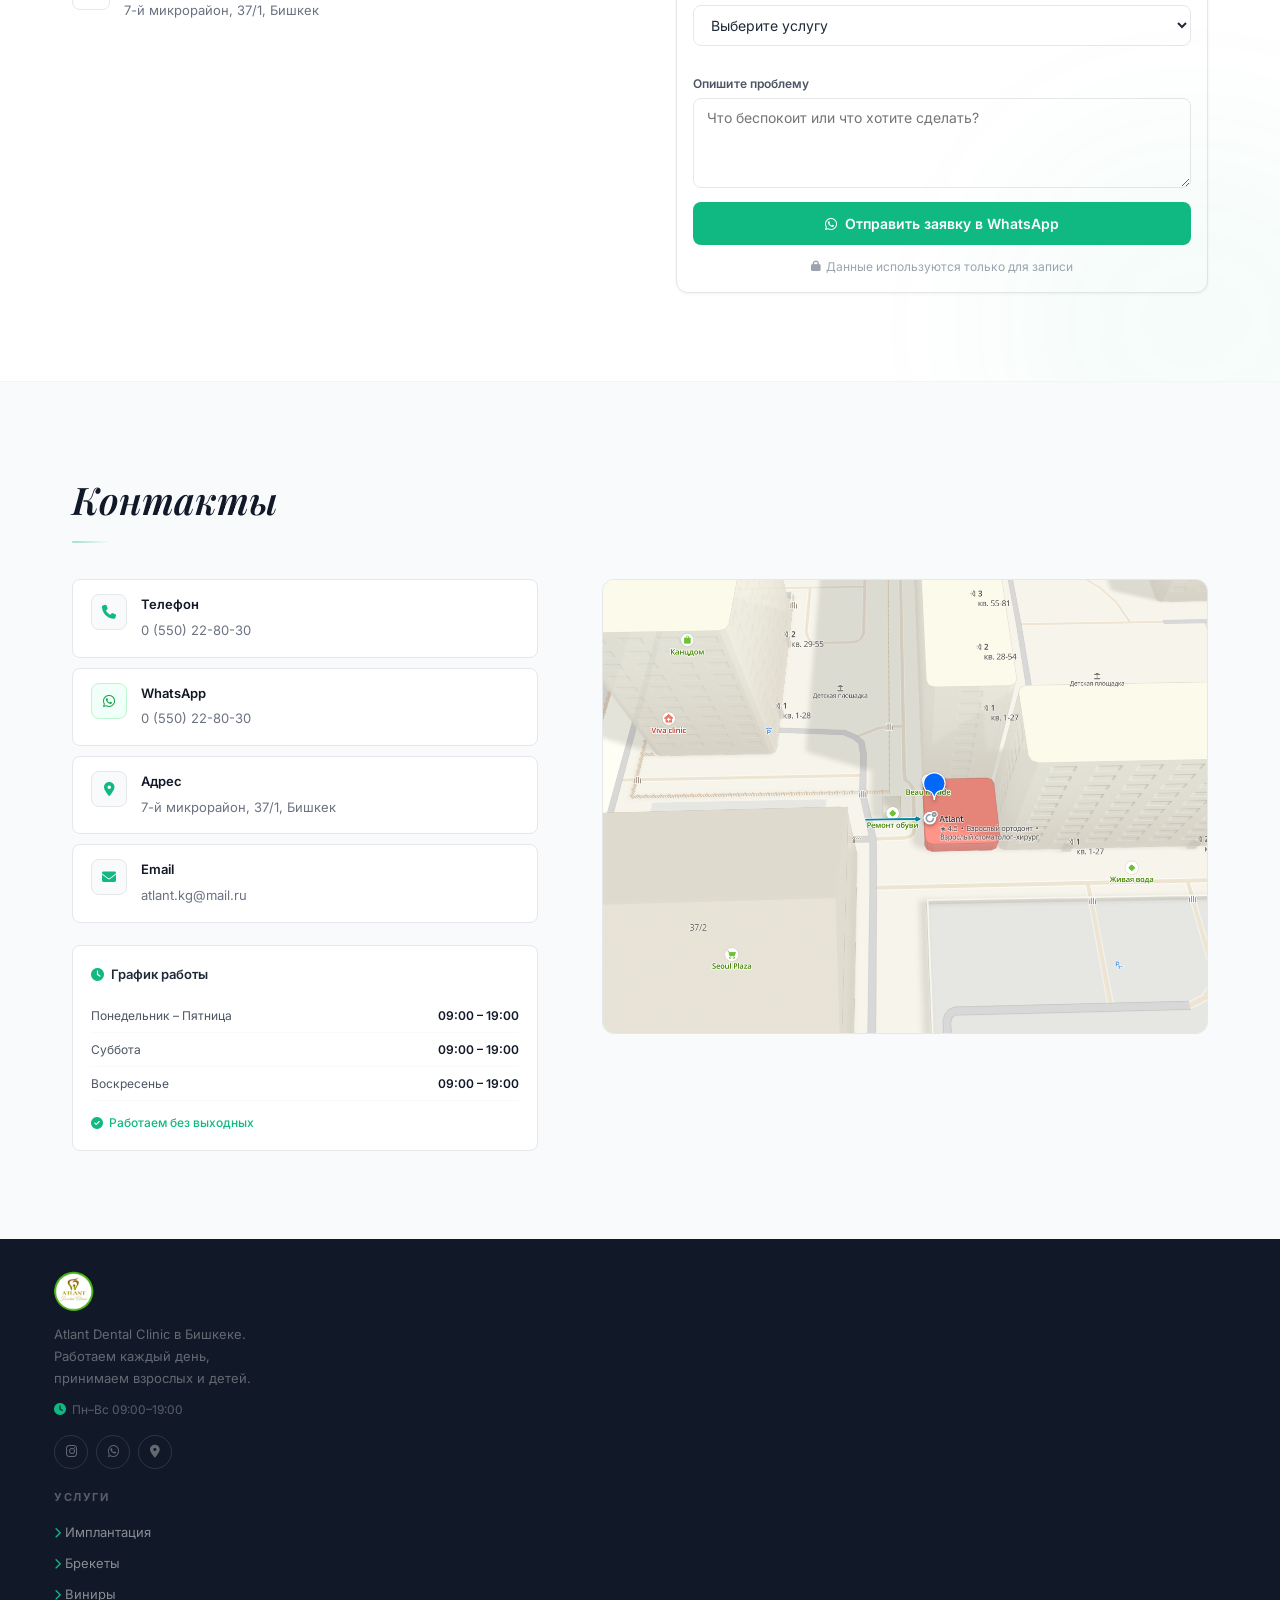
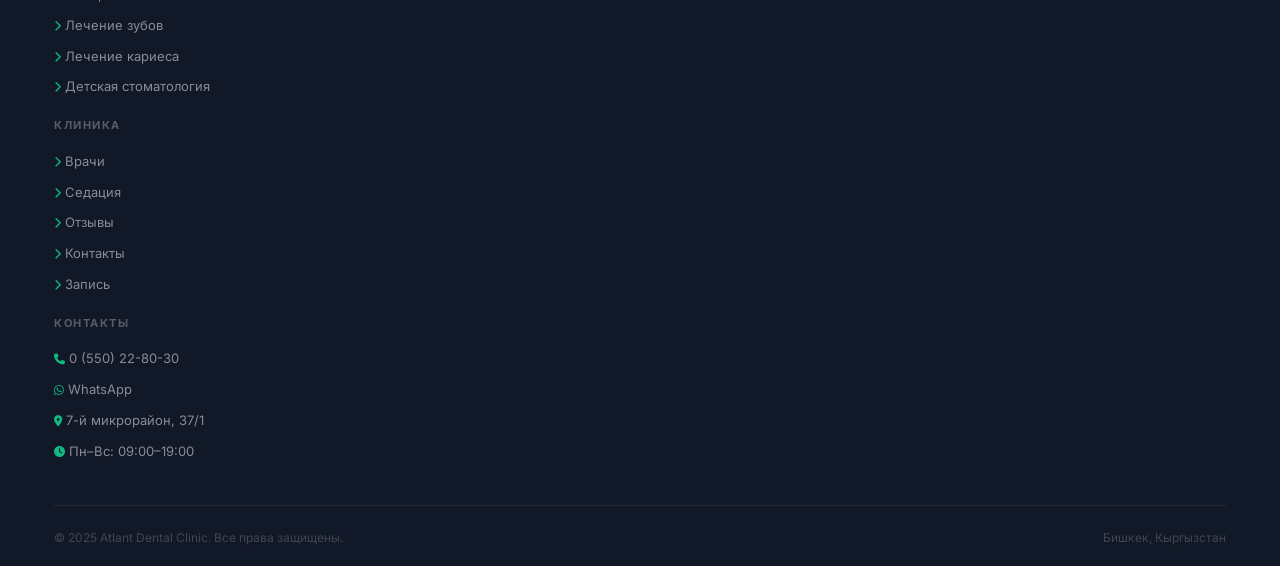
==== commit bf96fd75: "fix: use CSS grid for slider track so card width % resolves correctly" ====
--- a/index.html
+++ b/index.html
@@ -183,7 +183,7 @@
         <div class="svc2-arrow"><i class="fas fa-arrow-right"></i></div>
       </a>
 
-      <a href="caries.html" class="svc2-card reveal delay-1" style="--card-img:url('images/Caries.jpg')">
+      <a href="caries.html" class="svc2-card reveal delay-1" style="--card-img:url('images/caries.jpg')">
         <div class="svc2-icon" style="background:#f0fdfa;color:#0d9488"><i class="fas fa-fill-drip"></i></div>
         <div class="svc2-body">
           <div class="svc2-name">Лечение кариеса</div>
--- a/style.css
+++ b/style.css
@@ -296,14 +296,11 @@
   width: 100%;
   height: 100%;
   object-fit: contain;
-  opacity: 0.55;
+  opacity: 0.82;
   display: block;
 }
 .hero-deco-logo-veil {
-  position: absolute;
-  inset: 0;
-  background: radial-gradient(ellipse at center, rgba(255,255,255,0) 20%, rgba(255,255,255,0.15) 100%);
-  pointer-events: none;
+  display: none;
 }
 @keyframes heroDrift {
   0%   { transform: translateY(-50%); }
@@ -1142,10 +1139,9 @@
   position: relative; overflow: hidden;
 }
 
-.slider-wrap { overflow: hidden; margin: 0 -4px; margin-top: 36px; }
-.slider-track { display: flex; gap: 16px; transition: transform 0.4s cubic-bezier(0.4,0,0.2,1); padding: 4px; }
+.slider-wrap { overflow: hidden; margin-top: 36px; }
+.slider-track { display: grid; grid-auto-flow: column; grid-auto-columns: calc(33.333% - 16px); gap: 24px; transition: transform 0.4s cubic-bezier(0.4,0,0.2,1); }
 .review-card {
-  flex: 0 0 calc(33.333% - 12px);
   min-width: 0;
   background: #fff;
   border: 1px solid var(--gray-200);
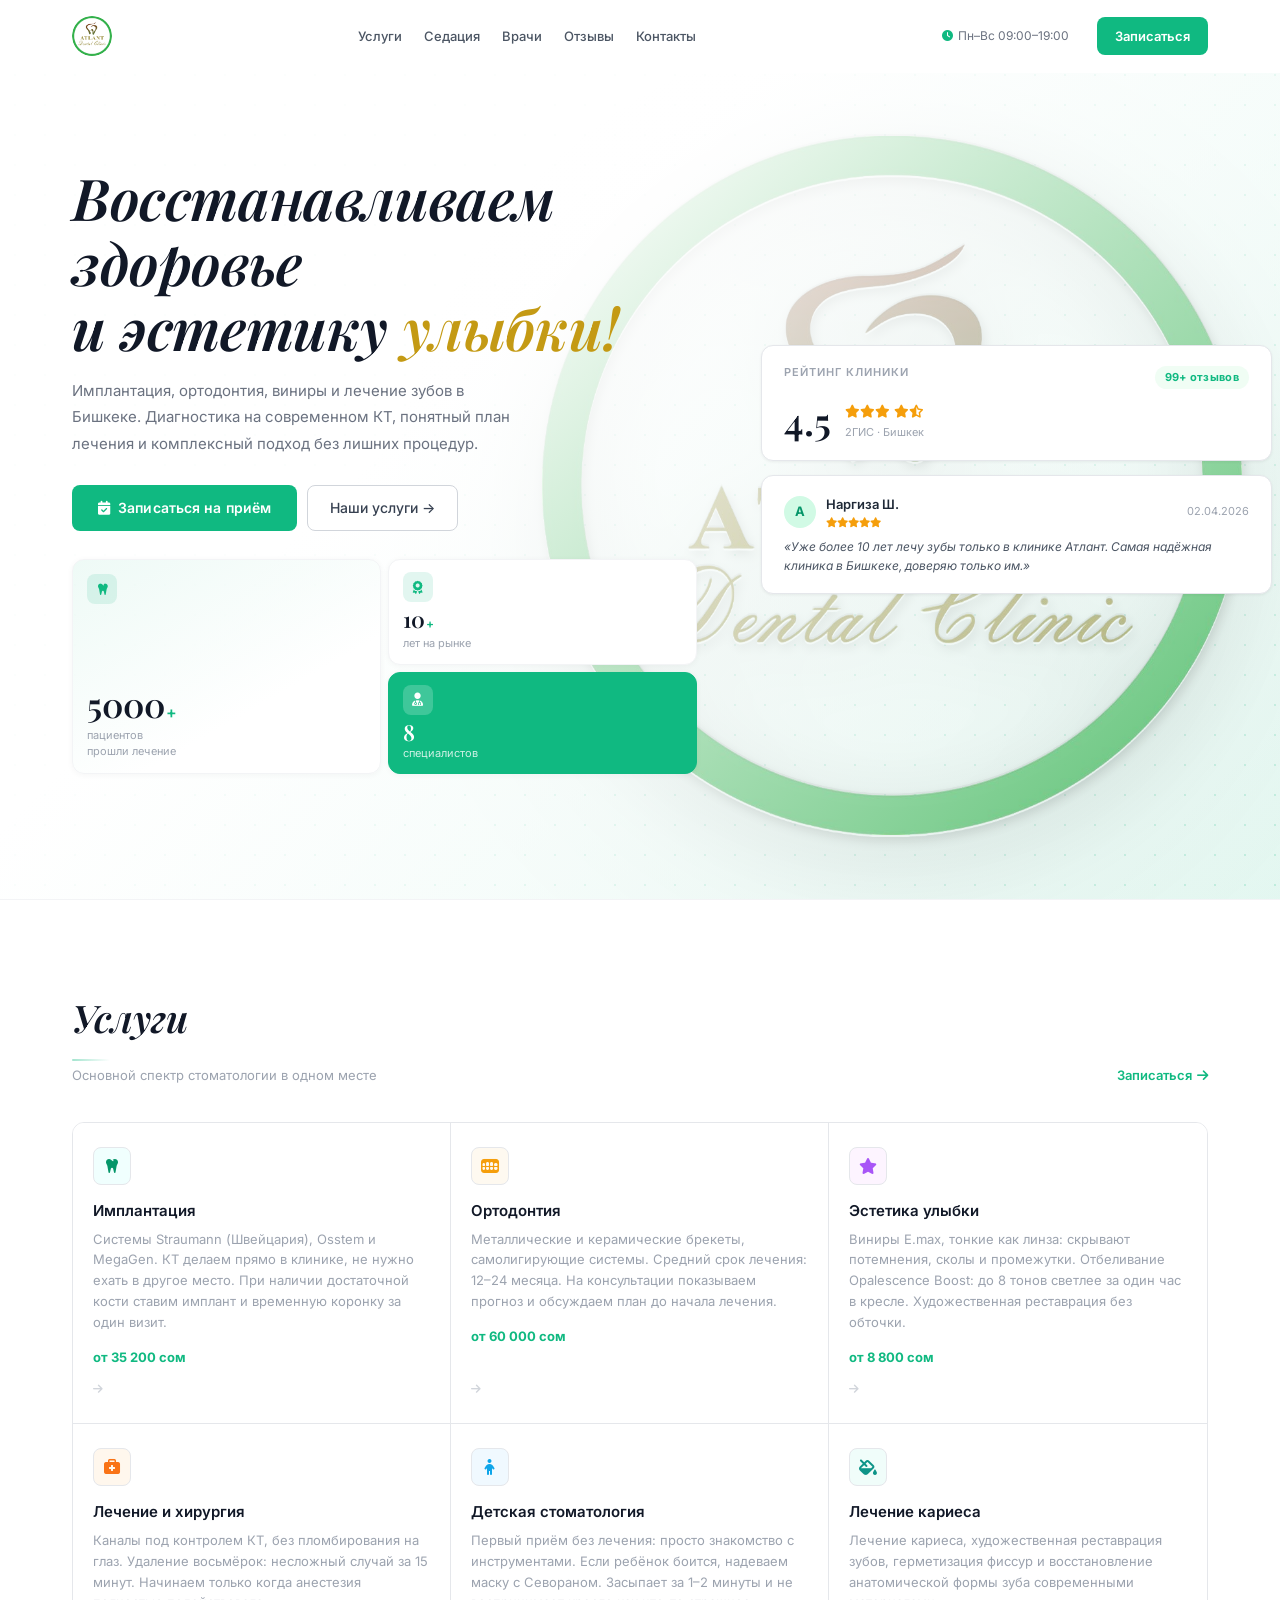
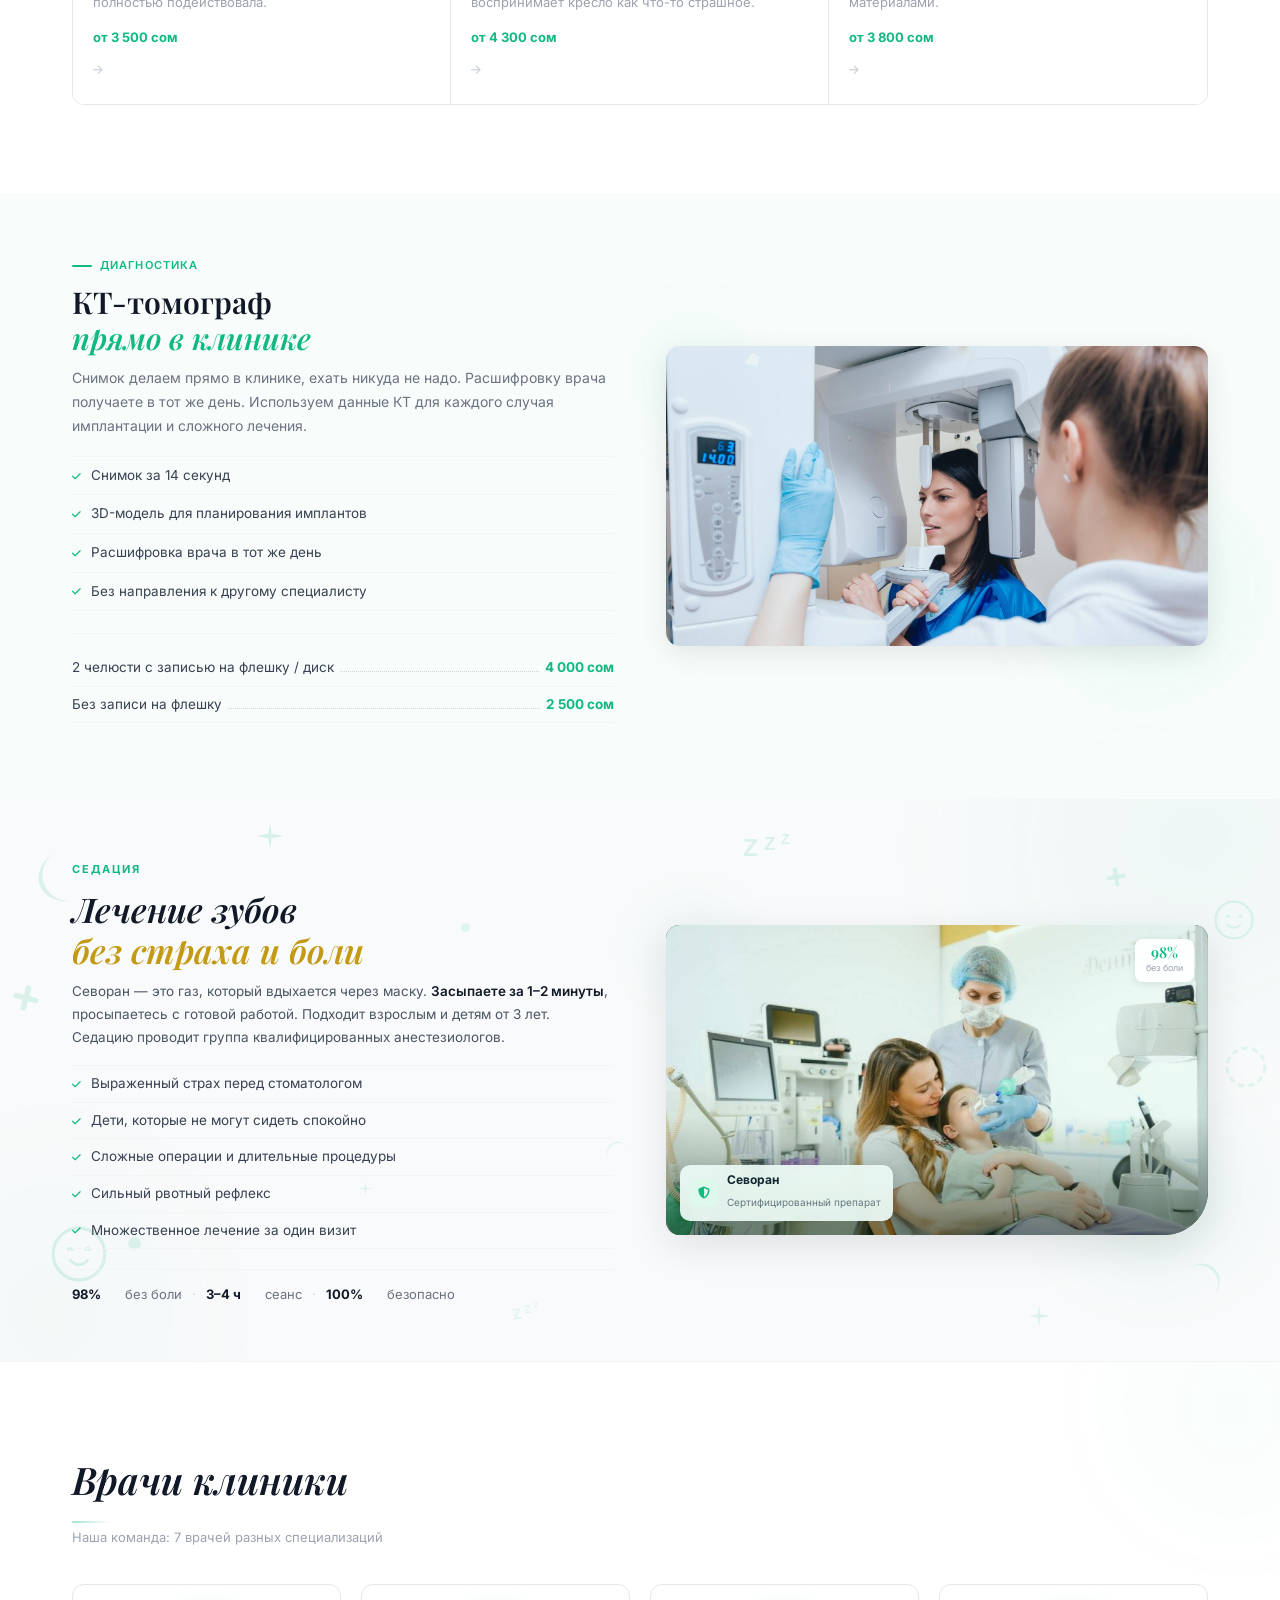
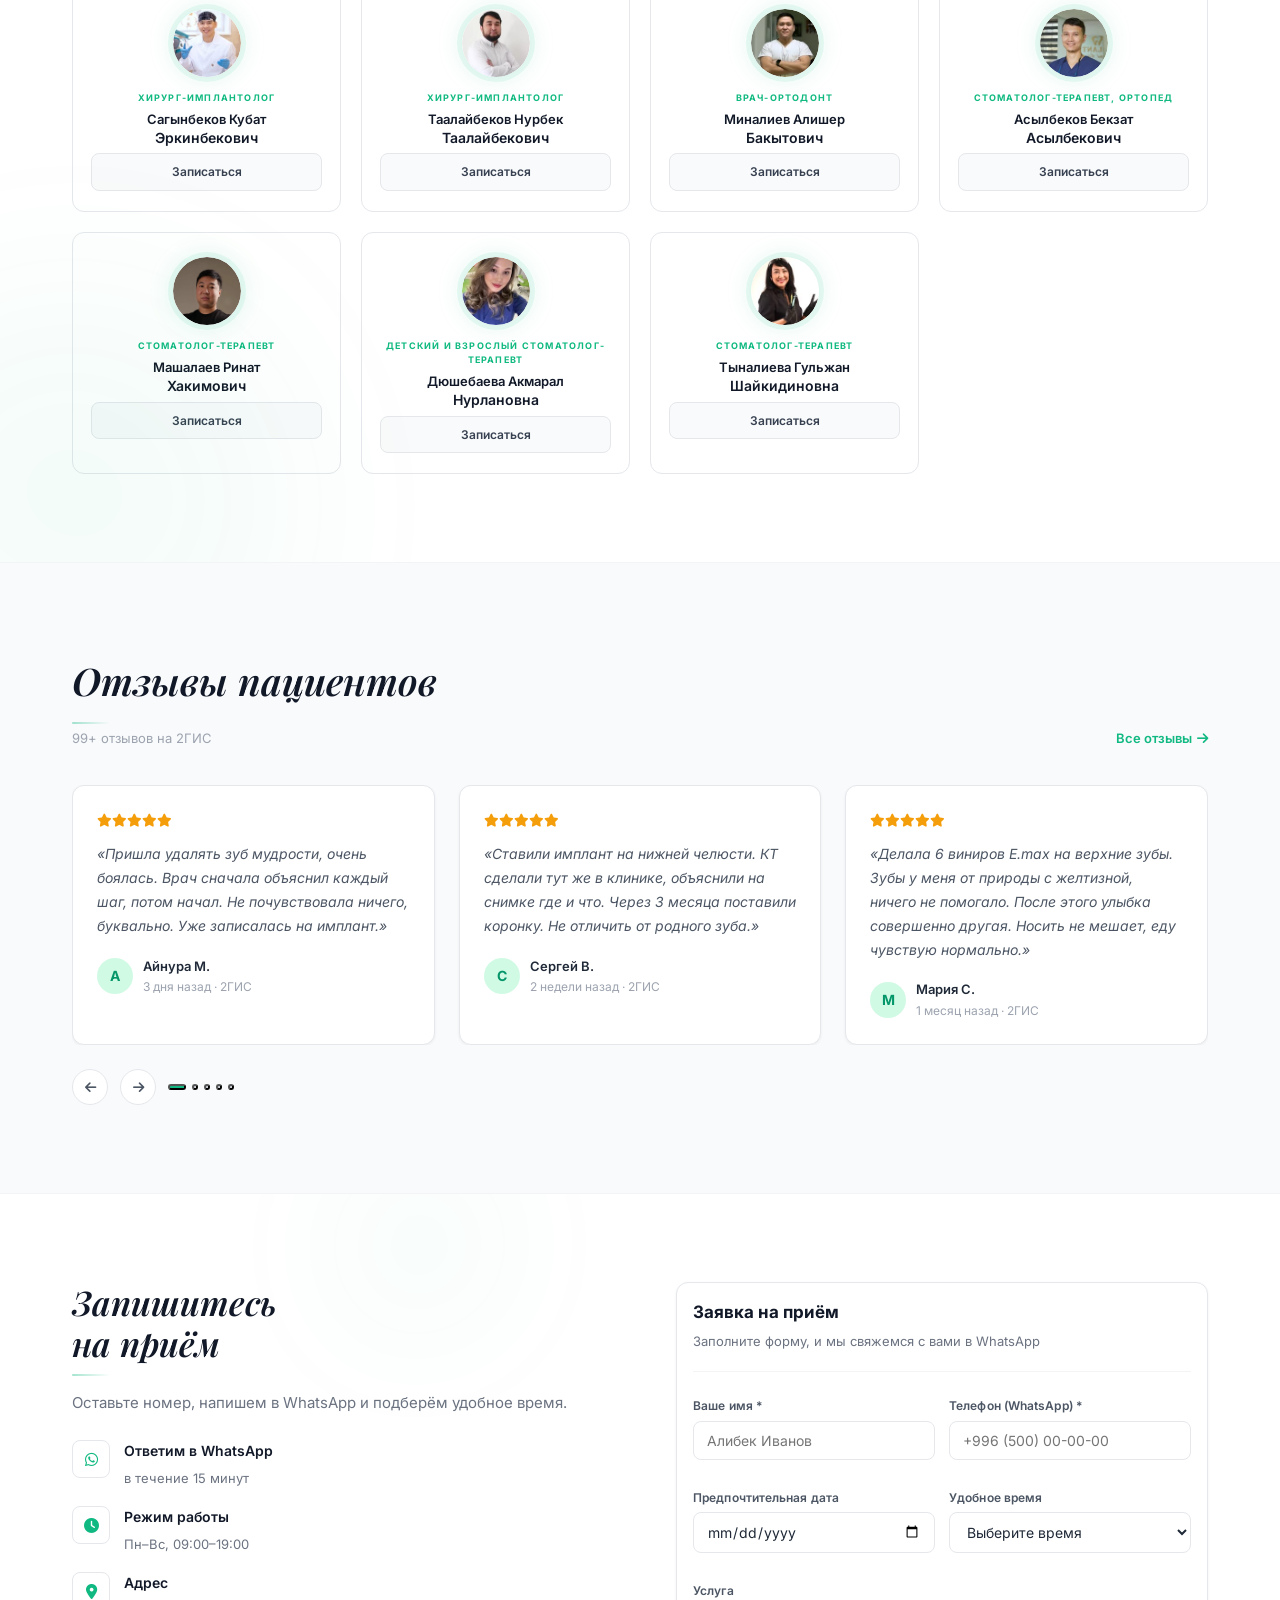
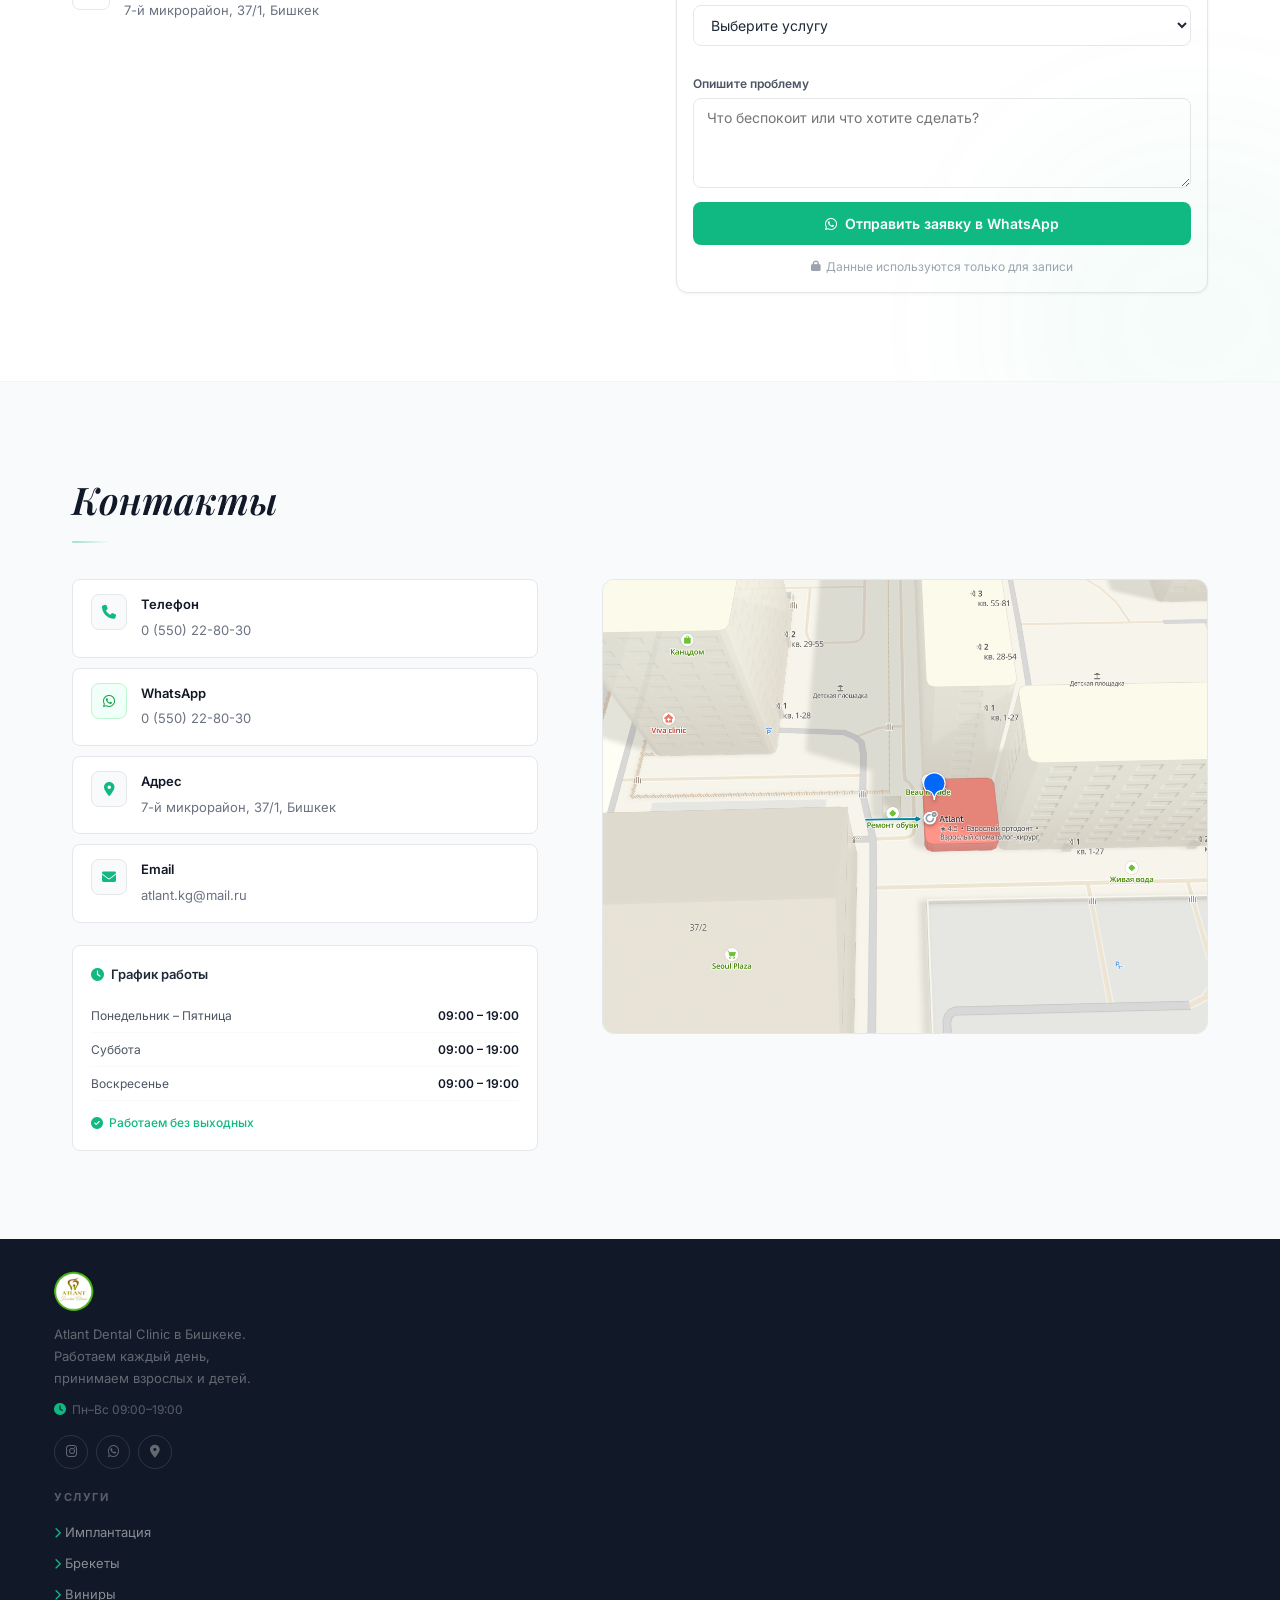
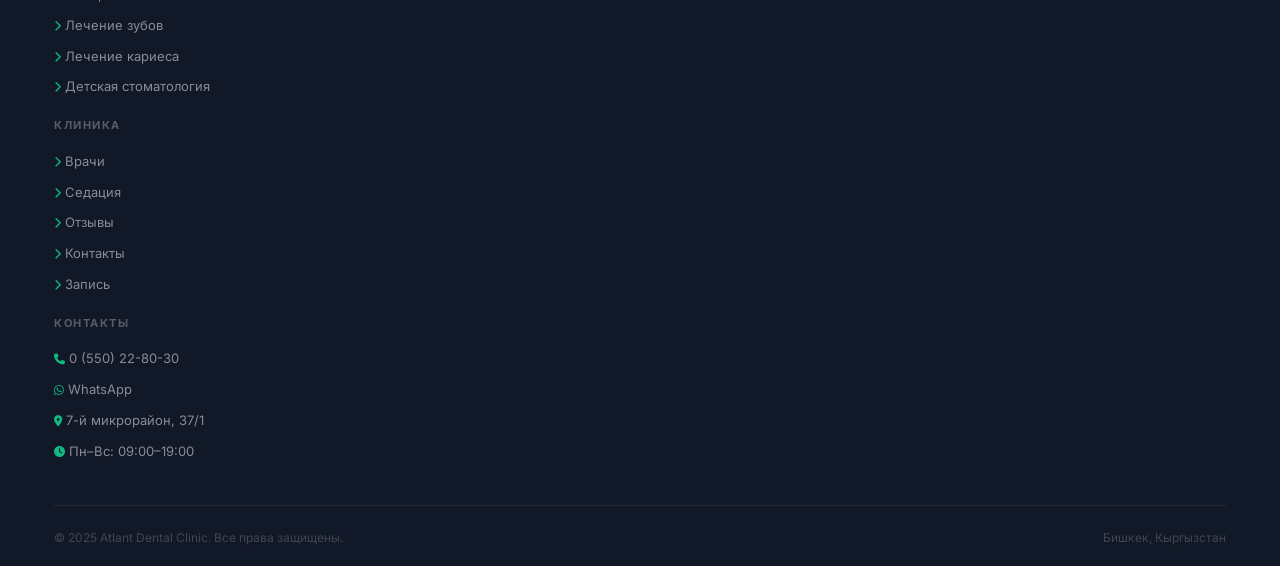
==== commit dec97af2: "feat: all pending changes - braces/veneers/implants redesigns, new images" ====
--- a/index.html
+++ b/index.html
@@ -673,18 +673,29 @@
   document.querySelectorAll('.hero-stat-num[data-target]').forEach(el => countObs.observe(el));
 
   // Review slider
-  const track = document.querySelector('.reviews-track');
+  const track = document.getElementById('sliderTrack');
   if (track) {
     let idx = 0;
-    const cards = track.querySelectorAll('.review-card');
+    const cards = Array.from(track.querySelectorAll('.review-card'));
+    const dotsWrap = document.getElementById('sliderDots');
+    const maxIdx = cards.length - 1;
+
+    cards.forEach((_, i) => {
+      const d = document.createElement('button');
+      d.className = 'slider-dot' + (i === 0 ? ' active' : '');
+      d.addEventListener('click', () => goTo(i));
+      dotsWrap.appendChild(d);
+    });
+
     function goTo(n) {
-      idx = (n + cards.length) % cards.length;
-      track.scrollTo({ left: cards[idx].offsetLeft - 16, behavior: 'smooth' });
+      idx = Math.max(0, Math.min(n, maxIdx));
+      const cardW = cards[0].offsetWidth + 24;
+      track.style.transform = `translateX(-${idx * cardW}px)`;
+      dotsWrap.querySelectorAll('.slider-dot').forEach((d, i) => d.classList.toggle('active', i === idx));
     }
-    const prev = document.querySelector('.rev-prev');
-    const next = document.querySelector('.rev-next');
-    if (prev) prev.addEventListener('click', () => goTo(idx - 1));
-    if (next) next.addEventListener('click', () => goTo(idx + 1));
+
+    document.getElementById('sliderPrev').addEventListener('click', () => goTo(idx - 1));
+    document.getElementById('sliderNext').addEventListener('click', () => goTo(idx + 1));
   }
 
   // FAQ accordion
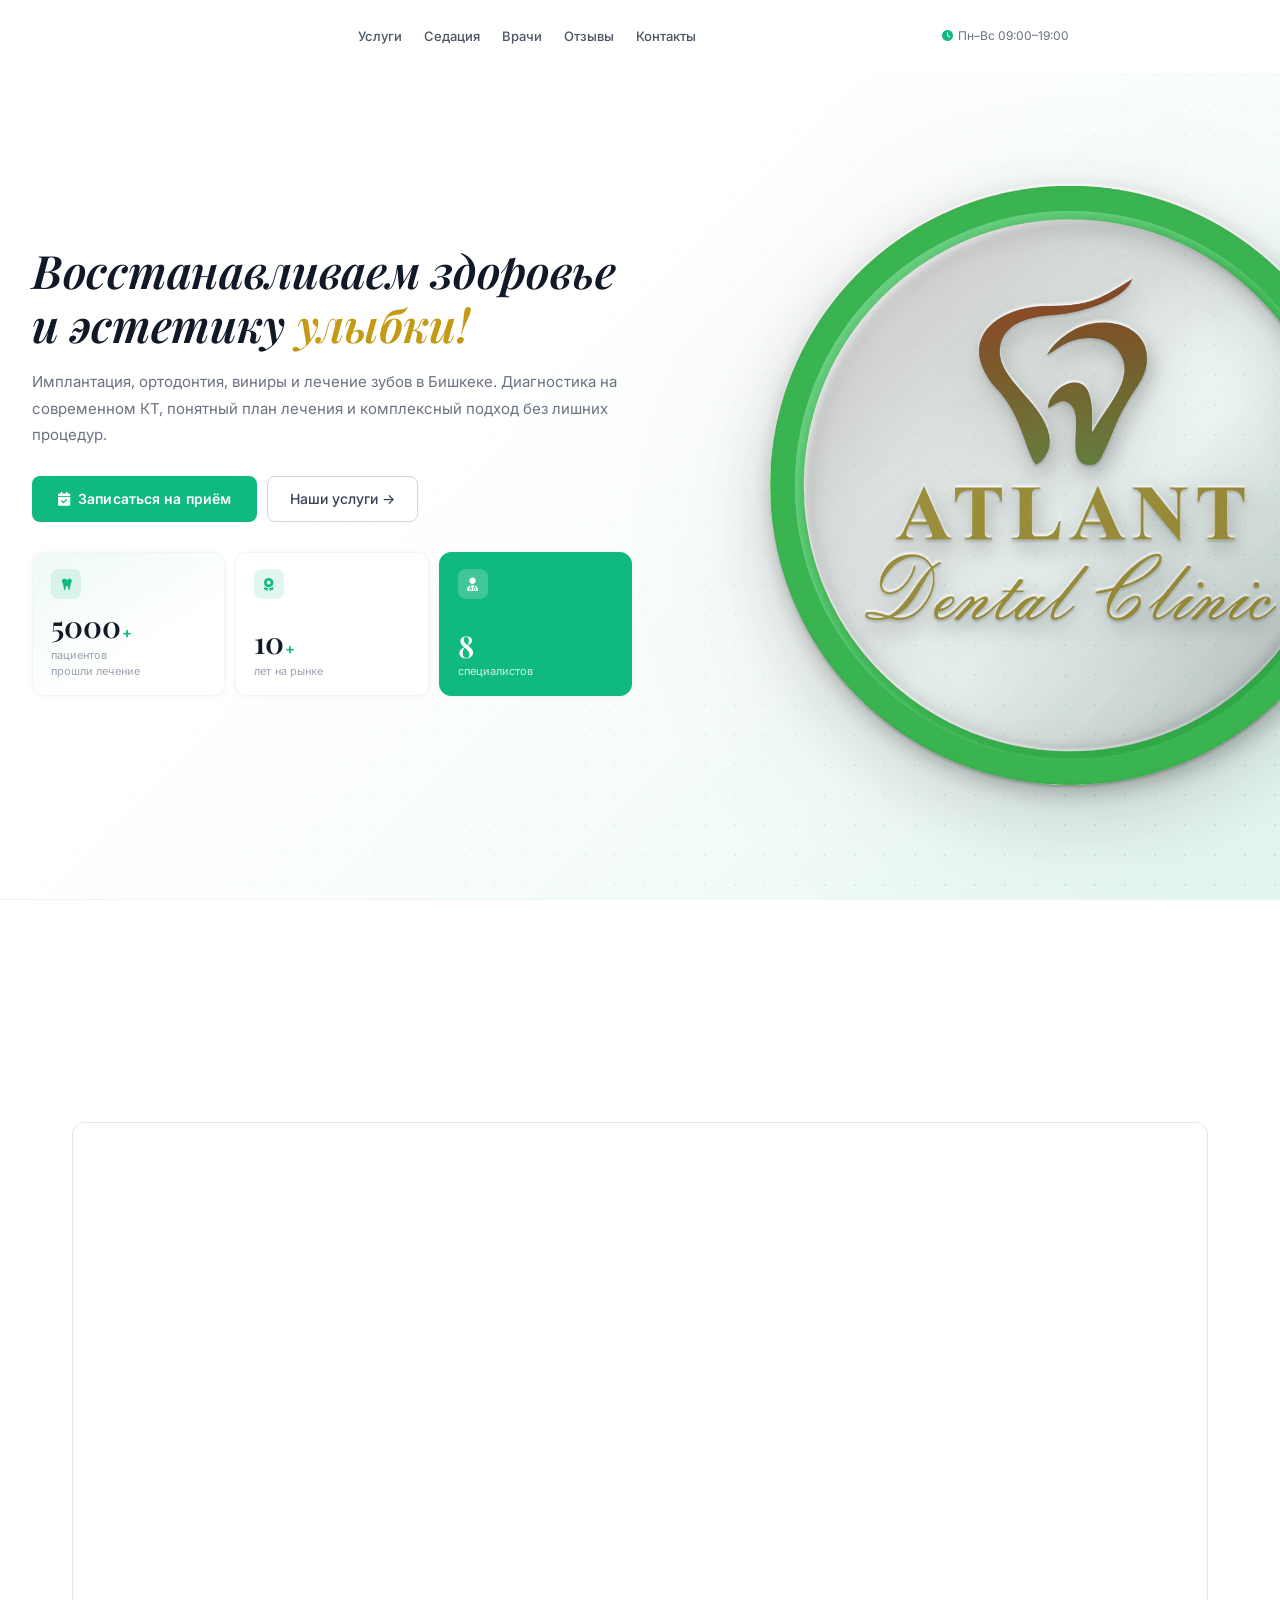
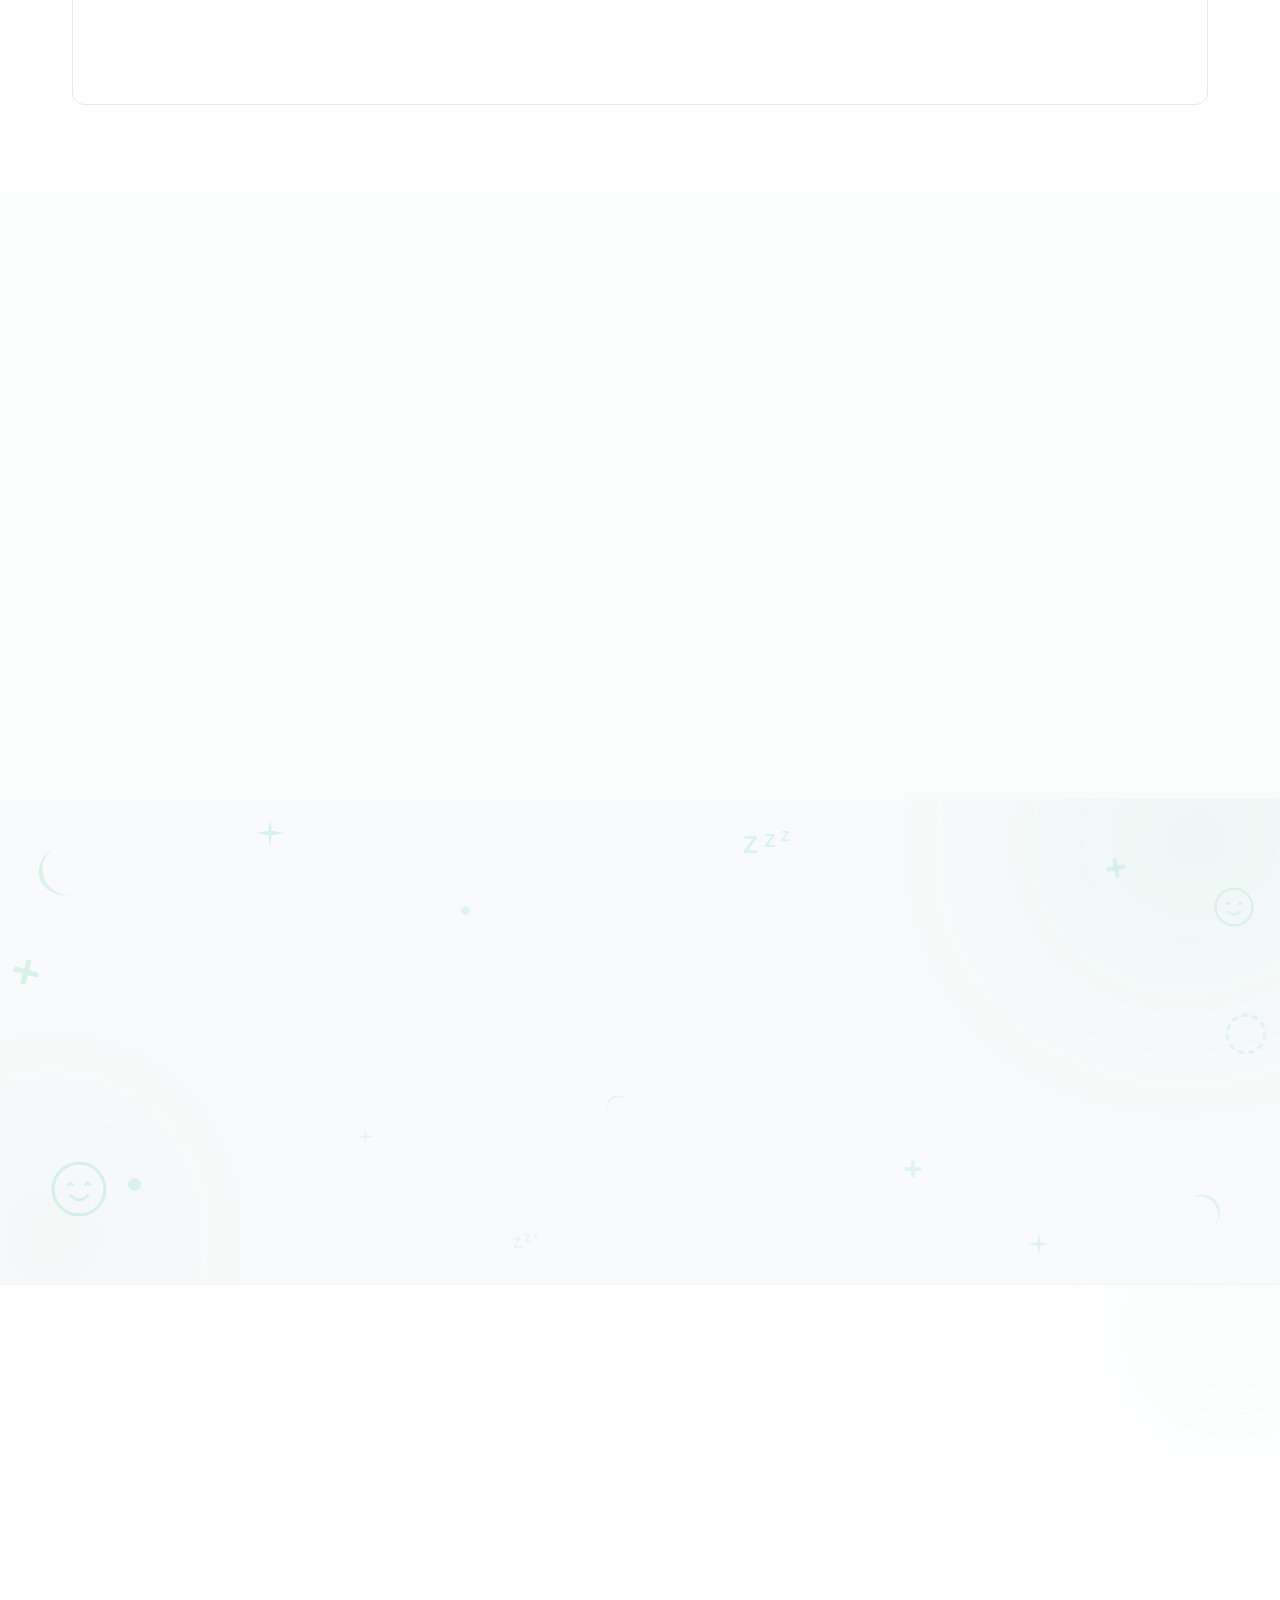
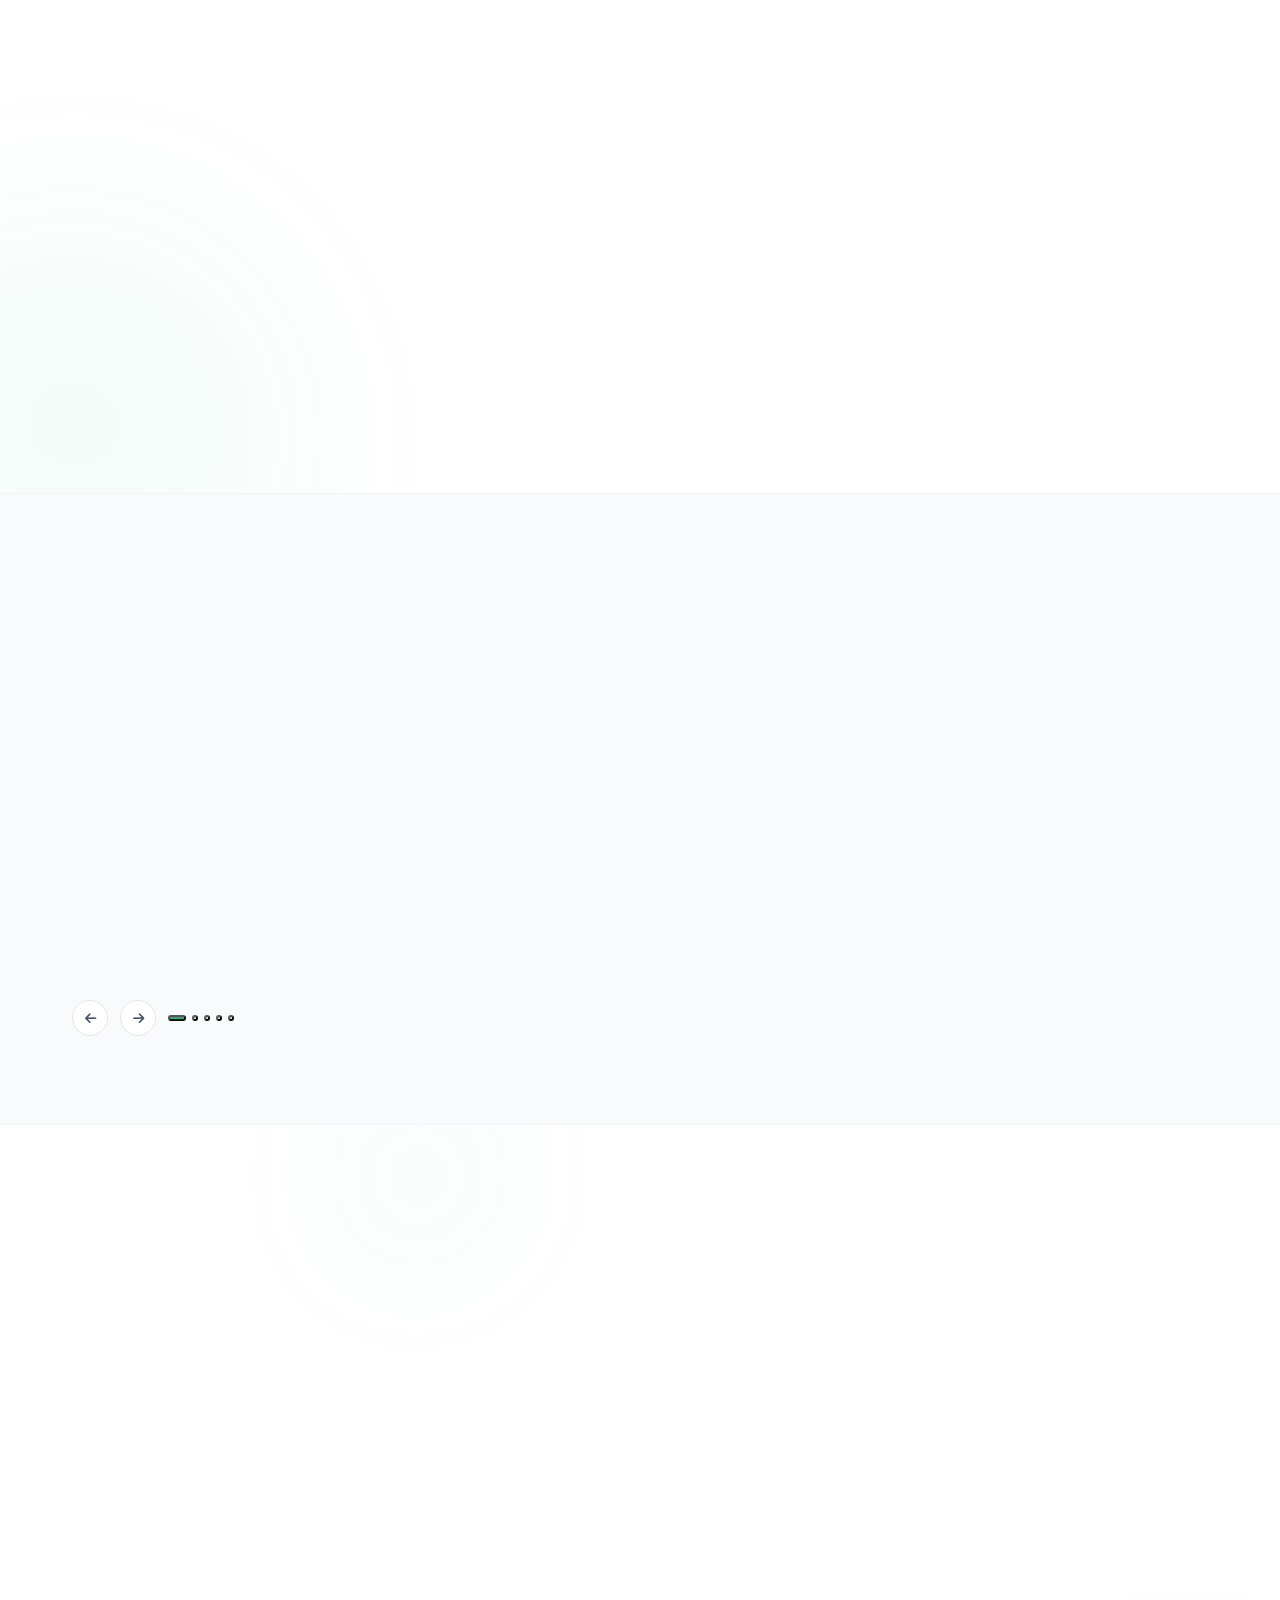
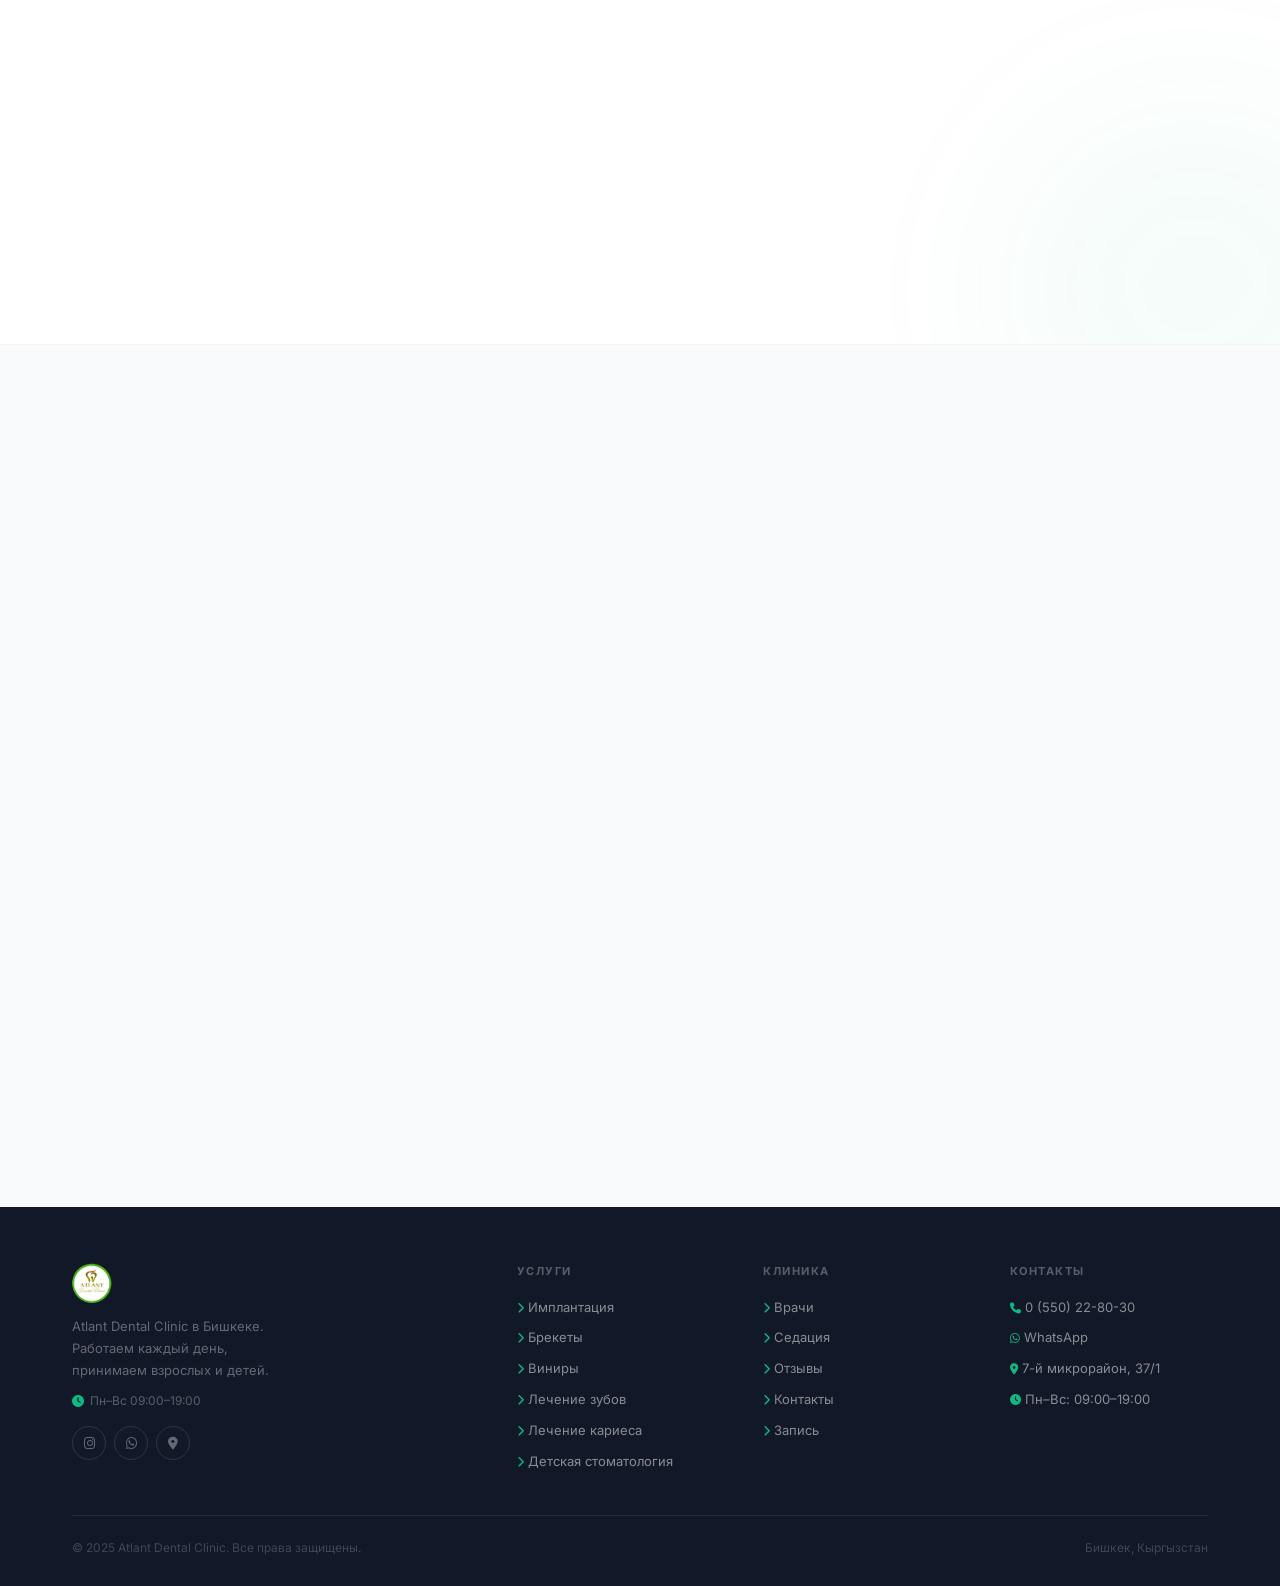
==== commit b705c5bb: "Update website" ====
--- a/index.html
+++ b/index.html
@@ -13,7 +13,7 @@
 </head>
 <body>
 
-<nav id="navbar">
+<nav id="navbar" class="logo-hidden">
   <div class="nav-inner">
     <a href="#hero" class="logo">
       <img src="images/Truelogo.png" alt="Atlant Dental Clinic" class="logo-img"/>
@@ -57,7 +57,10 @@
   <div class="container">
     <div class="hero-inner">
       <div class="hero-left">
-<h1 class="hero-title reveal delay-1">Восстанавливаем здоровье<br>и эстетику <em>улыбки!</em></h1>
+        <h1 class="hero-title reveal delay-1">
+          <span class="hero-title-line">Восстанавливаем здоровье</span>
+          <span class="hero-title-line">и эстетику <em>улыбки!</em></span>
+        </h1>
         <p class="hero-desc reveal delay-2">Имплантация, ортодонтия, виниры и лечение зубов в Бишкеке. Диагностика на современном КТ, понятный план лечения и комплексный подход без лишних процедур.</p>
         <div class="hero-btns reveal delay-3">
           <a href="#appointment" class="btn-green"><i class="fas fa-calendar-check"></i> Записаться на приём</a>
@@ -88,39 +91,7 @@
         </div>
       </div>
 
-      <div class="hero-right reveal delay-2">
-        <div class="hv-stack">
-          
-          <div class="hv-card hv-rating">
-            <div class="hv-rating-top">
-              <div class="hv-label">Рейтинг клиники</div>
-              <span class="hv-pill">99+ отзывов</span>
-            </div>
-            <div class="hv-rating-row">
-              <span class="hv-score">4.5</span>
-              <div>
-                <div class="hv-stars">
-                  <i class="fas fa-star"></i><i class="fas fa-star"></i><i class="fas fa-star"></i>
-                  <i class="fas fa-star"></i><i class="fas fa-star-half-alt"></i>
-                </div>
-                <div class="hv-city">2ГИС · Бишкек</div>
-              </div>
-            </div>
-          </div>
-          
-          <div class="hv-card hv-review">
-            <div class="hv-review-head">
-              <div class="hv-ava">А</div>
-              <div>
-                <div class="hv-reviewer">Наргиза Ш.</div>
-                <div class="hv-rev-stars"><i class="fas fa-star"></i><i class="fas fa-star"></i><i class="fas fa-star"></i><i class="fas fa-star"></i><i class="fas fa-star"></i></div>
-              </div>
-              <div class="hv-ago">02.04.2026</div>
-            </div>
-            <p class="hv-review-text">«Уже более 10 лет лечу зубы только в клинике Атлант. Самая надёжная клиника в Бишкеке, доверяю только им.»</p>
-          </div>
-        </div>
-      </div>
+      <div class="hero-right"></div>
     </div>
   </div>
 </section>
@@ -303,7 +274,7 @@
     <div class="sed-popup-wrap reveal">
       <div class="sed-left">
         <div class="section-label">Седация</div>
-        <h2 class="sed-question">Лечение зубов<br><em>без страха и боли</em></h2>
+        <h2 class="sed-question">Боитесь <em>стоматологов?</em></h2>
         <p class="sed-subtitle">Севоран — это газ, который вдыхается через маску. <strong>Засыпаете за 1–2 минуты</strong>, просыпаетесь с готовой работой. Подходит взрослым и детям от 3 лет. Седацию проводит группа квалифицированных анестезиологов.</p>
         <ul class="sed-for-list">
           <li><i class="fas fa-check"></i> Выраженный страх перед стоматологом</li>
@@ -313,13 +284,6 @@
           <li><i class="fas fa-check"></i> Множественное лечение за один визит</li>
         </ul>
 
-        <div class="sed-left-stats">
-          <span class="sed-ls"><span class="sed-ls-num">98%</span>&nbsp;<span class="sed-ls-lbl">без боли</span></span>
-          <span class="sed-ls-div">·</span>
-          <span class="sed-ls"><span class="sed-ls-num">3–4 ч</span>&nbsp;<span class="sed-ls-lbl">сеанс</span></span>
-          <span class="sed-ls-div">·</span>
-          <span class="sed-ls"><span class="sed-ls-num">100%</span>&nbsp;<span class="sed-ls-lbl">безопасно</span></span>
-        </div>
       </div>
       <div class="sed-photo-wrap reveal reveal-delay-1" id="sedPopup">
         <div class="sed-deco-blob sed-deco-1"></div>
@@ -334,10 +298,6 @@
               <strong>Севоран</strong>
               <span>Сертифицированный препарат</span>
             </div>
-          </div>
-          <div class="sed-chip sed-chip-tr">
-            <span class="sed-chip-num">98%</span>
-            <span class="sed-chip-lbl">без боли</span>
           </div>
         </div>
       </div>
@@ -633,7 +593,6 @@
 
 <script>
   const navbar = document.getElementById('navbar');
-  window.addEventListener('scroll', () => navbar.classList.toggle('scrolled', window.scrollY > 60));
   const burger = document.getElementById('burger');
   const mobileMenu = document.getElementById('mobileMenu');
   function closeMobile() { burger.classList.remove('active'); mobileMenu.classList.remove('active'); document.body.classList.remove('no-scroll'); }
@@ -641,14 +600,18 @@
   burger.addEventListener('click', () => { burger.classList.toggle('active'); mobileMenu.classList.toggle('active'); document.body.classList.toggle('no-scroll'); });
   document.querySelectorAll('.mob-link').forEach(l => l.addEventListener('click', closeMobile));
 
-  // Hide logo + btn when hero is visible
+  // Keep the logo and appointment button hidden until the hero is left behind
   const heroEl = document.getElementById('hero');
-  if (heroEl) {
-    const heroObs = new IntersectionObserver(entries => {
-      navbar.classList.toggle('logo-hidden', entries[0].isIntersecting);
-    }, { threshold: 0.1 });
-    heroObs.observe(heroEl);
-  }
+  const updateNavbar = () => {
+    navbar.classList.toggle('scrolled', window.scrollY > 60);
+    if (heroEl) {
+      const heroBottom = heroEl.getBoundingClientRect().bottom;
+      navbar.classList.toggle('logo-hidden', heroBottom > navbar.offsetHeight);
+    }
+  };
+  updateNavbar();
+  window.addEventListener('scroll', updateNavbar, { passive: true });
+  window.addEventListener('resize', updateNavbar);
 
   const revealObs = new IntersectionObserver(entries => entries.forEach(e => {
     if (e.isIntersecting) { e.target.classList.add('visible'); revealObs.unobserve(e.target); }
--- a/style.css
+++ b/style.css
@@ -266,6 +266,7 @@
   position: absolute; inset: 0;
   background: linear-gradient(135deg, rgba(255,255,255,0.92) 38%, rgba(16,185,129,0.07) 100%);
   pointer-events: none;
+  z-index: 0;
 }
 
 /* ── DECORATIVE LOGO WATERMARK ── */
@@ -274,40 +275,75 @@
   inset: 0;
   pointer-events: none;
   overflow: hidden; /* hard clip — logo never exits hero */
-  z-index: 0;
+  z-index: 1;
 }
 .hero-deco-logo {
   position: absolute;
   right: 3%;
-  top: 54%; /* shifted down to leave buffer above */
+  top: 54%;
   transform: translateY(-50%);
   width: 700px;
   height: 700px;
   pointer-events: none;
   animation: heroDrift 9s ease-in-out infinite;
   filter:
-    drop-shadow(0 2px 0px rgba(255,255,255,0.9))
-    drop-shadow(0 -2px 0px rgba(0,0,0,0.08))
-    drop-shadow(2px 4px 6px rgba(0,0,0,0.18))
-    drop-shadow(0 16px 40px rgba(0,0,0,0.14))
-    drop-shadow(0 40px 80px rgba(0,0,0,0.10));
+    blur(0.4px)
+    drop-shadow(0 -2px 1px rgba(255,255,255,0.95))
+    drop-shadow(0 2px 1px rgba(0,0,0,0.18))
+    drop-shadow(3px 9px 10px rgba(0,0,0,0.24))
+    drop-shadow(0 24px 34px rgba(0,0,0,0.16))
+    drop-shadow(0 48px 72px rgba(0,0,0,0.10));
+}
+.hero-deco-logo::after {
+  content: '';
+  position: absolute;
+  inset: 4.2%;
+  border-radius: 50%;
+  background: linear-gradient(
+    135deg,
+    rgba(255,255,255,0.38) 0%,
+    rgba(255,255,255,0.10) 28%,
+    transparent 52%,
+    rgba(17,24,39,0.12) 100%
+  );
+  box-shadow:
+    inset 7px 7px 12px rgba(255,255,255,0.72),
+    inset -8px -8px 14px rgba(17,24,39,0.18),
+    inset 0 0 2px rgba(255,255,255,0.90);
+  mix-blend-mode: soft-light;
+  pointer-events: none;
 }
 .hero-deco-logo-img {
   width: 100%;
   height: 100%;
   object-fit: contain;
-  opacity: 0.82;
+  opacity: 0.96;
   display: block;
 }
-.hero-deco-logo-veil {
-  display: none;
-}
+/* Hero accent card */
+.hero-accent-card {
+  background: #fff;
+  border: 1px solid rgba(16,185,129,0.18);
+  border-radius: 22px;
+  padding: 24px 28px;
+  box-shadow: 0 4px 24px rgba(0,0,0,0.07);
+  width: 240px;
+  position: relative; z-index: 3;
+}
+.hero-ac-rating { display: flex; align-items: center; gap: 14px; margin-bottom: 18px; padding-bottom: 18px; border-bottom: 1px solid var(--gray-100); }
+.hero-ac-score { font-family: var(--font-head); font-size: 38px; font-weight: 600; color: var(--gray-900); line-height: 1; }
+.hero-ac-stars { color: #f59e0b; font-size: 13px; margin-bottom: 4px; }
+.hero-ac-source { font-size: 11.5px; color: var(--gray-400); }
+.hero-ac-stats { display: flex; flex-direction: column; gap: 12px; }
+.hero-ac-stat { display: flex; align-items: baseline; gap: 8px; }
+.hero-ac-stat strong { font-size: 18px; font-weight: 700; color: var(--gray-900); }
+.hero-ac-stat span { font-size: 12px; color: var(--gray-500); }
 @keyframes heroDrift {
-  0%   { transform: translateY(-50%); }
-  50%  { transform: translateY(calc(-50% - 20px)); }
-  100% { transform: translateY(-50%); }
-}
-@media (max-width: 992px) {
+  0%,100% { transform: translateY(-50%); }
+  50%      { transform: translateY(calc(-50% - 8px)); }
+}
+.hero-deco-logo-veil { display: none; }
+@media (max-width: 1180px) {
   .hero-deco-logo-wrap { display: none; }
 }
 .hero-shape {
@@ -322,26 +358,32 @@
   border: 2px solid rgba(16,185,129,0.32);
 }
 .hero-inner {
-  display: grid; grid-template-columns: 55% 45%;
-  gap: 64px; align-items: center;
+  display: grid; grid-template-columns: minmax(0, 650px) 1fr;
+  align-items: center;
   position: relative; z-index: 1;
 }
-.hero-left { display: flex; flex-direction: column; }
+#hero > .container {
+  width: 100%;
+  max-width: 1540px;
+  padding-inline: 48px;
+}
+.hero-left { display: flex; flex-direction: column; min-width: 0; }
 .hero-right { }
 .hero-tag { display: none; }
 
 .hero-title {
   font-family: var(--font-head);
-  font-size: clamp(34px, 4.5vw, 58px);
+  font-size: clamp(38px, 3.15vw, 52px);
   font-weight: 600; font-style: italic;
-  color: var(--gray-900); line-height: 1.13;
-  margin-bottom: 18px; letter-spacing: -0.4px;
-}
+  color: var(--gray-900); line-height: 1.18;
+  margin-bottom: 18px; letter-spacing: -0.3px;
+}
+.hero-title-line { display: block; white-space: nowrap; }
 .hero-title em { font-style: italic; color: var(--gold-light); }
 
 .hero-desc {
   font-size: 15px; color: var(--gray-500);
-  line-height: 1.75; max-width: 450px; margin-bottom: 28px;
+  line-height: 1.75; max-width: 610px; margin-bottom: 28px;
   font-weight: 400;
 }
 
@@ -349,22 +391,22 @@
 
 .hero-stats {
   display: grid;
-  grid-template-columns: 1fr 1fr;
-  gap: 7px;
-  margin-top: 28px;
+  grid-template-columns: repeat(3, minmax(0, 1fr));
+  gap: 10px;
+  margin-top: 30px;
 }
 .hstat-card {
   border-radius: 12px;
-  padding: 12px 14px;
+  padding: 16px 18px;
   display: flex;
   flex-direction: column;
+  min-height: 126px;
   border: 1px solid var(--gray-100);
   background: #fff;
   box-shadow: 0 1px 6px rgba(0,0,0,0.04);
 }
 .hstat-main {
-  grid-row: span 2;
-  padding: 14px;
+  padding: 16px 18px;
   background: linear-gradient(150deg, rgba(16,185,129,0.07) 0%, #fff 65%);
   justify-content: space-between;
 }
@@ -377,18 +419,18 @@
   font-size: 13px;
   flex-shrink: 0;
 }
-.hstat-val { display: flex; align-items: baseline; gap: 1px; margin-top: 6px; }
-.hstat-main .hstat-val { margin-top: auto; padding-top: 10px; }
+.hstat-val { display: flex; align-items: baseline; gap: 1px; margin-top: auto; padding-top: 12px; }
+.hstat-main .hstat-val { margin-top: auto; padding-top: 12px; }
 .hero-stat-num {
   font-family: var(--font-head);
   font-weight: 600; color: var(--gray-900); line-height: 1;
   display: inline;
 }
-.hstat-main .hero-stat-num { font-size: 34px; }
-.hstat-sm .hero-stat-num { font-size: 22px; }
+.hstat-main .hero-stat-num { font-size: 30px; }
+.hstat-sm .hero-stat-num { font-size: 30px; }
 .hero-stat-suf { font-weight: 600; color: var(--primary); }
-.hstat-main .hero-stat-suf { font-size: 16px; }
-.hstat-sm .hero-stat-suf { font-size: 12px; }
+.hstat-main .hero-stat-suf { font-size: 15px; }
+.hstat-sm .hero-stat-suf { font-size: 15px; }
 .hstat-lbl {
   font-size: 11px; color: var(--gray-400);
   line-height: 1.4; margin-top: 3px; letter-spacing: 0.05px;
@@ -1414,6 +1456,8 @@
 .sp-hero {
   padding: 120px 0 72px;
   background: var(--gray-50);
+  background-image: radial-gradient(circle, rgba(16,185,129,0.12) 1px, transparent 1px);
+  background-size: 28px 28px;
   border-bottom: 1px solid var(--gray-100);
   position: relative; overflow: hidden;
 }
@@ -1735,6 +1779,17 @@
 /* ══════════════════════════════════════
    RESPONSIVE
 ══════════════════════════════════════ */
+@media (max-width: 1300px) and (min-width: 1181px) {
+  #hero > .container { padding-inline: 32px; }
+  .hero-inner { grid-template-columns: minmax(0, 600px) 1fr; }
+  .hero-title { font-size: 46px; }
+  .hero-deco-logo {
+    right: -7%;
+    width: 600px;
+    height: 600px;
+  }
+}
+
 @media (max-width: 1024px) {
   .doc2-grid { grid-template-columns: repeat(2, 1fr); }
   .footer-top { grid-template-columns: 1fr 1fr; gap: 36px; }
@@ -1755,11 +1810,15 @@
 
   /* ── Hero ── */
   #hero { padding: 96px 0 52px; min-height: auto; }
+  #hero > .container { padding-inline: 16px; }
   .hero-inner { grid-template-columns: 1fr; gap: 0; }
   .hero-right { display: none; }
+  .hero-title-line { white-space: normal; }
   .hero-desc { max-width: 100%; font-size: 14px; margin-bottom: 22px; }
   .hero-btns { gap: 10px; }
-  .hero-stats { margin-top: 20px; gap: 6px; }
+  .hero-stats { grid-template-columns: 1fr 1fr; margin-top: 20px; gap: 6px; }
+  .hstat-main { grid-row: span 2; }
+  .hstat-card { min-height: 0; }
   .hstat-main .hero-stat-num { font-size: 28px; }
   .hstat-main .hero-stat-suf { font-size: 14px; }
   .hstat-sm .hero-stat-num { font-size: 18px; }
@@ -1871,6 +1930,7 @@
 
   /* Hero */
   #hero { min-height: 100svh; }
+  #hero > .container { padding-inline: 14px; }
   .hero-content { padding: 0 14px; }
   .hero-title { font-size: clamp(28px, 9vw, 38px); }
   .hero-sub { font-size: 14px; }
@@ -1909,40 +1969,15 @@
   .sp-installment { flex-direction: column; gap: 10px; padding: 16px; }
   .sp-cta-inner { padding: 0 4px; }
 }
-4px 10px 12px; }
-  .doc2-ava { width: 72px; height: 72px; }
-  .doc2-name { font-size: 13px; }
-  .doc2-spec { font-size: 9px; }
-
-  /* Reviews */
-  .review-card { flex: 0 0 88vw; }
-
-  /* Appointment */
-  .appt-form { padding: 16px; }
-  .section-title { font-size: clamp(24px, 7vw, 34px); }
-
-  /* Contacts */
-  .contact-cards { grid-template-columns: 1fr; }
-  .hours-row { font-size: 12px; }
-
-  /* Footer */
-  .footer-top { grid-template-columns: 1fr; gap: 20px; }
-  .footer-inner { padding: 32px 14px 18px; }
-
-  /* Subpages */
-  .sp-hero { padding: 80px 0 40px; }
-  .sp-hero-inner { padding: 0 14px; }
-  .sp-hero-title { font-size: clamp(24px, 7vw, 32px); line-height: 1.18; }
-  .sp-hero-sub { font-size: 13px; line-height: 1.65; }
-  .sp-back { font-size: 12px; margin-bottom: 16px; }
-  .sp-hero-stats { gap: 18px; flex-wrap: wrap; padding-top: 18px; }
-  .sp-stat-num { font-size: 20px; }
-  .sp-stat-lbl { font-size: 11px; }
-  .sp-cards { grid-template-columns: 1fr; }
-  .sp-who-grid { grid-template-columns: 1fr; }
-  .sp-price-grid { grid-template-columns: 1fr; }
-  .sp-type-grid { grid-template-columns: 1fr; }
-  .sp-about-grid { gap: 24px; }
-  .sp-installment { flex-direction: column; gap: 10px; padding: 16px; }
-  .sp-cta-inner { padding: 0 4px; }
-}
+@media (max-width: 768px) {
+
+    .slider-track{
+        grid-auto-columns: calc(100% - 8px);
+        gap:16px;
+    }
+
+    .review-card{
+        padding:20px;
+    }
+
+}
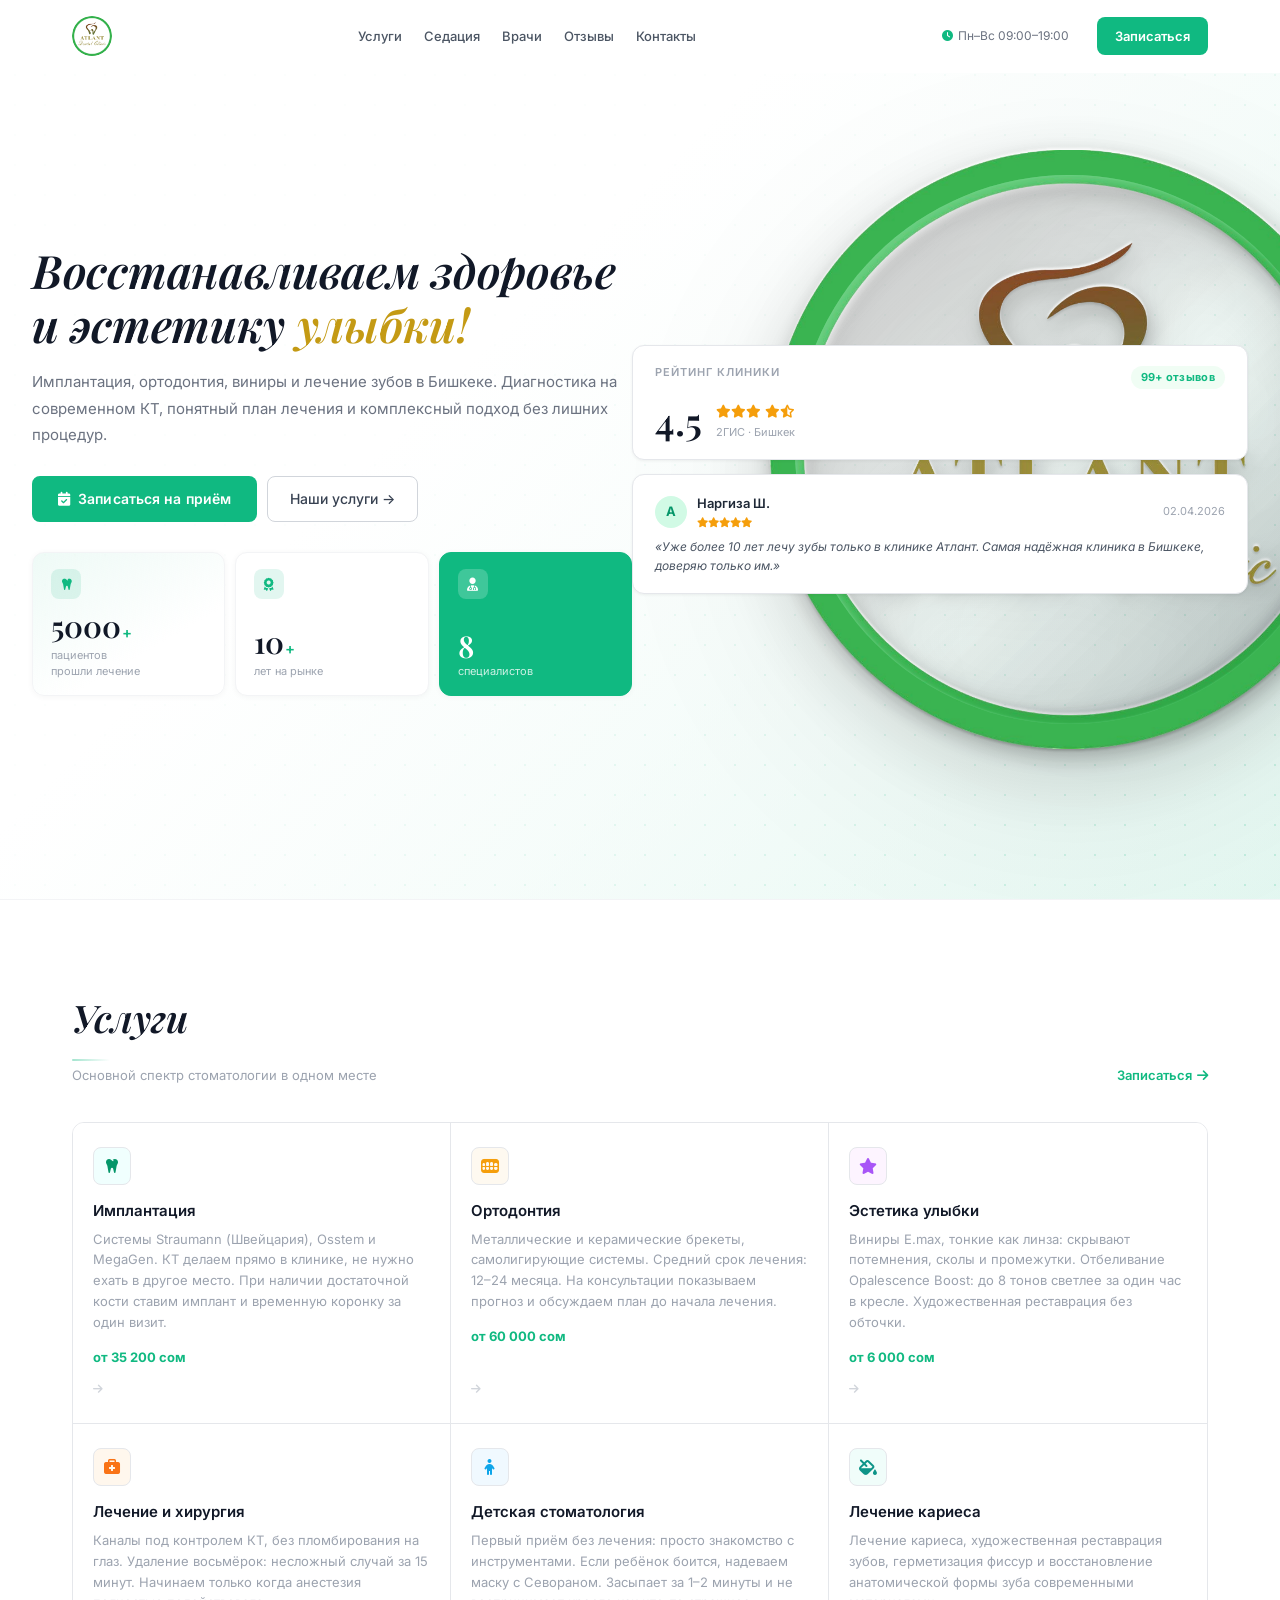
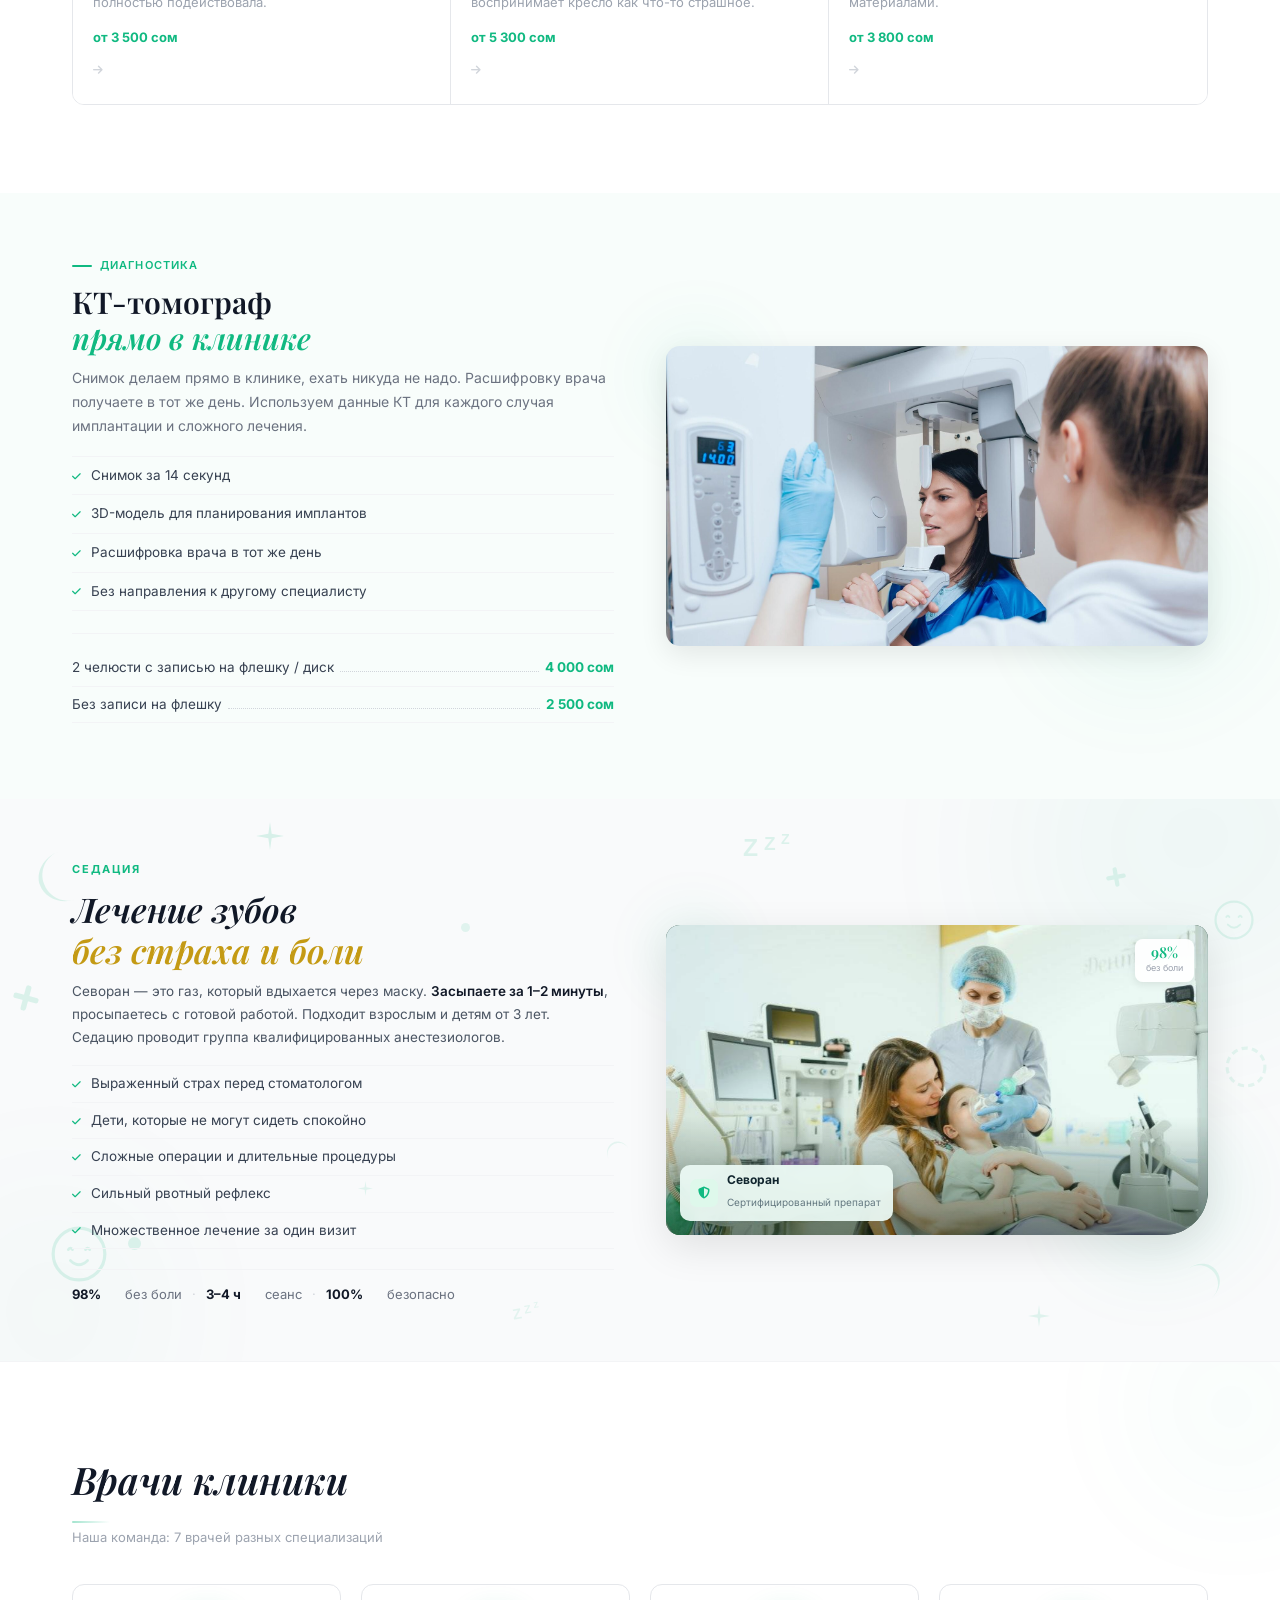
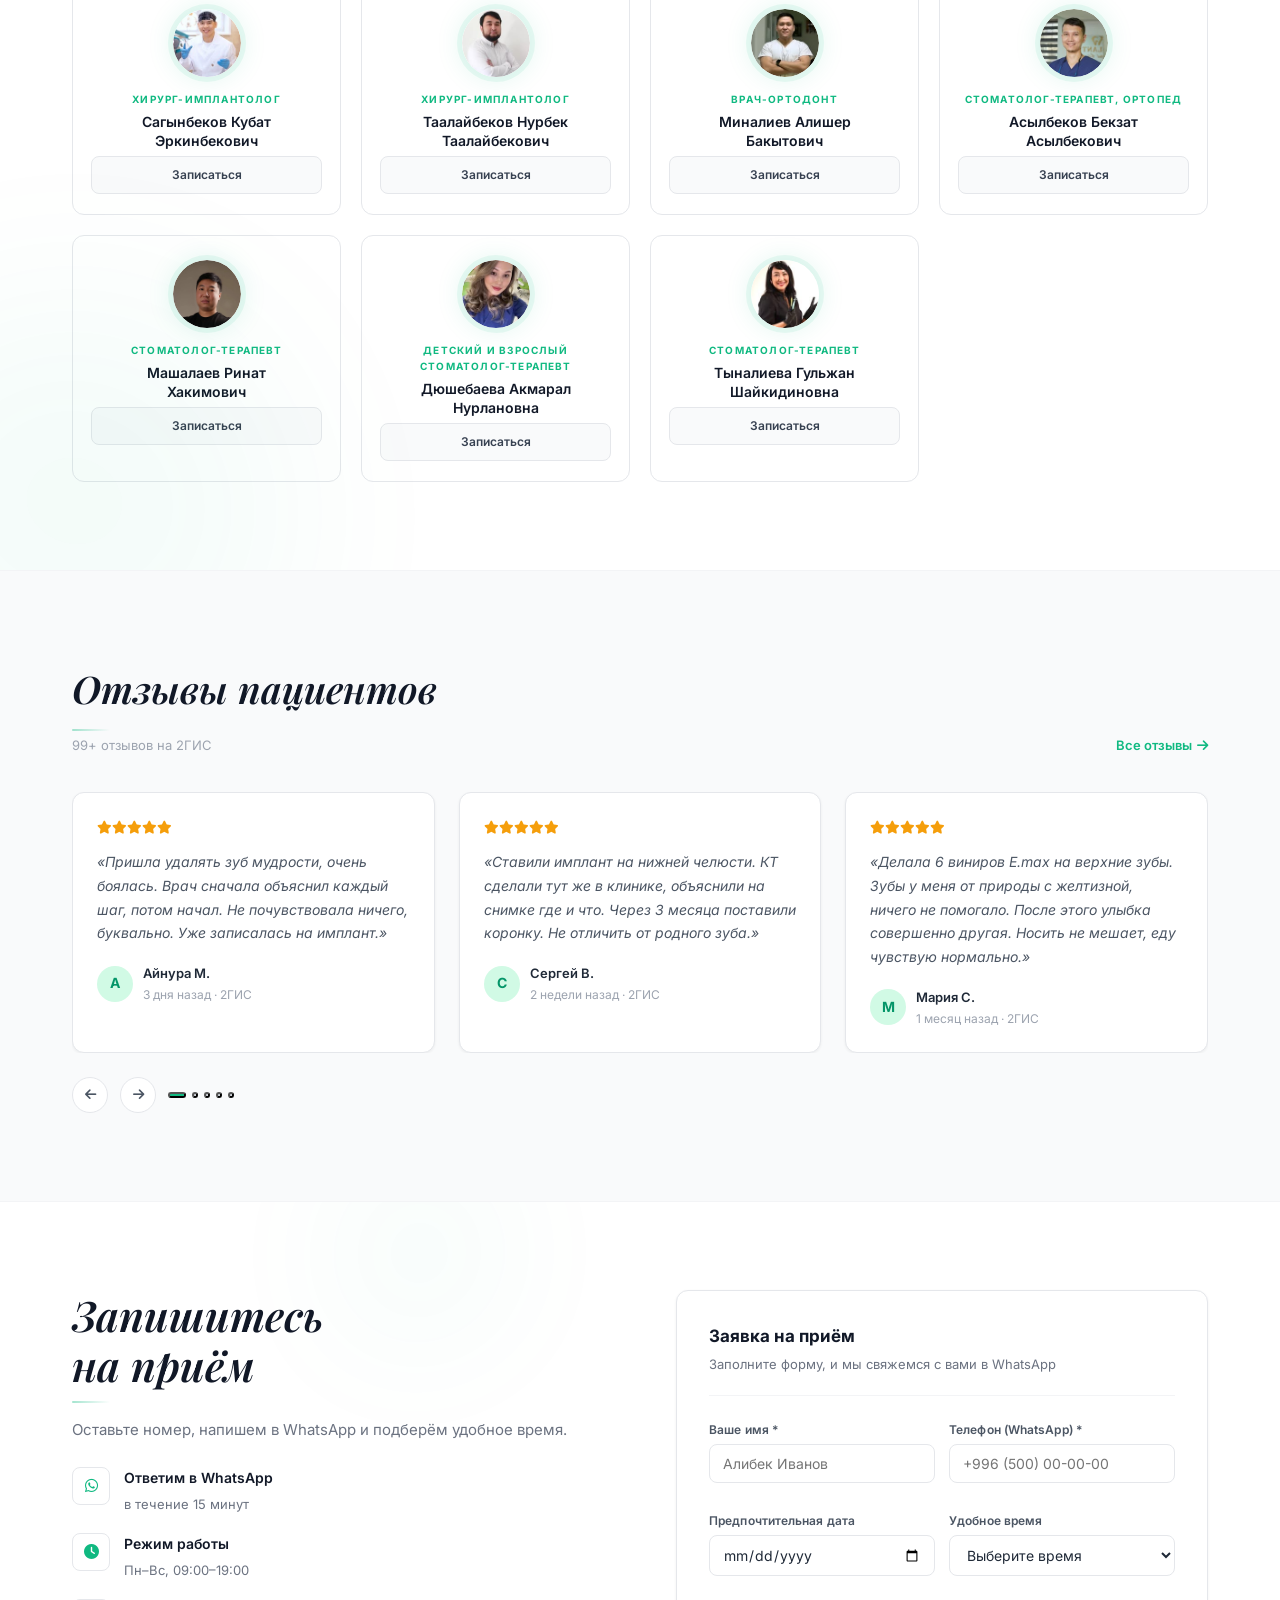
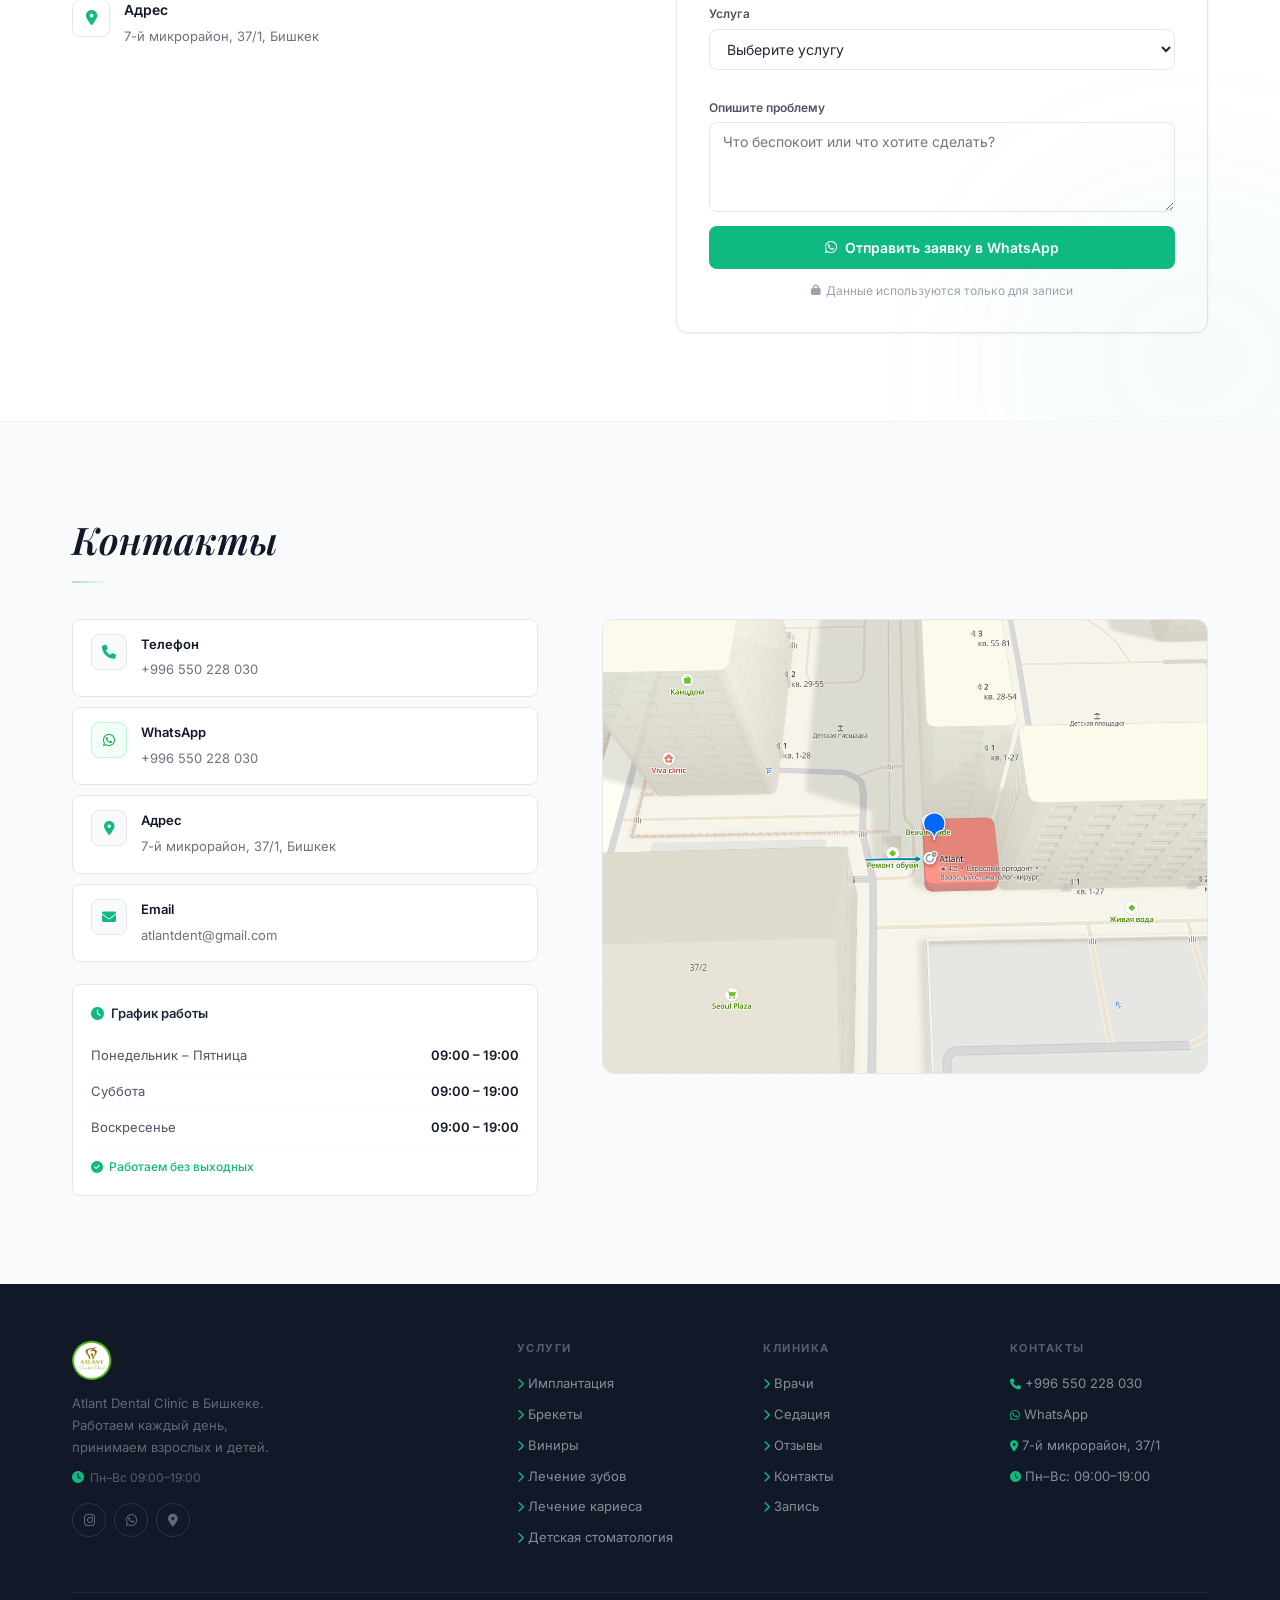
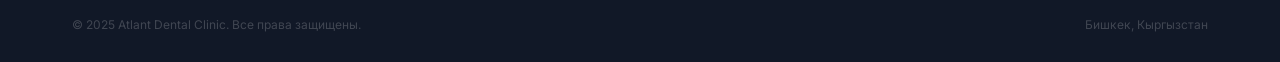
==== commit 79780c60: "Update index.html" ====
--- a/index.html
+++ b/index.html
@@ -13,7 +13,7 @@
 </head>
 <body>
 
-<nav id="navbar" class="logo-hidden">
+<nav id="navbar">
   <div class="nav-inner">
     <a href="#hero" class="logo">
       <img src="images/Truelogo.png" alt="Atlant Dental Clinic" class="logo-img"/>
@@ -57,10 +57,7 @@
   <div class="container">
     <div class="hero-inner">
       <div class="hero-left">
-        <h1 class="hero-title reveal delay-1">
-          <span class="hero-title-line">Восстанавливаем здоровье</span>
-          <span class="hero-title-line">и эстетику <em>улыбки!</em></span>
-        </h1>
+<h1 class="hero-title reveal delay-1">Восстанавливаем здоровье<br>и эстетику <em>улыбки!</em></h1>
         <p class="hero-desc reveal delay-2">Имплантация, ортодонтия, виниры и лечение зубов в Бишкеке. Диагностика на современном КТ, понятный план лечения и комплексный подход без лишних процедур.</p>
         <div class="hero-btns reveal delay-3">
           <a href="#appointment" class="btn-green"><i class="fas fa-calendar-check"></i> Записаться на приём</a>
@@ -91,7 +88,39 @@
         </div>
       </div>
 
-      <div class="hero-right"></div>
+      <div class="hero-right reveal delay-2">
+        <div class="hv-stack">
+          
+          <div class="hv-card hv-rating">
+            <div class="hv-rating-top">
+              <div class="hv-label">Рейтинг клиники</div>
+              <span class="hv-pill">99+ отзывов</span>
+            </div>
+            <div class="hv-rating-row">
+              <span class="hv-score">4.5</span>
+              <div>
+                <div class="hv-stars">
+                  <i class="fas fa-star"></i><i class="fas fa-star"></i><i class="fas fa-star"></i>
+                  <i class="fas fa-star"></i><i class="fas fa-star-half-alt"></i>
+                </div>
+                <div class="hv-city">2ГИС · Бишкек</div>
+              </div>
+            </div>
+          </div>
+          
+          <div class="hv-card hv-review">
+            <div class="hv-review-head">
+              <div class="hv-ava">А</div>
+              <div>
+                <div class="hv-reviewer">Наргиза Ш.</div>
+                <div class="hv-rev-stars"><i class="fas fa-star"></i><i class="fas fa-star"></i><i class="fas fa-star"></i><i class="fas fa-star"></i><i class="fas fa-star"></i></div>
+              </div>
+              <div class="hv-ago">02.04.2026</div>
+            </div>
+            <p class="hv-review-text">«Уже более 10 лет лечу зубы только в клинике Атлант. Самая надёжная клиника в Бишкеке, доверяю только им.»</p>
+          </div>
+        </div>
+      </div>
     </div>
   </div>
 </section>
@@ -131,7 +160,7 @@
         <div class="svc2-body">
           <div class="svc2-name">Эстетика улыбки</div>
           <div class="svc2-desc">Виниры E.max, тонкие как линза: скрывают потемнения, сколы и промежутки. Отбеливание Opalescence Boost: до 8 тонов светлее за один час в кресле. Художественная реставрация без обточки.</div>
-          <div class="svc2-price">от 8 800 сом</div>
+          <div class="svc2-price">от 6 000 сом</div>
         </div>
         <div class="svc2-arrow"><i class="fas fa-arrow-right"></i></div>
       </a>
@@ -149,7 +178,7 @@
         <div class="svc2-body">
           <div class="svc2-name">Детская стоматология</div>
           <div class="svc2-desc">Первый приём без лечения: просто знакомство с инструментами. Если ребёнок боится, надеваем маску с Севораном. Засыпает за 1–2 минуты и не воспринимает кресло как что-то страшное.</div>
-          <div class="svc2-price">от 4 300 сом</div>
+          <div class="svc2-price">от 5 300 сом</div>
         </div>
         <div class="svc2-arrow"><i class="fas fa-arrow-right"></i></div>
       </a>
@@ -274,7 +303,7 @@
     <div class="sed-popup-wrap reveal">
       <div class="sed-left">
         <div class="section-label">Седация</div>
-        <h2 class="sed-question">Боитесь <em>стоматологов?</em></h2>
+        <h2 class="sed-question">Лечение зубов<br><em>без страха и боли</em></h2>
         <p class="sed-subtitle">Севоран — это газ, который вдыхается через маску. <strong>Засыпаете за 1–2 минуты</strong>, просыпаетесь с готовой работой. Подходит взрослым и детям от 3 лет. Седацию проводит группа квалифицированных анестезиологов.</p>
         <ul class="sed-for-list">
           <li><i class="fas fa-check"></i> Выраженный страх перед стоматологом</li>
@@ -284,6 +313,13 @@
           <li><i class="fas fa-check"></i> Множественное лечение за один визит</li>
         </ul>
 
+        <div class="sed-left-stats">
+          <span class="sed-ls"><span class="sed-ls-num">98%</span>&nbsp;<span class="sed-ls-lbl">без боли</span></span>
+          <span class="sed-ls-div">·</span>
+          <span class="sed-ls"><span class="sed-ls-num">3–4 ч</span>&nbsp;<span class="sed-ls-lbl">сеанс</span></span>
+          <span class="sed-ls-div">·</span>
+          <span class="sed-ls"><span class="sed-ls-num">100%</span>&nbsp;<span class="sed-ls-lbl">безопасно</span></span>
+        </div>
       </div>
       <div class="sed-photo-wrap reveal reveal-delay-1" id="sedPopup">
         <div class="sed-deco-blob sed-deco-1"></div>
@@ -298,6 +334,10 @@
               <strong>Севоран</strong>
               <span>Сертифицированный препарат</span>
             </div>
+          </div>
+          <div class="sed-chip sed-chip-tr">
+            <span class="sed-chip-num">98%</span>
+            <span class="sed-chip-lbl">без боли</span>
           </div>
         </div>
       </div>
@@ -505,11 +545,11 @@
         <div class="contact-cards reveal delay-1">
           <a href="tel:+996550228030" class="contact-card">
             <div class="contact-card-icon"><i class="fas fa-phone"></i></div>
-            <div><strong>Телефон</strong><span>0 (550) 22-80-30</span></div>
+            <div><strong>Телефон</strong><span>+996 550 228 030</span></div>
           </a>
           <a href="https://wa.me/996550228030" target="_blank" class="contact-card">
             <div class="contact-card-icon wa"><i class="fab fa-whatsapp"></i></div>
-            <div><strong>WhatsApp</strong><span>0 (550) 22-80-30</span></div>
+            <div><strong>WhatsApp</strong><span>+996 550 228 030</span></div>
           </a>
           <div class="contact-card">
             <div class="contact-card-icon"><i class="fas fa-map-marker-alt"></i></div>
@@ -517,7 +557,7 @@
           </div>
           <a href="mailto:atlant.kg@mail.ru" class="contact-card">
             <div class="contact-card-icon"><i class="fas fa-envelope"></i></div>
-            <div><strong>Email</strong><span>atlant.kg@mail.ru</span></div>
+            <div><strong>Email</strong><span>atlantdent@gmail.com</span></div>
           </a>
         </div>
         <div class="hours-card reveal delay-2">
@@ -577,7 +617,7 @@
       <div class="footer-col">
         <div class="footer-col-title">Контакты</div>
         <ul class="footer-links">
-          <li><a href="tel:+996550228030"><i class="fas fa-phone"></i> 0 (550) 22-80-30</a></li>
+          <li><a href="tel:+996550228030"><i class="fas fa-phone"></i> +996 550 228 030</a></li>
           <li><a href="https://wa.me/996550228030" target="_blank"><i class="fab fa-whatsapp"></i> WhatsApp</a></li>
           <li><a href="https://2gis.kg/bishkek/firm/70000001019327883" target="_blank"><i class="fas fa-map-marker-alt"></i> 7-й микрорайон, 37/1</a></li>
           <li><a href="#"><i class="fas fa-clock"></i> Пн–Вс: 09:00–19:00</a></li>
@@ -593,6 +633,7 @@
 
 <script>
   const navbar = document.getElementById('navbar');
+  window.addEventListener('scroll', () => navbar.classList.toggle('scrolled', window.scrollY > 60));
   const burger = document.getElementById('burger');
   const mobileMenu = document.getElementById('mobileMenu');
   function closeMobile() { burger.classList.remove('active'); mobileMenu.classList.remove('active'); document.body.classList.remove('no-scroll'); }
@@ -600,18 +641,14 @@
   burger.addEventListener('click', () => { burger.classList.toggle('active'); mobileMenu.classList.toggle('active'); document.body.classList.toggle('no-scroll'); });
   document.querySelectorAll('.mob-link').forEach(l => l.addEventListener('click', closeMobile));
 
-  // Keep the logo and appointment button hidden until the hero is left behind
+  // Hide logo + btn when hero is visible
   const heroEl = document.getElementById('hero');
-  const updateNavbar = () => {
-    navbar.classList.toggle('scrolled', window.scrollY > 60);
-    if (heroEl) {
-      const heroBottom = heroEl.getBoundingClientRect().bottom;
-      navbar.classList.toggle('logo-hidden', heroBottom > navbar.offsetHeight);
-    }
-  };
-  updateNavbar();
-  window.addEventListener('scroll', updateNavbar, { passive: true });
-  window.addEventListener('resize', updateNavbar);
+  if (heroEl) {
+    const heroObs = new IntersectionObserver(entries => {
+      navbar.classList.toggle('logo-hidden', entries[0].isIntersecting);
+    }, { threshold: 0.1 });
+    heroObs.observe(heroEl);
+  }
 
   const revealObs = new IntersectionObserver(entries => entries.forEach(e => {
     if (e.isIntersecting) { e.target.classList.add('visible'); revealObs.unobserve(e.target); }
--- a/style.css
+++ b/style.css
@@ -175,7 +175,7 @@
   transform: scale(1);
   transition: opacity 0.35s ease, transform 0.35s ease;
 }
-/* Hide logo + btn-nav while hero is in view (index.html only) */
+
 #navbar.logo-hidden .logo-img {
   opacity: 0;
   transform: scale(0.8);
@@ -269,21 +269,22 @@
   z-index: 0;
 }
 
-/* ── DECORATIVE LOGO WATERMARK ── */
+/* ── LOGO WATERMARK ── */
 .hero-deco-logo-wrap {
   position: absolute;
   inset: 0;
   pointer-events: none;
-  overflow: hidden; /* hard clip — logo never exits hero */
+  overflow: hidden; 
   z-index: 1;
 }
 .hero-deco-logo {
   position: absolute;
-  right: 3%;
-  top: 54%;
+  right: 5%;
+  margin-left: 320px;
+  top: 50%;        
   transform: translateY(-50%);
-  width: 700px;
-  height: 700px;
+  width: 500px;
+  height: 500px;
   pointer-events: none;
   animation: heroDrift 9s ease-in-out infinite;
   filter:
@@ -1980,4 +1981,4 @@
         padding:20px;
     }
 
-}+}
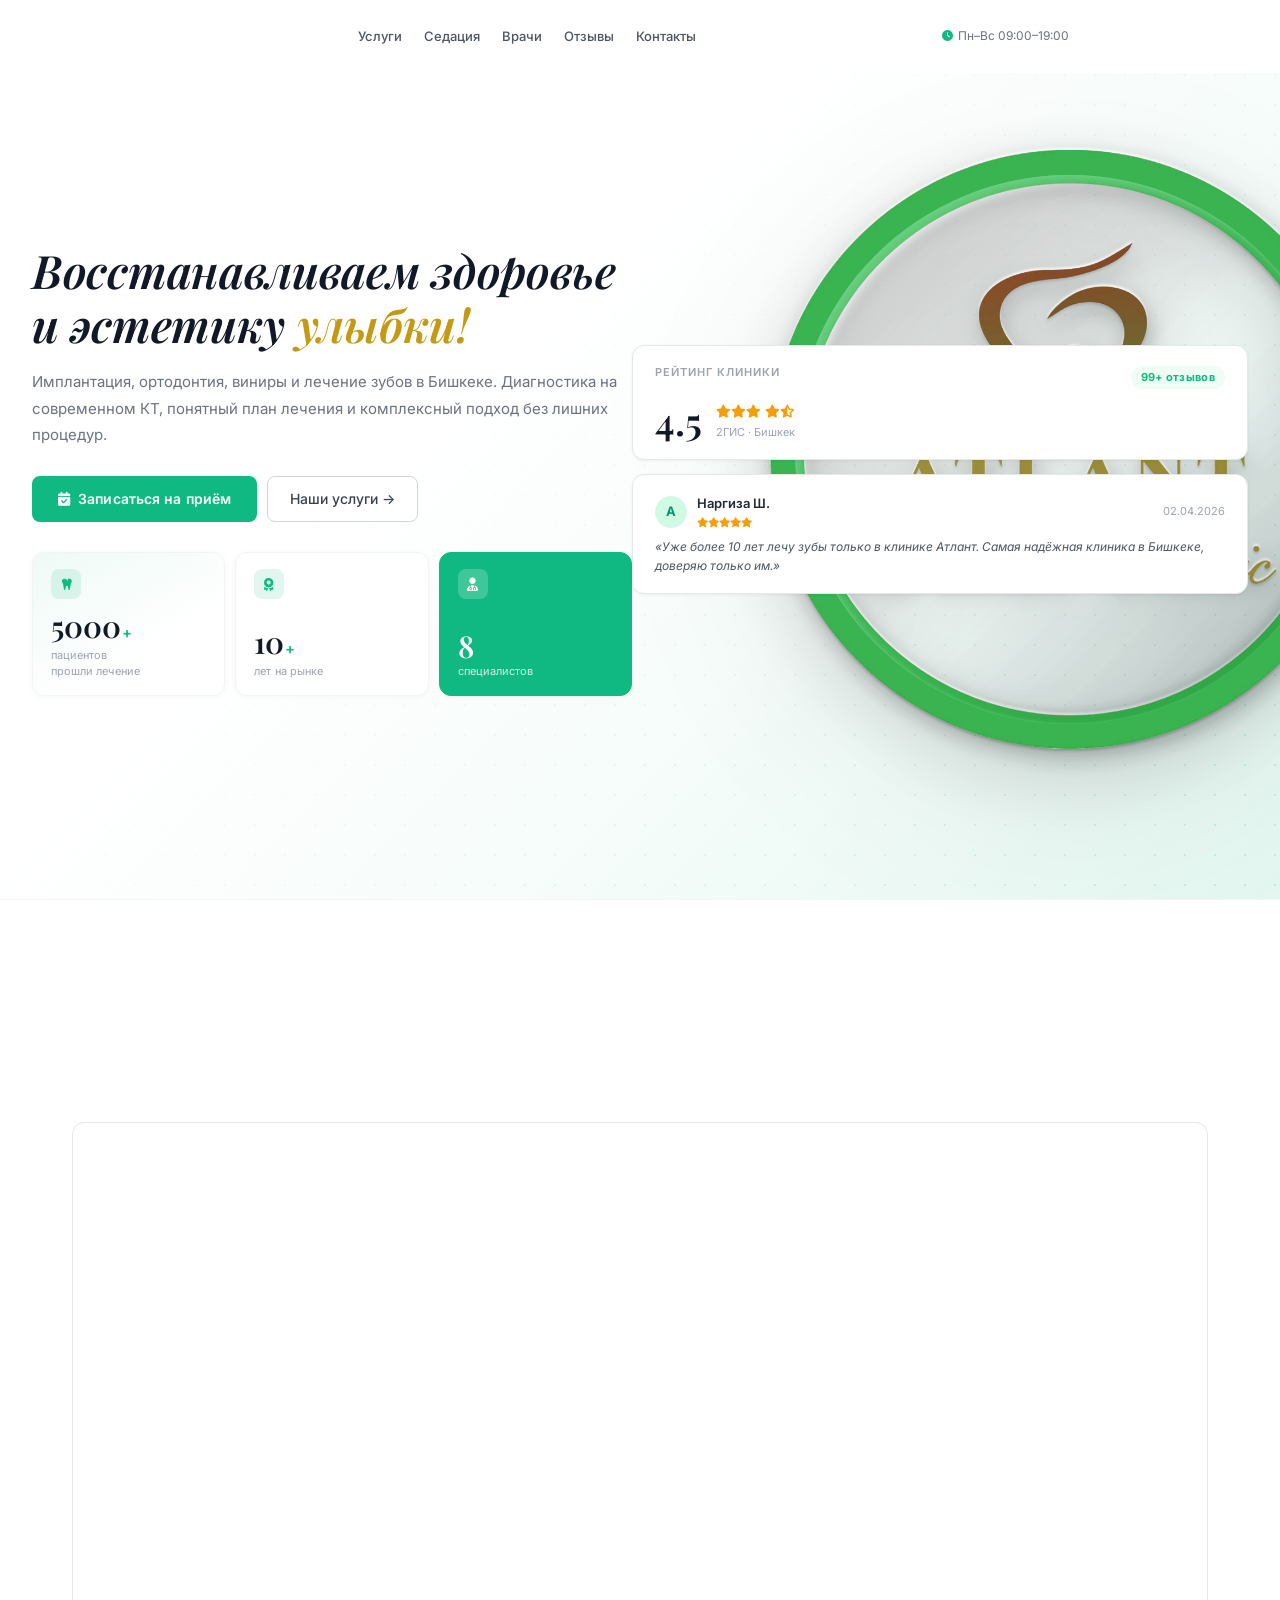
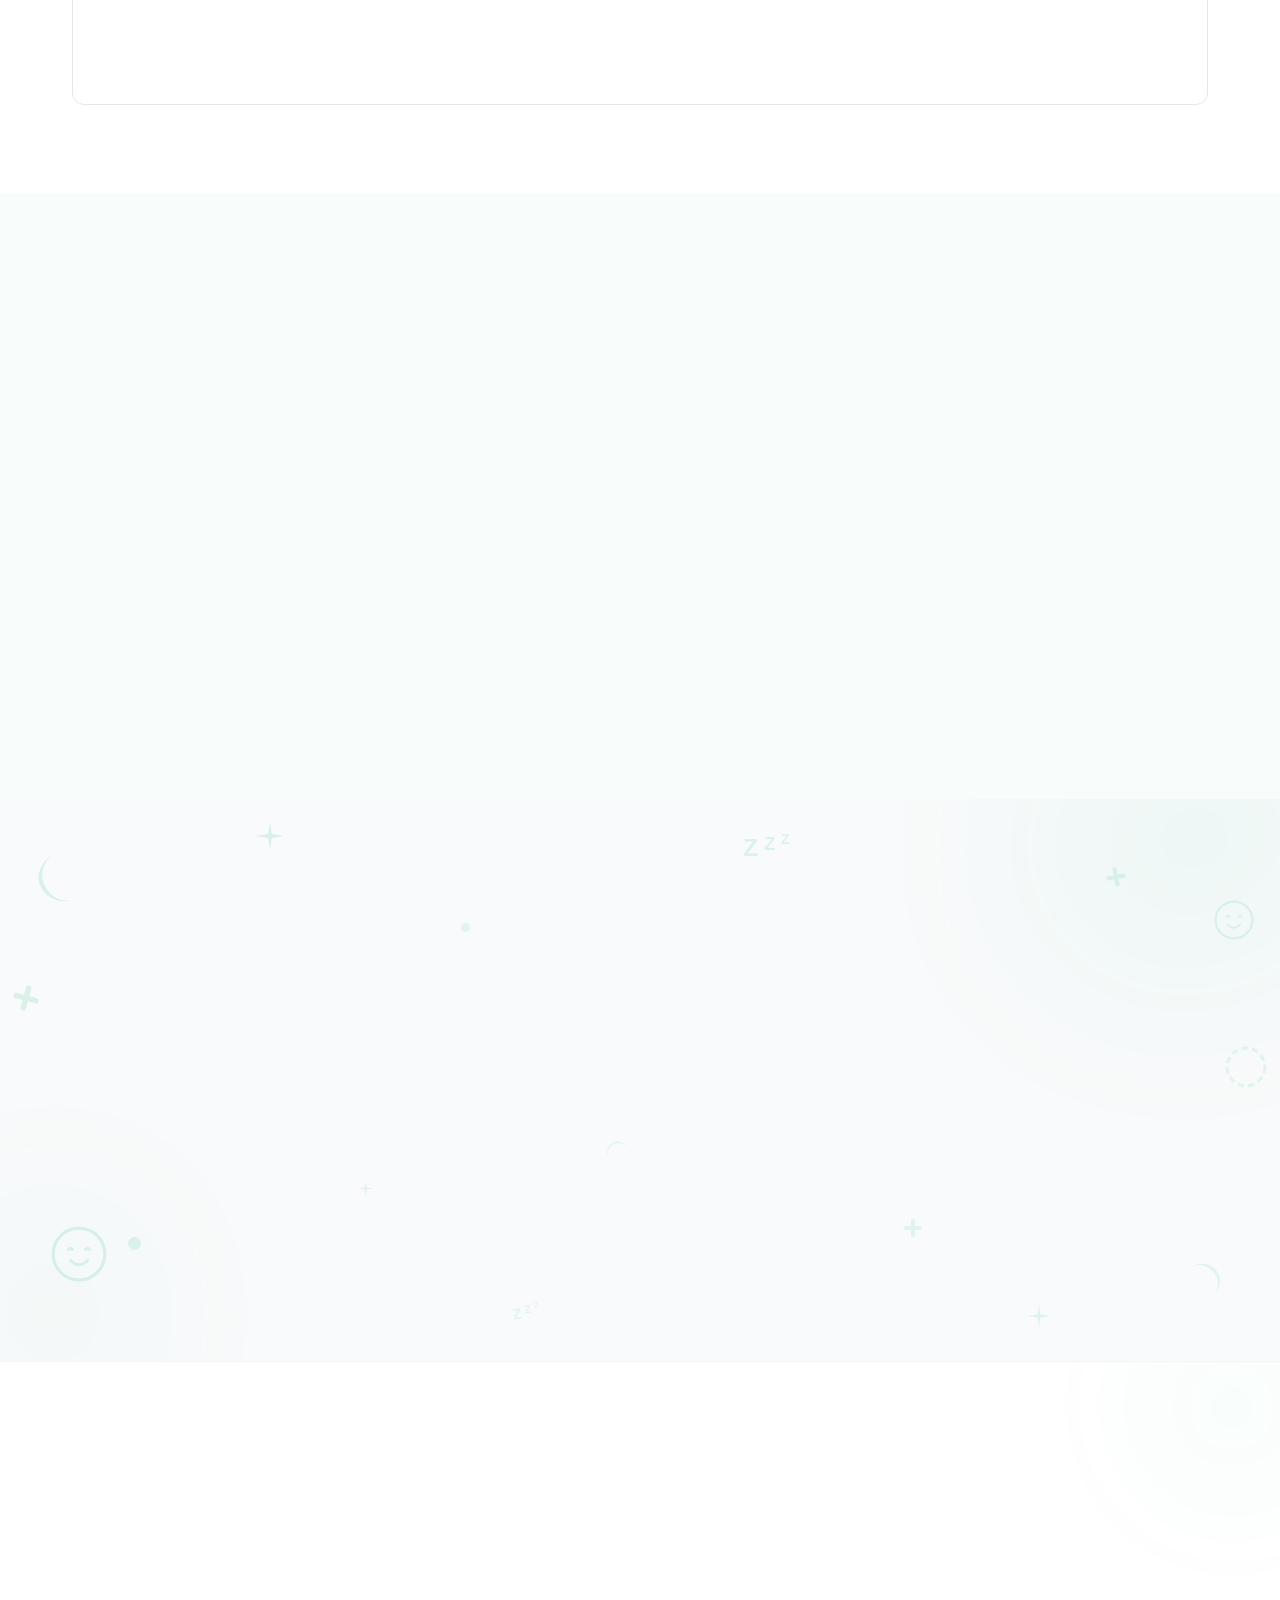
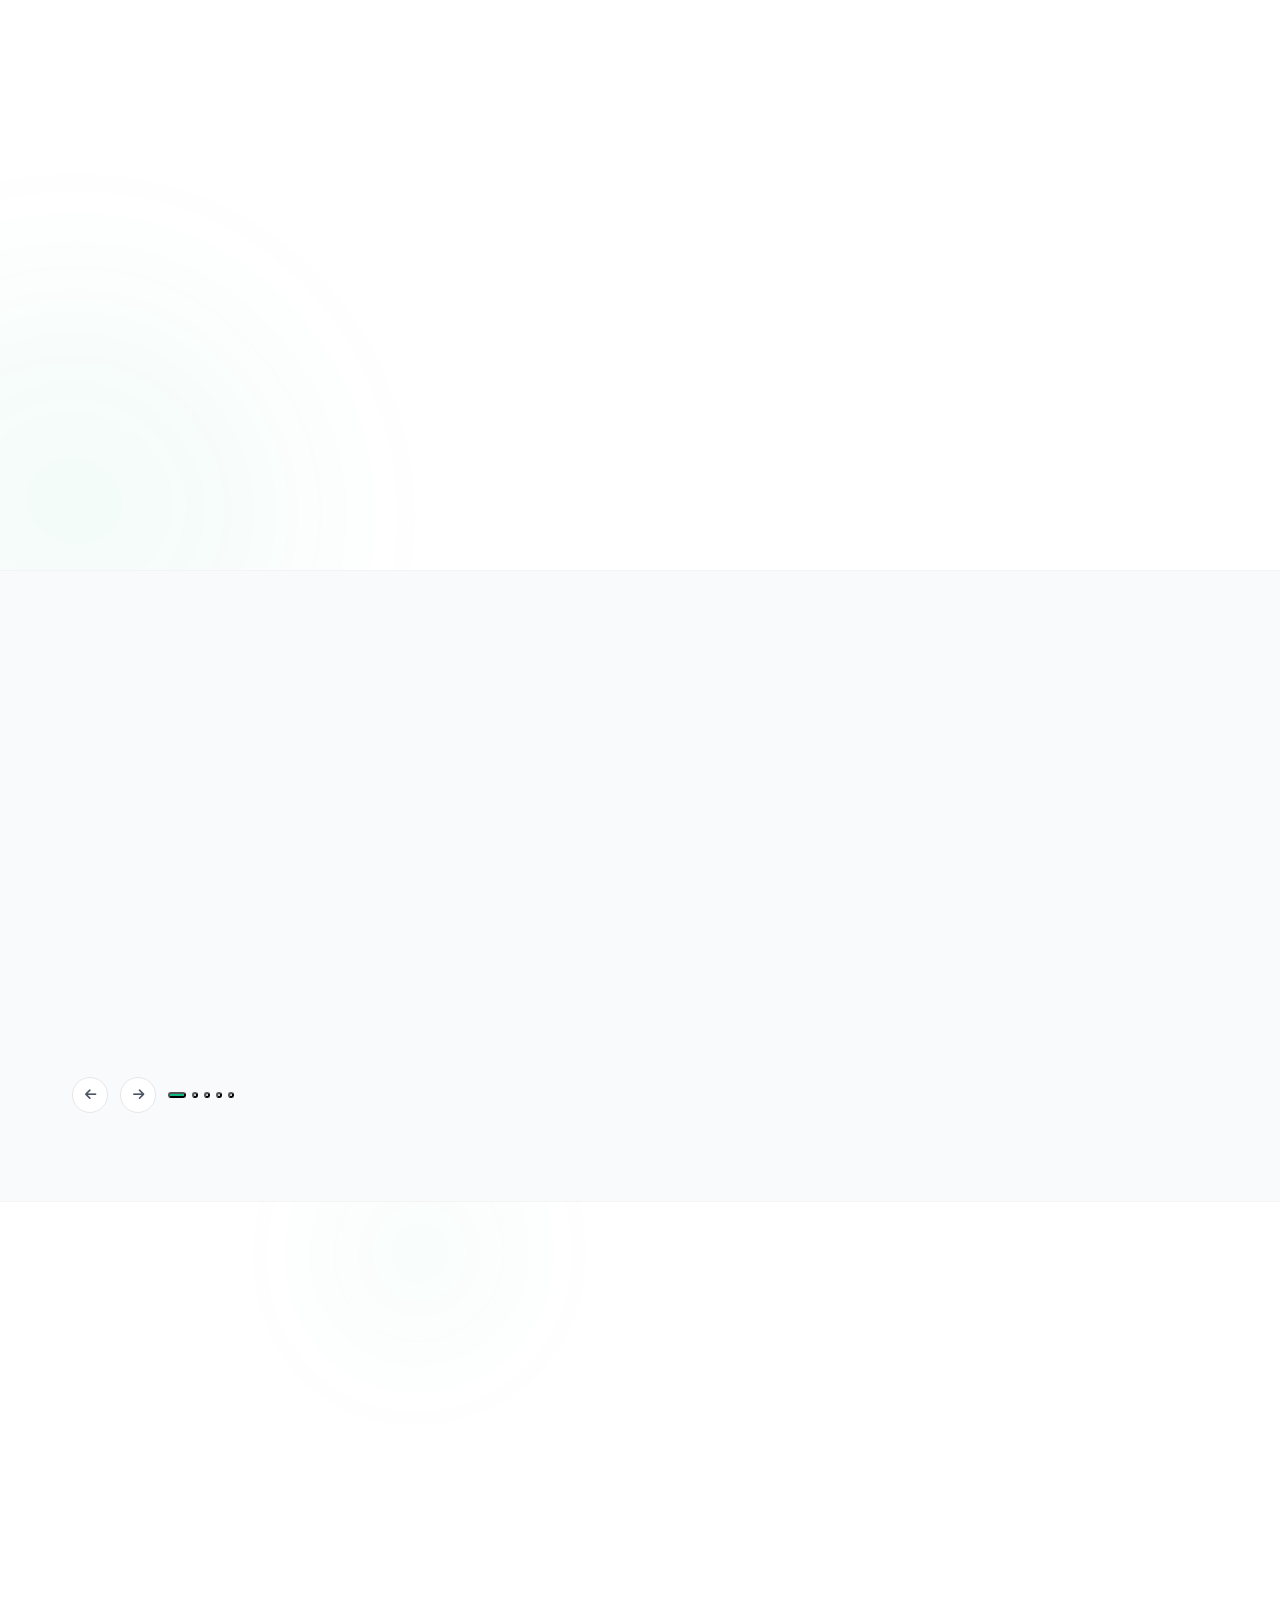
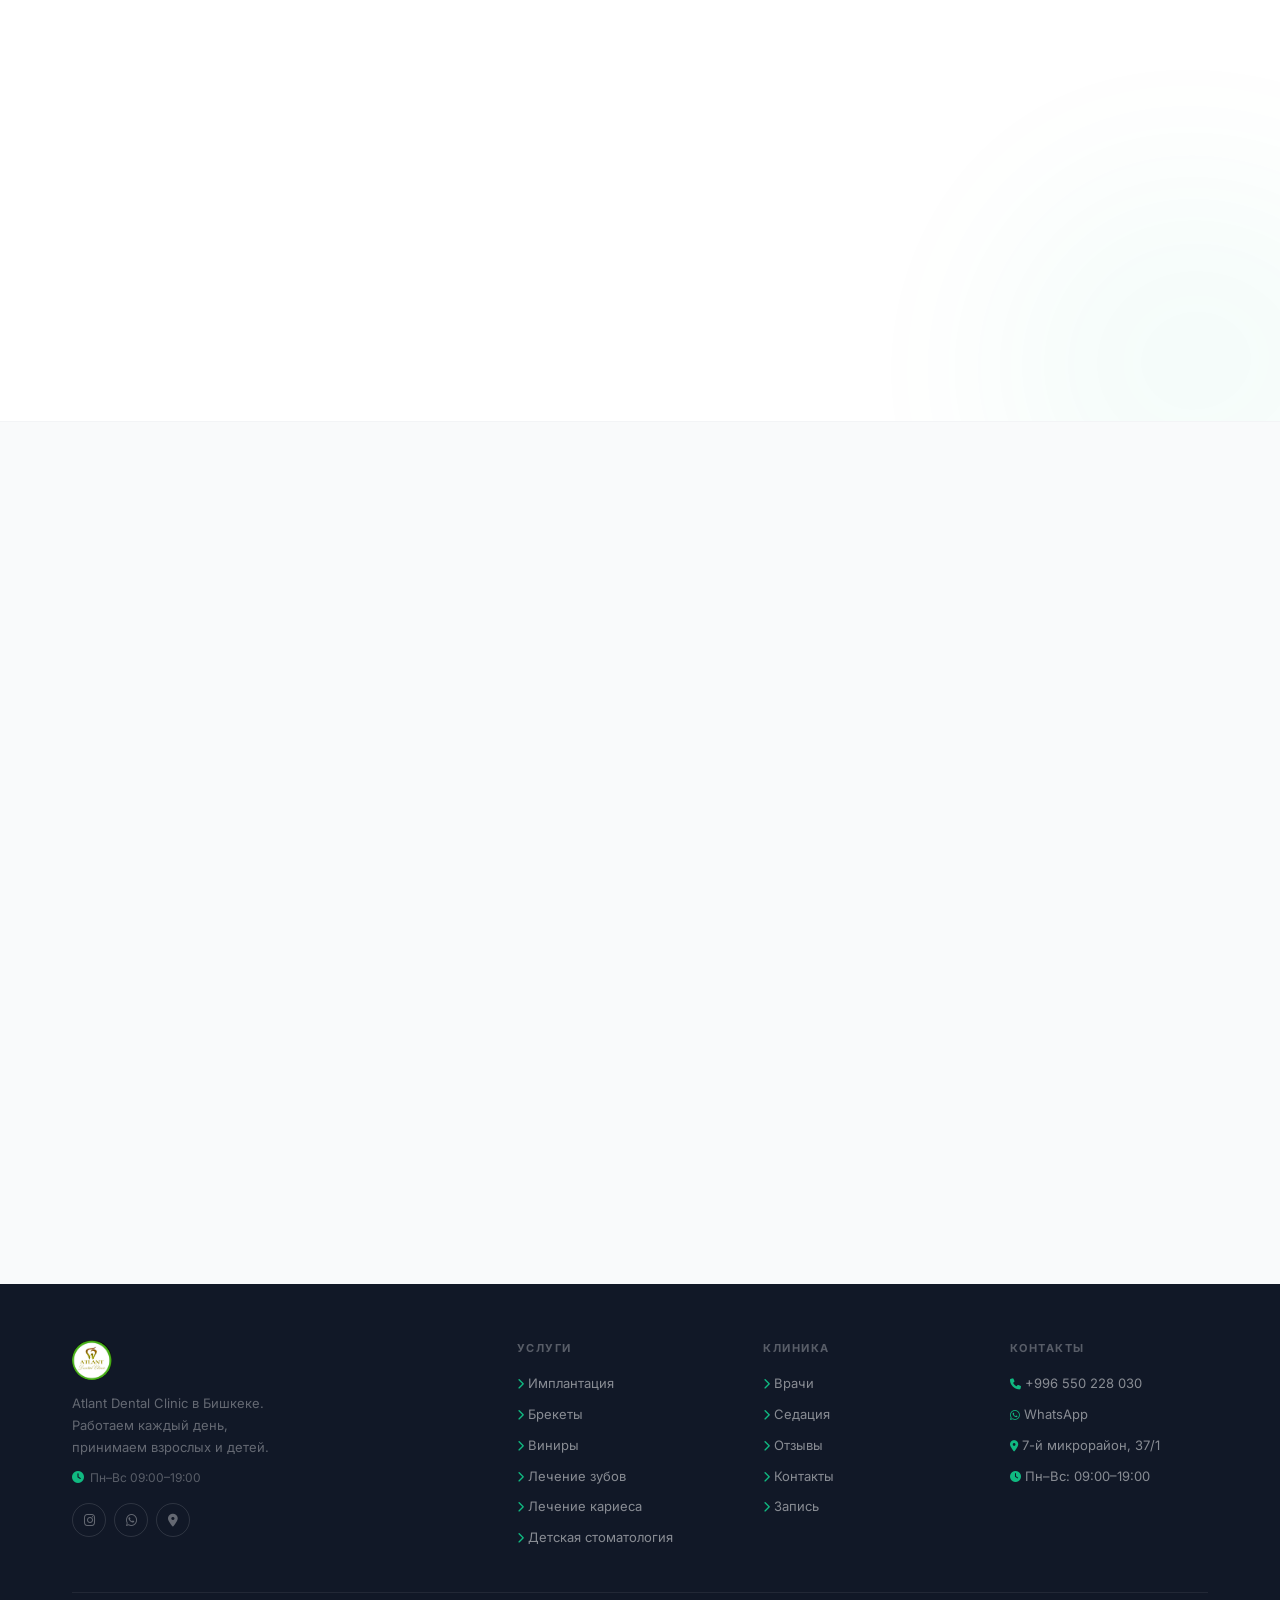
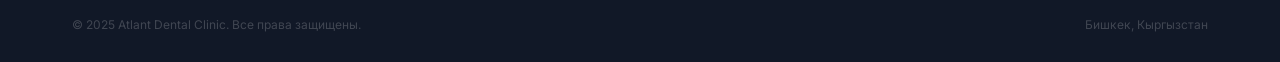
==== commit f0585f98: "Update index.html" ====
--- a/index.html
+++ b/index.html
@@ -167,9 +167,9 @@
       <a href="dentheal.html" class="svc2-card reveal delay-2" style="--card-img:url('images/Surgeon.jpg')">
         <div class="svc2-icon" style="background:#fff7ed;color:#f97316"><i class="fas fa-briefcase-medical"></i></div>
         <div class="svc2-body">
-          <div class="svc2-name">Лечение и хирургия</div>
+          <div class="svc2-name">Лечение каналов</div>
           <div class="svc2-desc">Каналы под контролем КТ, без пломбирования на глаз. Удаление восьмёрок: несложный случай за 15 минут. Начинаем только когда анестезия полностью подействовала.</div>
-          <div class="svc2-price">от 3 500 сом</div>
+          <div class="svc2-price">от 5 500 сом</div>
         </div>
         <div class="svc2-arrow"><i class="fas fa-arrow-right"></i></div>
       </a>
@@ -188,7 +188,7 @@
         <div class="svc2-body">
           <div class="svc2-name">Лечение кариеса</div>
           <div class="svc2-desc">Лечение кариеса, художественная реставрация зубов, герметизация фиссур и восстановление анатомической формы зуба современными материалами.</div>
-          <div class="svc2-price">от 3 800 сом</div>
+          <div class="svc2-price">от 6 000 сом</div>
         </div>
         <div class="svc2-arrow"><i class="fas fa-arrow-right"></i></div>
       </a>
